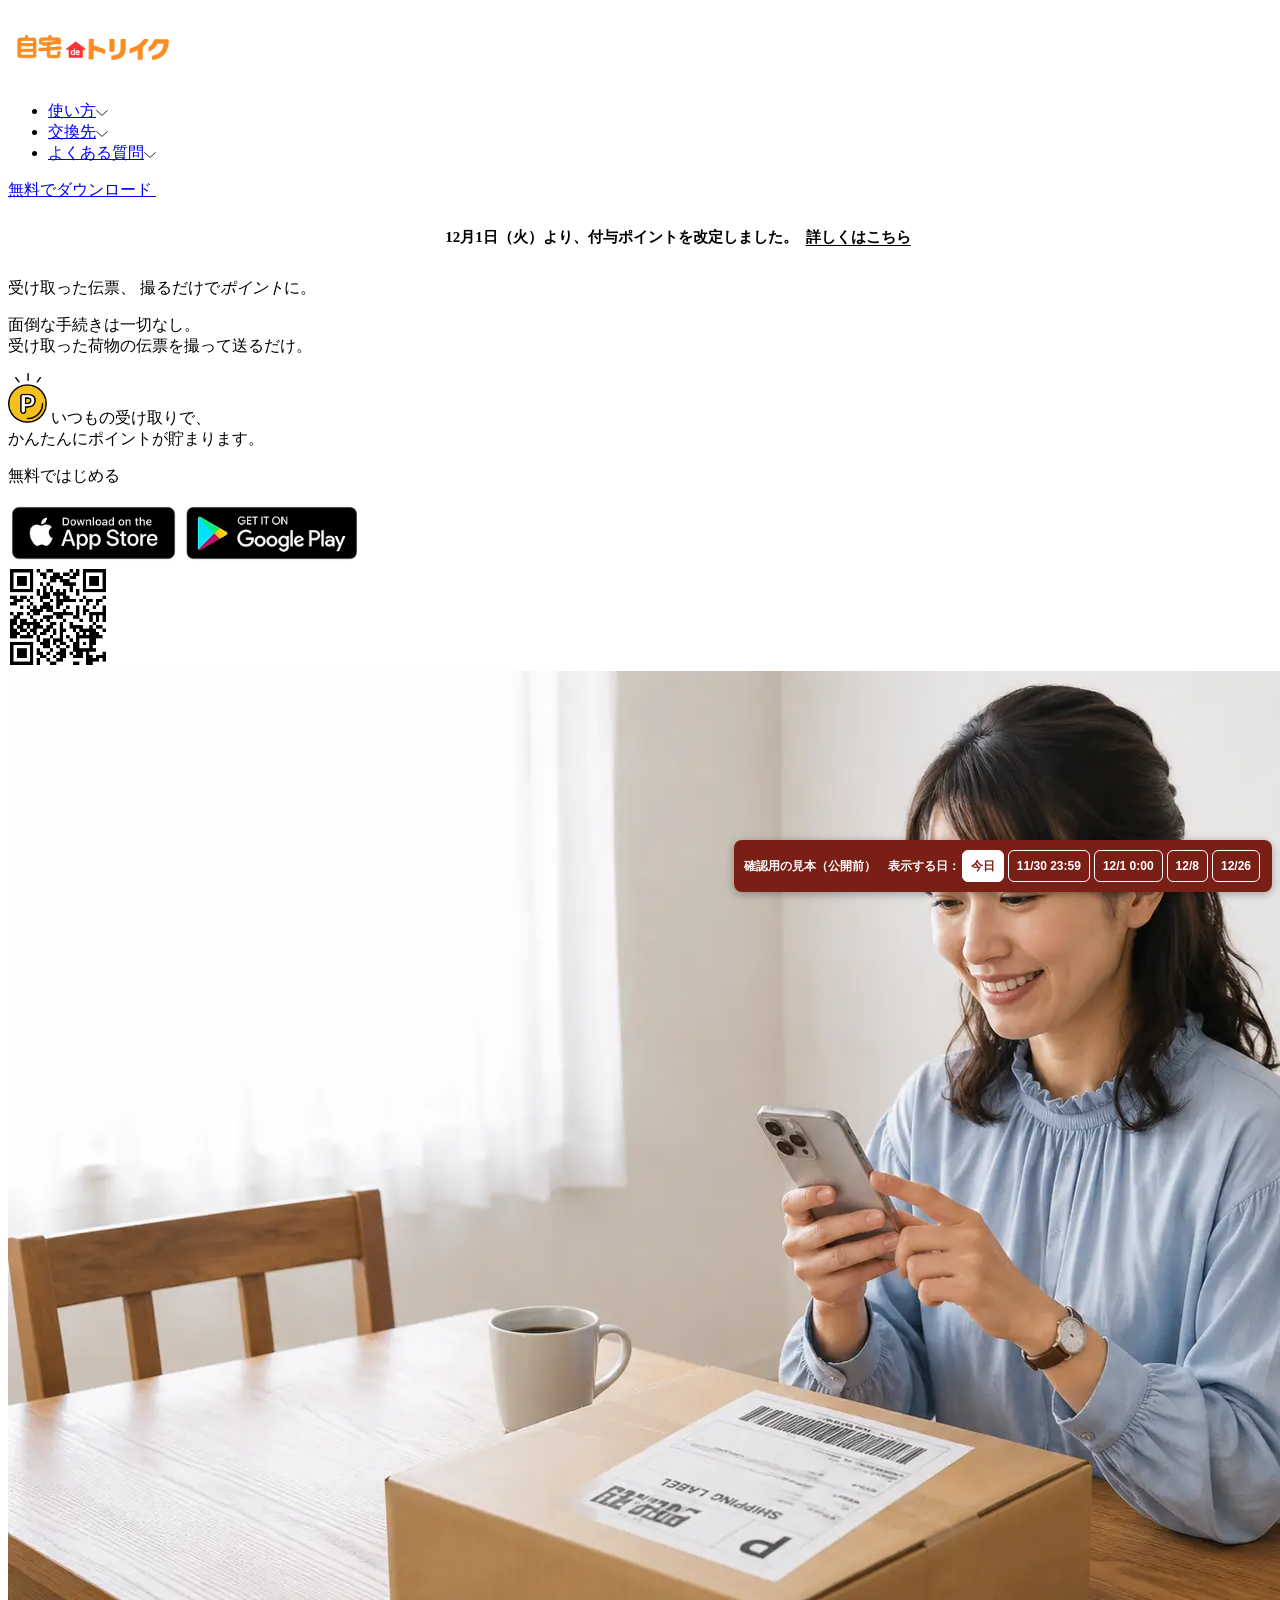
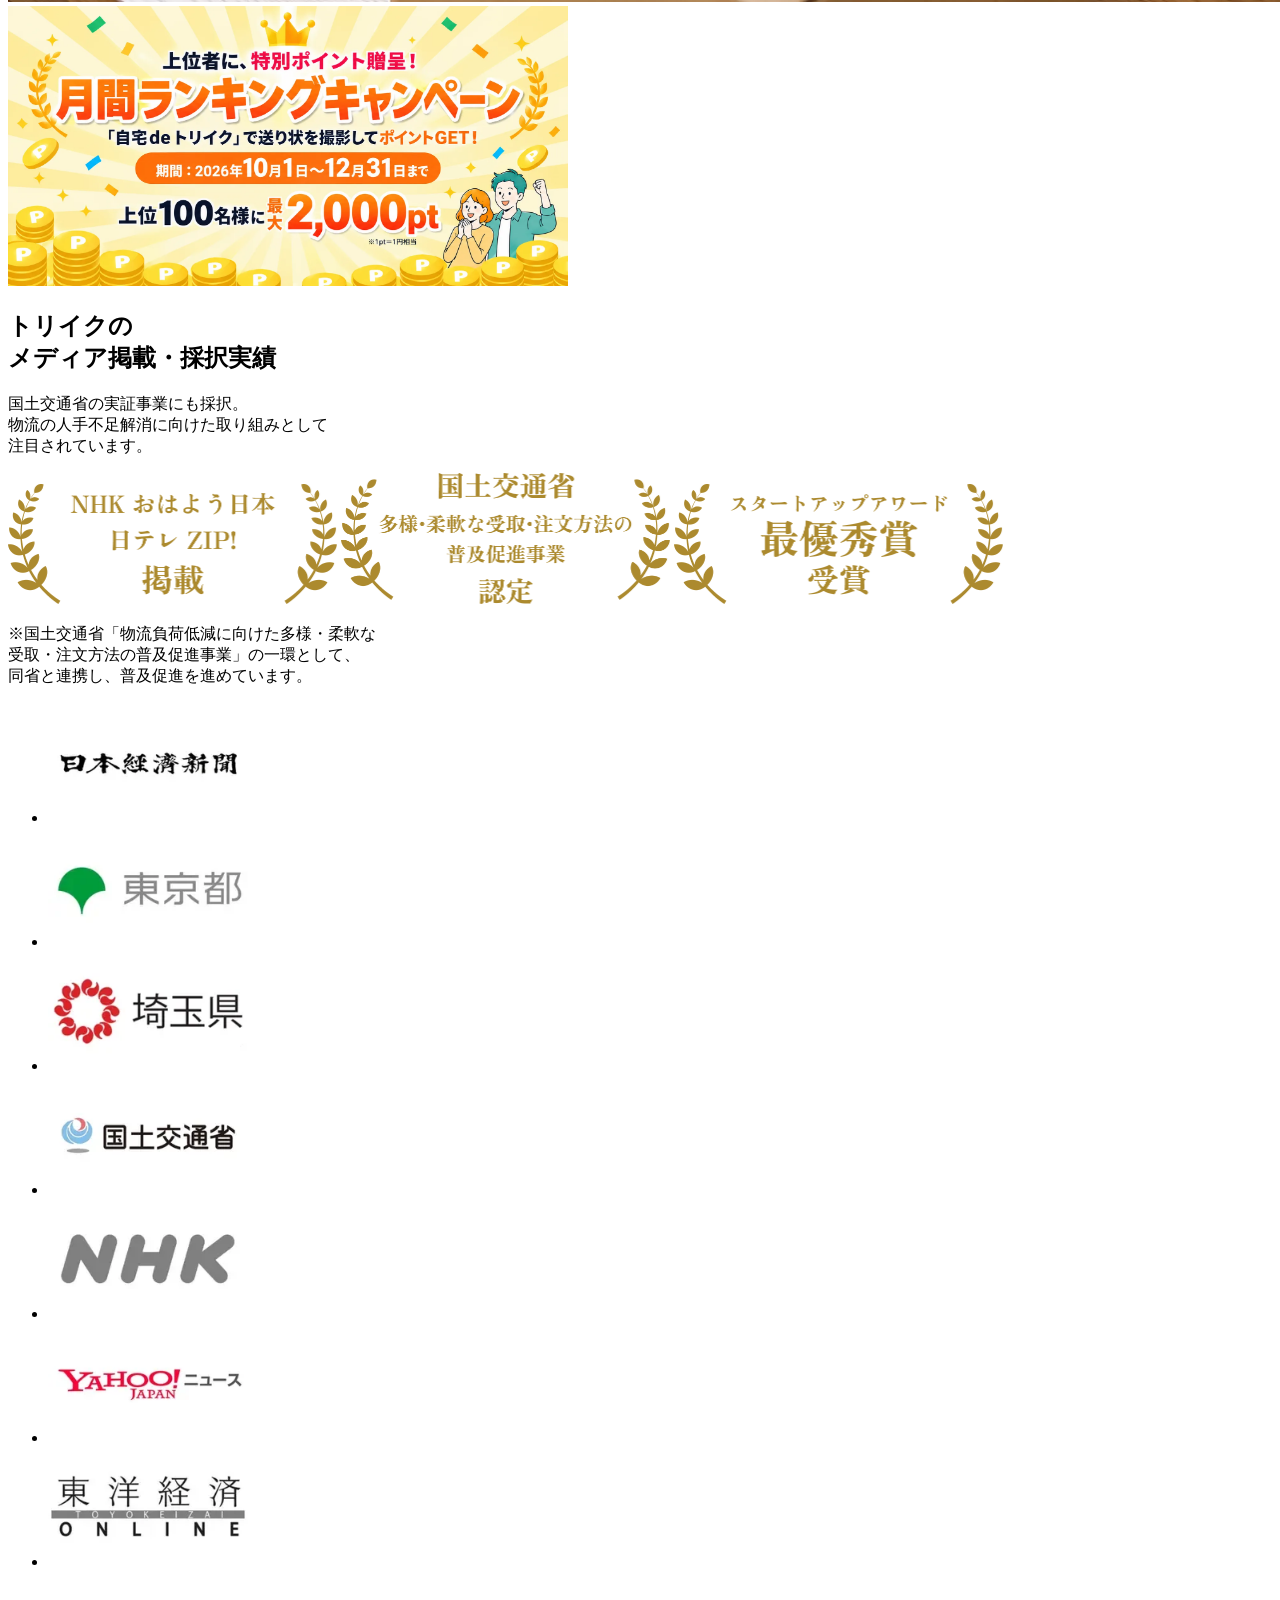
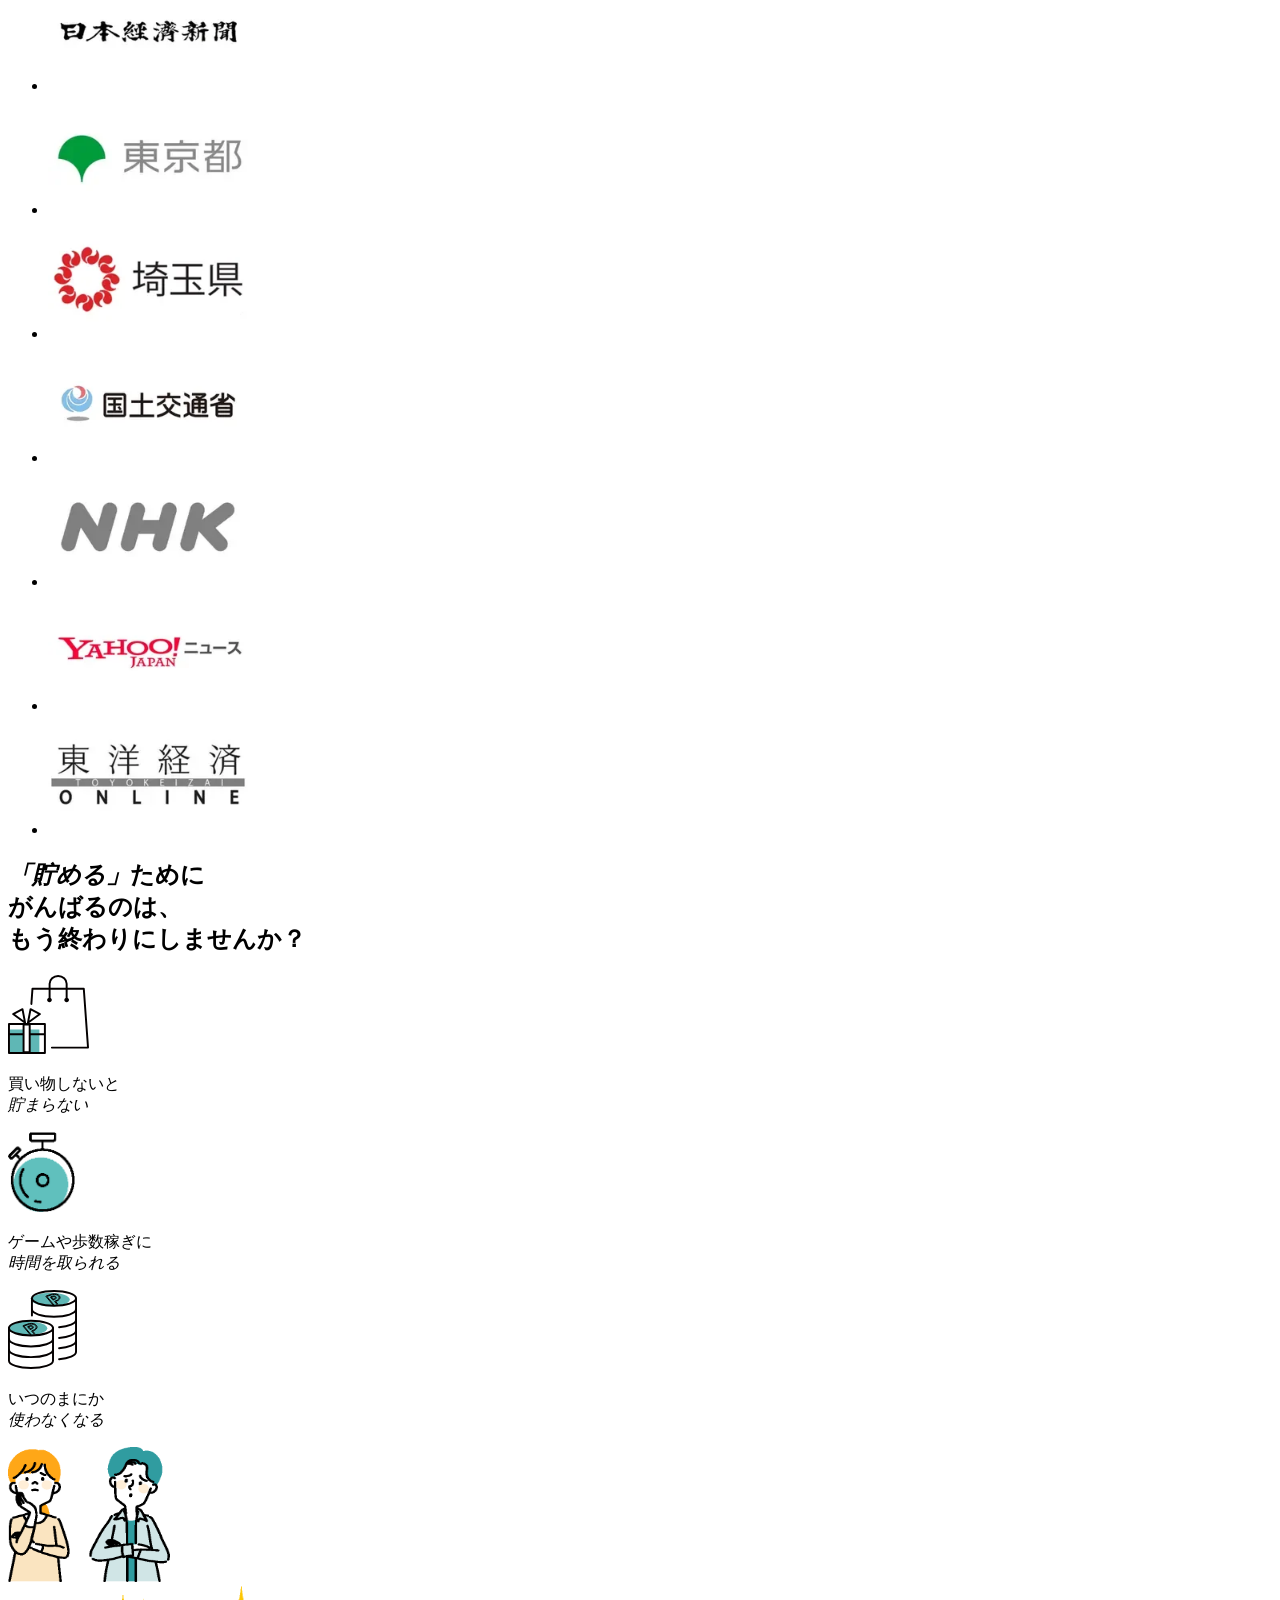
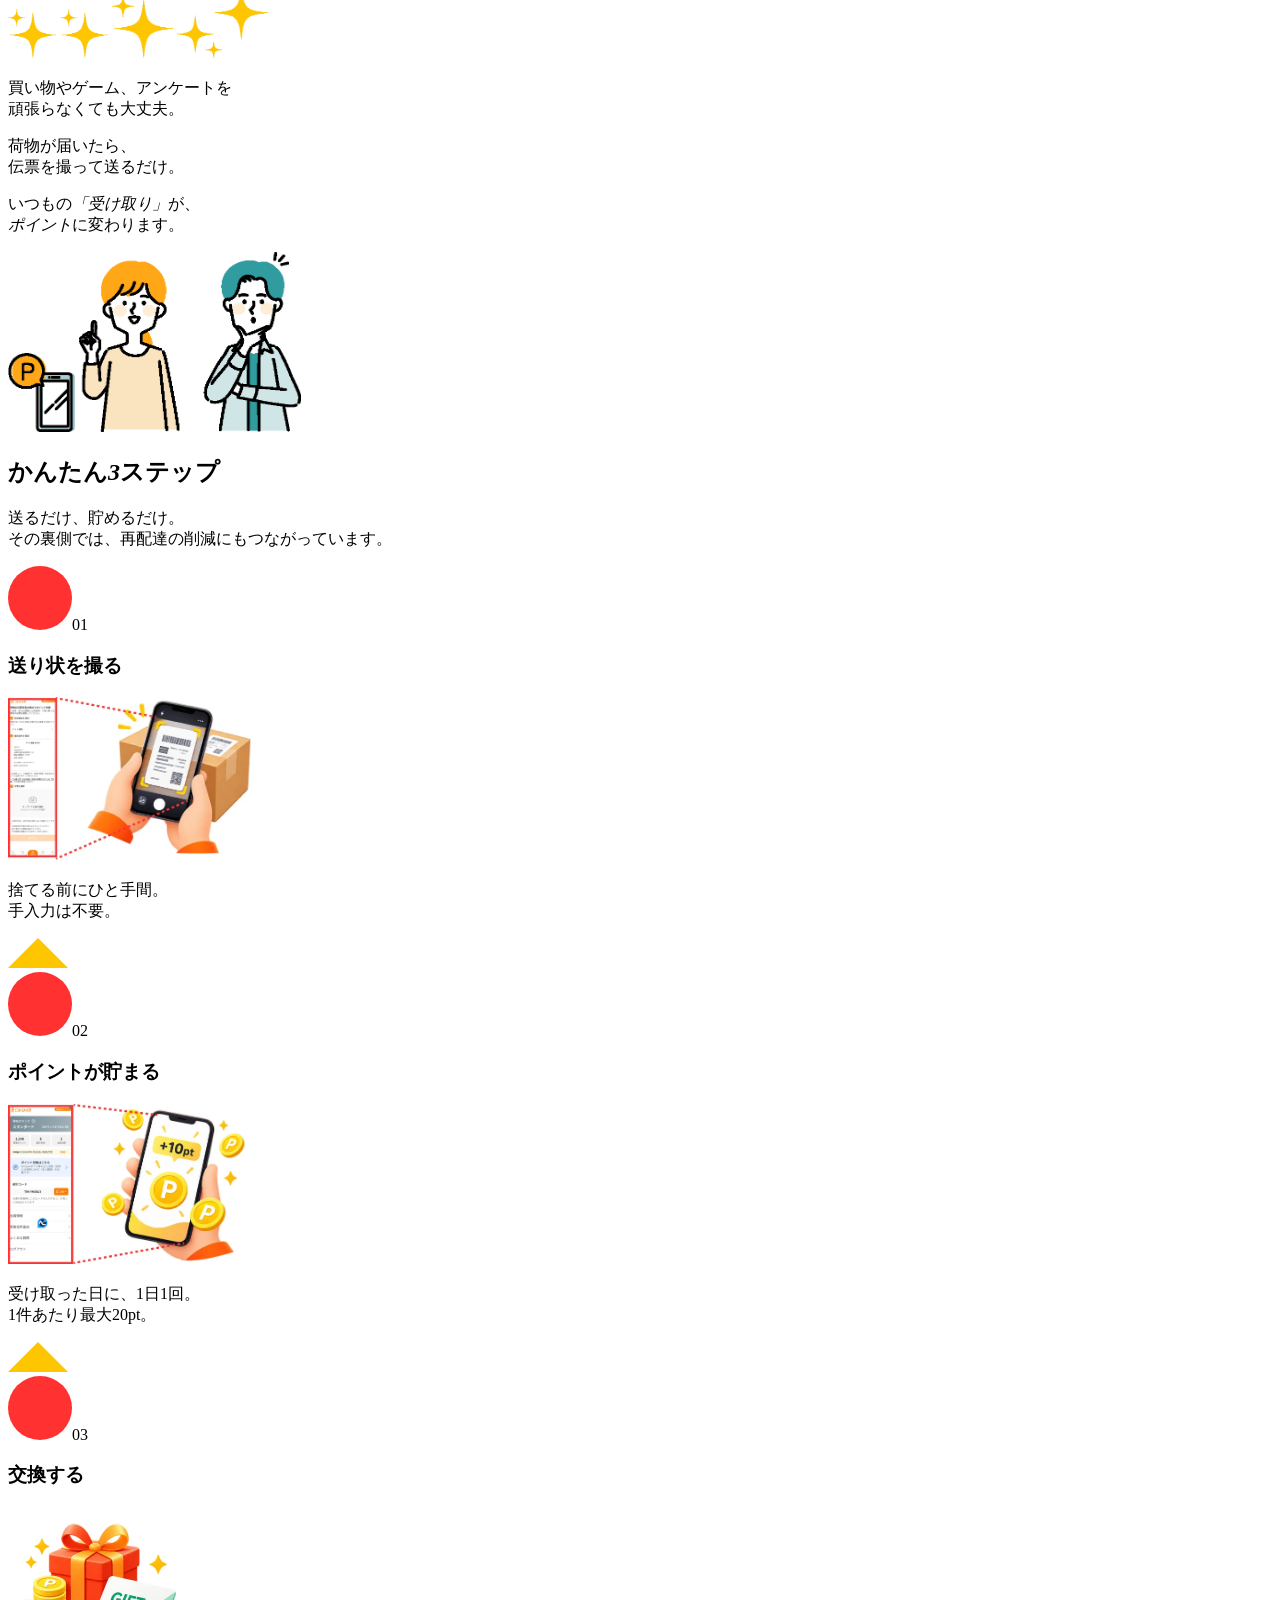
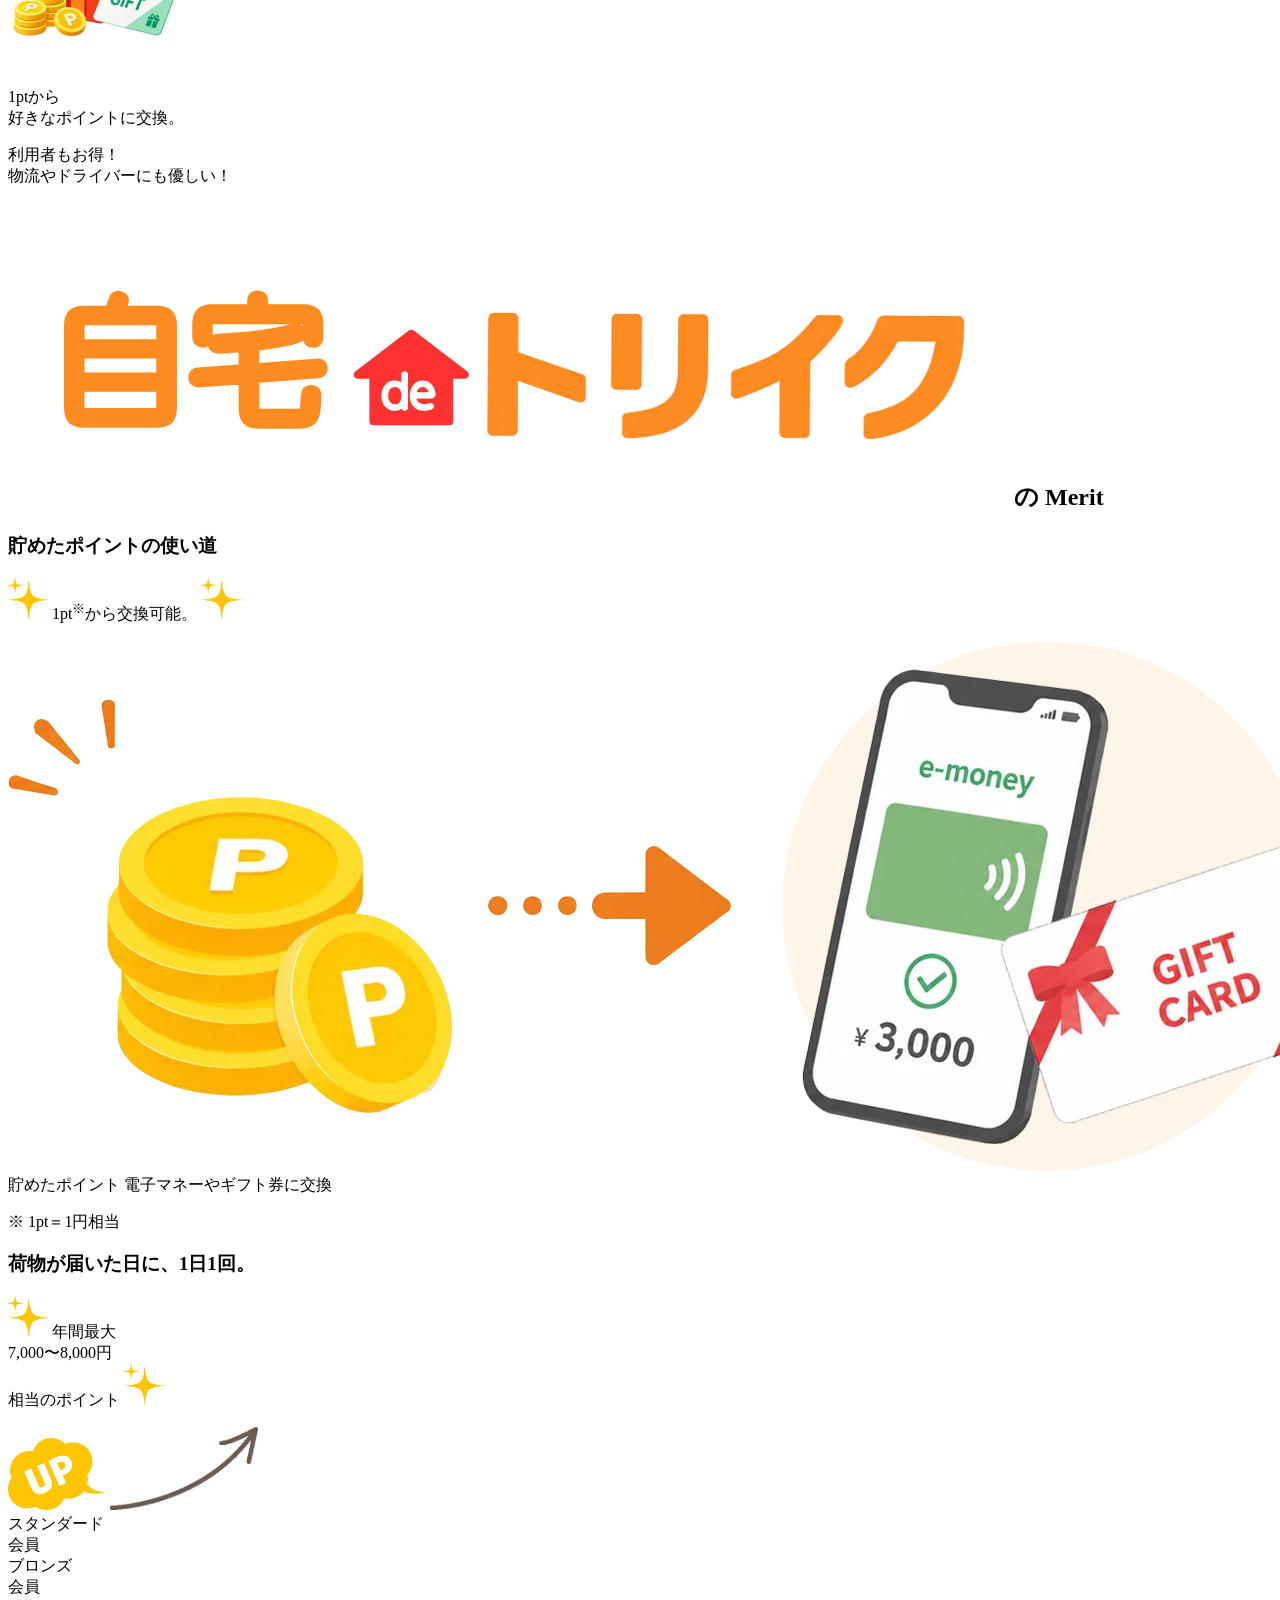
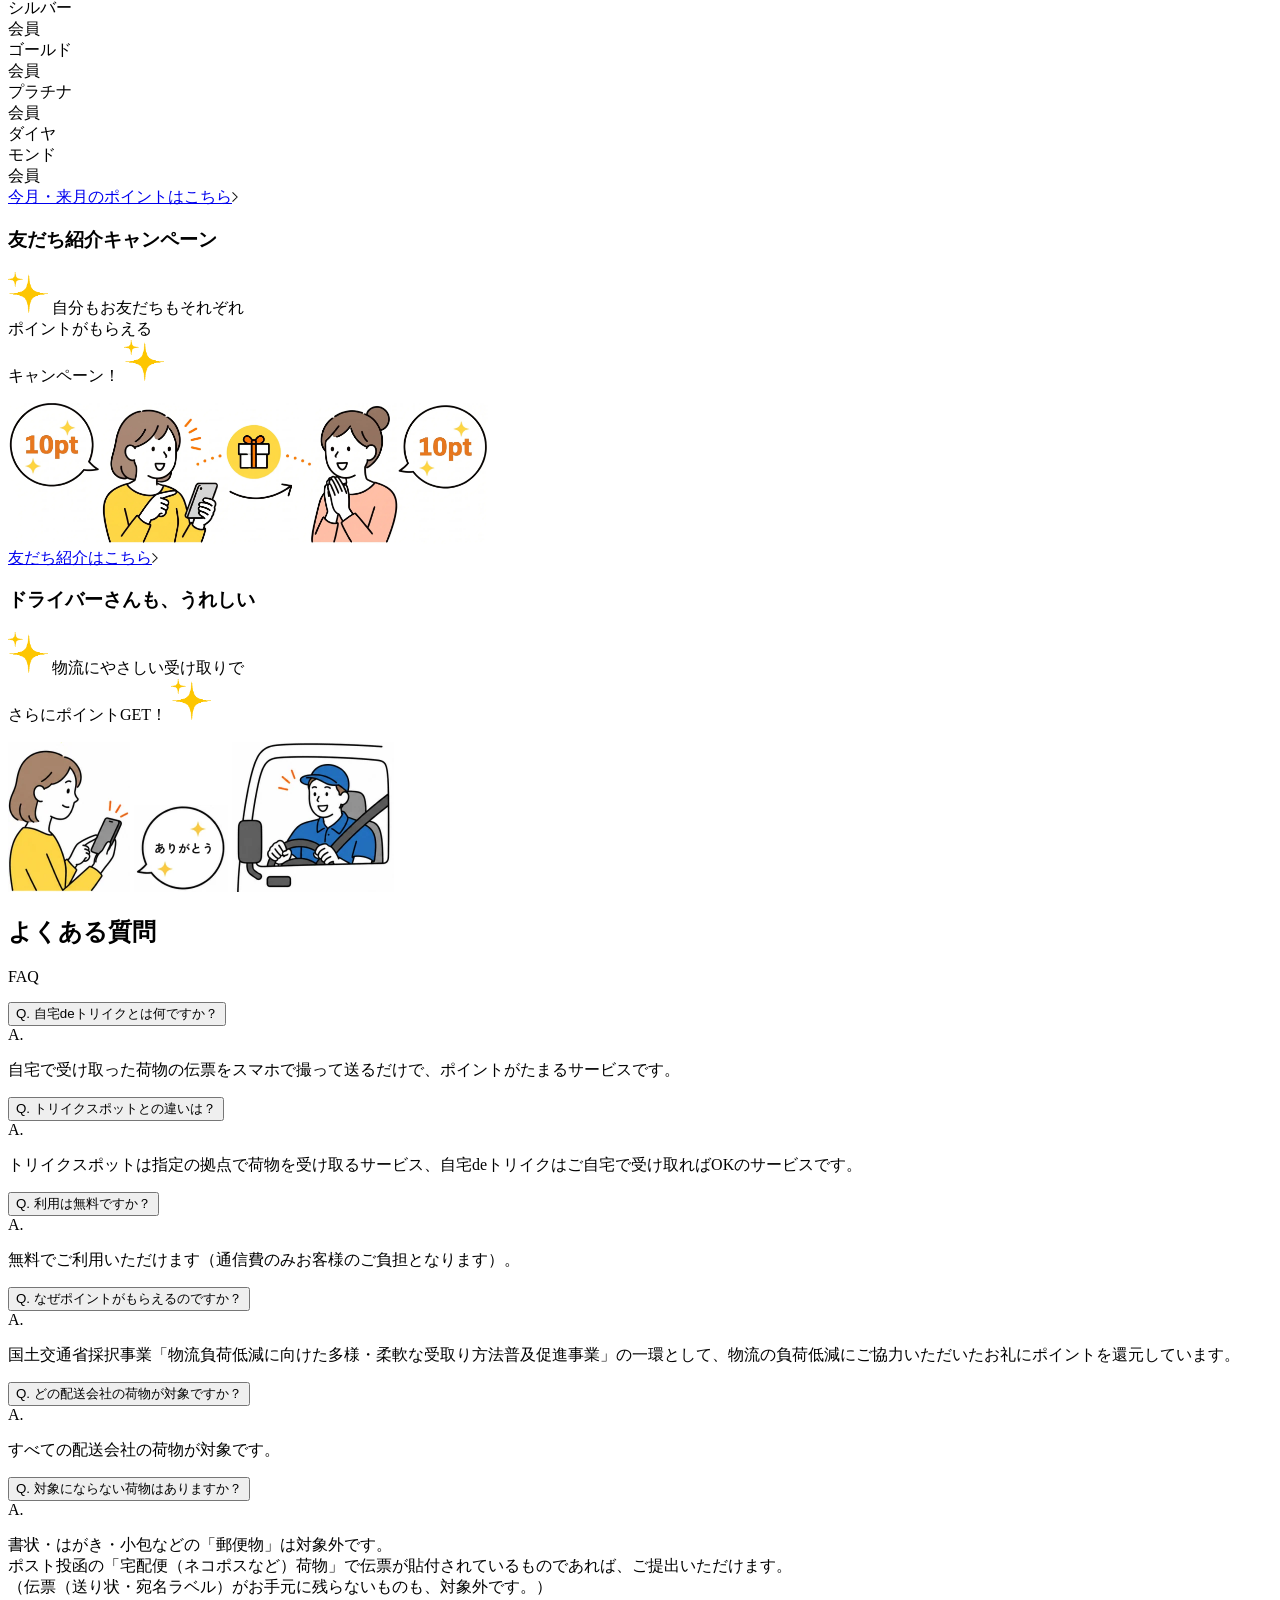
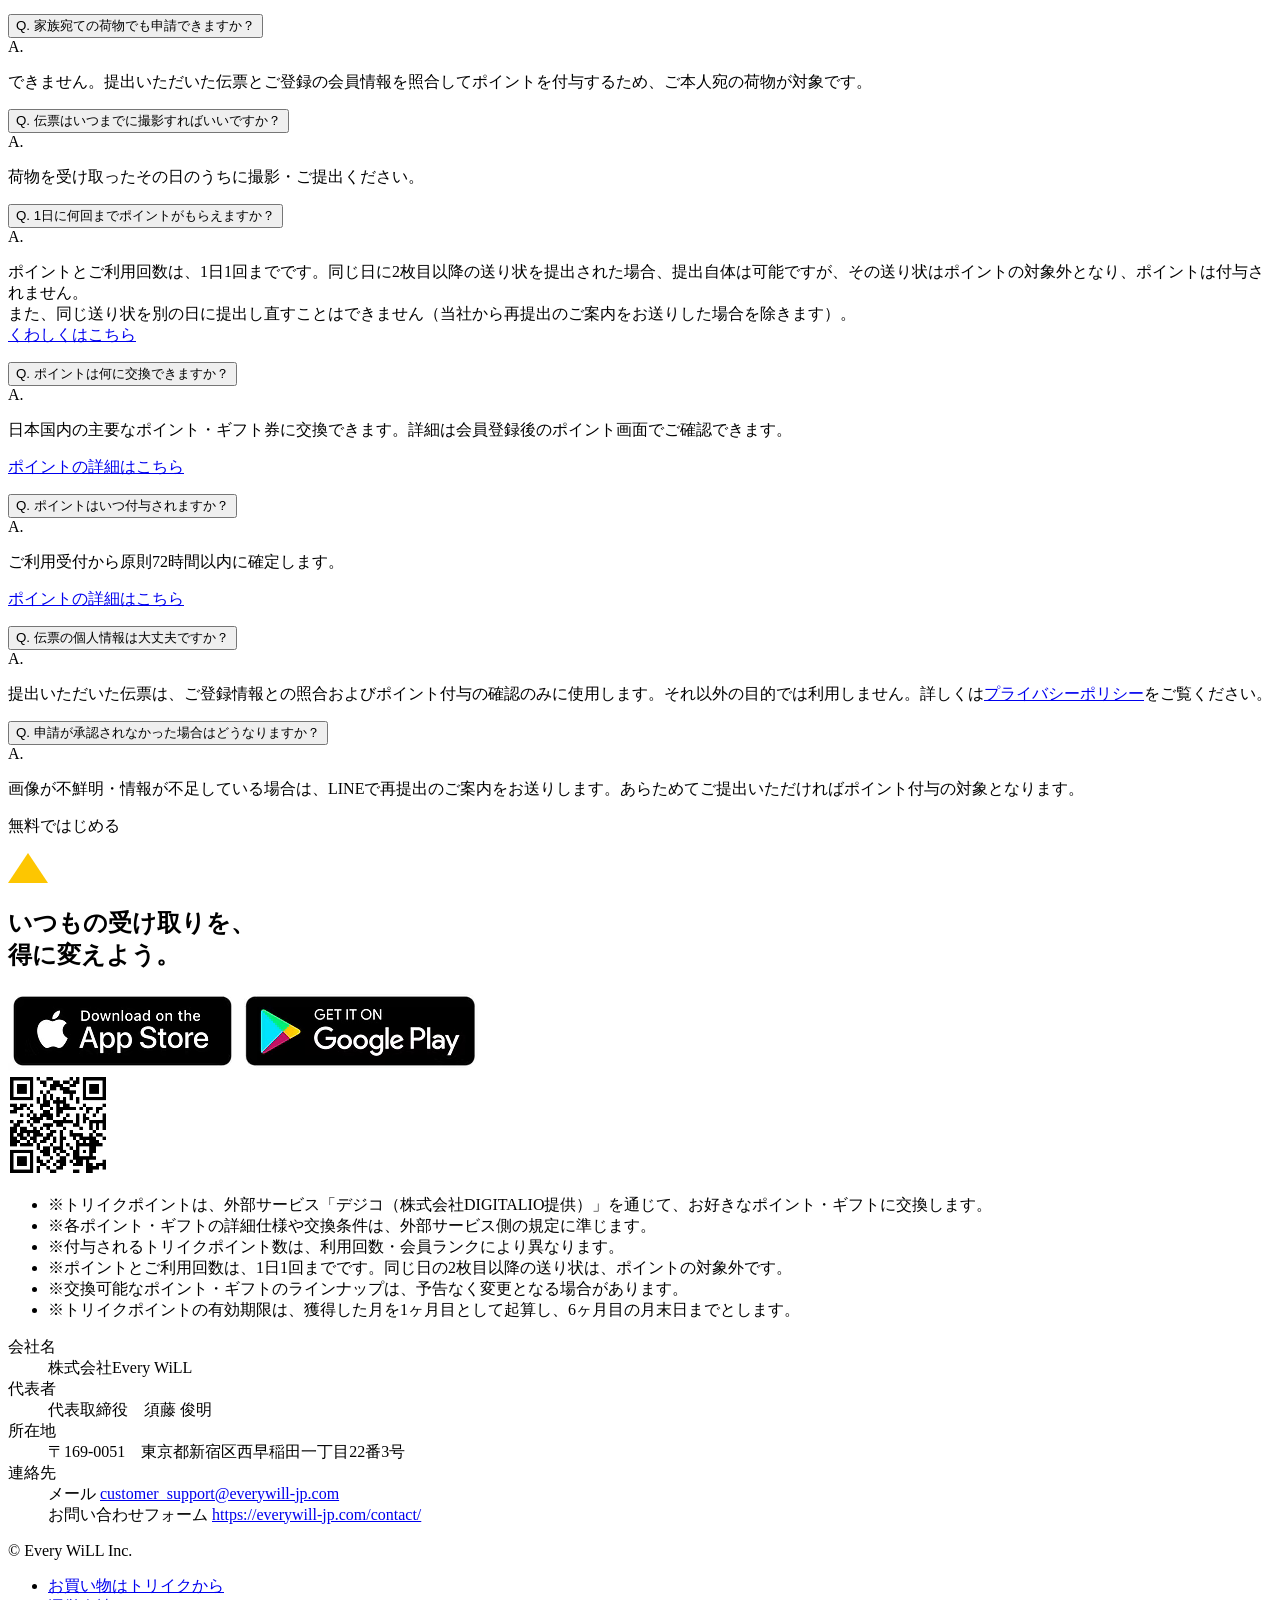
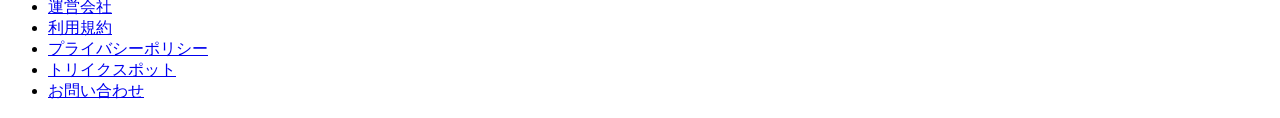
==== index.html @ c79e782b "確認用（公開しない）：htmlpreview でも本番と同じ順で CSS を読む" ====
<!DOCTYPE html>
<html lang="ja">
<head>
<meta name="robots" content="noindex,nofollow">
  <meta charset="UTF-8">
  <meta name="viewport" content="width=device-width, initial-scale=1.0">
  <title>トリイク｜受け取った伝票、撮るだけでポイントに。</title>
  <meta name="description" content="面倒な手続きは一切なし。受け取った荷物の伝票を撮って送るだけで、かんたんにポイントが貯まります。国土交通省の実証事業にも採択された、いつもの受け取りをポイントに変えるサービスです。">
  <link rel="canonical" href="index.html">
  <link rel="icon" type="image/webp" href="img/favicon.webp">
  <link rel="apple-touch-icon" href="img/favicon.webp">
  <meta name="theme-color" content="#ea761f">
  <meta property="og:type" content="website">
  <meta property="og:site_name" content="トリイク">
  <meta property="og:locale" content="ja_JP">
  <meta property="og:url" content="https://toriiku-jp.com/home/">
  <meta property="og:title" content="トリイク｜受け取った伝票、撮るだけでポイントに。">
  <meta property="og:description" content="面倒な手続きは一切なし。受け取った荷物の伝票を撮って送るだけで、かんたんにポイントが貯まります。">
  <meta property="og:image" content="https://toriiku-jp.com/home/img/favicon.webp">
  <meta property="og:image:alt" content="トリイク｜受け取った伝票、撮るだけでポイントに。">
  <meta name="twitter:card" content="summary_large_image">
  <meta name="twitter:title" content="トリイク｜受け取った伝票、撮るだけでポイントに。">
  <meta name="twitter:description" content="面倒な手続きは一切なし。受け取った荷物の伝票を撮って送るだけで、かんたんにポイントが貯まります。">
  <meta name="twitter:image" content="https://toriiku-jp.com/home/img/favicon.webp">
  <link rel="preconnect" href="https://fonts.googleapis.com">
  <link rel="preconnect" href="https://fonts.gstatic.com" crossorigin>
  <link href="https://fonts.googleapis.com/css2?family=Zen+Kaku+Gothic+New:wght@400;500;700;900&family=Zen+Antique&family=Roboto:wght@400;700;900&display=swap" rel="stylesheet">
  <!-- 確認用だけ：htmlpreview は link の CSS を後ろに回すので、本番の CSS を同じ順で読む（本番では元の link に戻す） -->
  <style>@import url("https://toriiku-jp.com/home/css/style.css?v=20261005");</style>

  <!-- Google tag (gtag.js) -->
  <script async src="https://www.googletagmanager.com/gtag/js?id=G-HXXWY95RTQ"></script>
  <script>
    window.dataLayer = window.dataLayer || [];
    function gtag(){dataLayer.push(arguments);}
    gtag('js', new Date());
    gtag('config', 'G-HXXWY95RTQ');
  </script>

  <!-- Microsoft Clarity -->
  <script type="text/javascript">
    (function(c,l,a,r,i,t,y){
        c[a]=c[a]||function(){(c[a].q=c[a].q||[]).push(arguments)};
        t=l.createElement(r);t.async=1;t.src="https://www.clarity.ms/tag/"+i;
        y=l.getElementsByTagName(r)[0];y.parentNode.insertBefore(t,y);
    })(window, document, "clarity", "script", "ylfbpdaoep");
</script>
</head>
<body>
<div class="device">

  <!-- ヘッダー -->
  <header class="header">
    <div class="header__inner">
      <h1 class="header__logo">
        <a href="#"><img src="img/logo.webp" alt="自宅deトリイク" width="168" height="50"></a>
      </h1>
      <nav class="header__nav">
        <ul class="header__menu">
          <li><a href="#steps">使い方<img src="img/chevron-down.svg" alt="" width="12" height="6"></a></li>
          <li><a href="#point">交換先<img src="img/chevron-down.svg" alt="" width="12" height="6"></a></li>
          <li><a href="#faq">よくある質問<img src="img/chevron-down.svg" alt="" width="12" height="6"></a></li>
        </ul>
      </nav>
      <a href="#cta" class="header__dl">
        <span>無料でダウンロード</span>
        <img src="img/arrow-down.svg" alt="" width="12" height="6">
      </a>
    </div>
  </header>

  <main>
    <div data-pt-banner="top"></div>
    <!-- メインビジュアル -->
    <section class="hero">
      <div class="hero__content">
        <p class="hero__title">
          <span class="hero__title-line">受け取った伝票、</span>
          <span class="hero__title-line">撮るだけで</span><span class="hero__title-line"><em>ポイント</em>に。</span>
        </p>
        <p class="hero__desc">面倒な手続きは一切なし。<br>受け取った荷物の伝票を撮って送るだけ。</p>
        <p class="hero__note">
          <img src="img/deco-denpyo.webp" alt="" class="hero__note-icon" width="39" height="50">
          いつもの受け取りで、<br class="sp-only">かんたんにポイントが貯まります。
        </p>
        <p class="hero__cta-sp">無料ではじめる</p>
        <div class="hero__badges">
          <a href="https://apps.apple.com/jp/app/apple-store/id6785268481?pt=129075299&amp;ct=202609_21&amp;mt=8" target="_blank" rel="noopener"><img src="img/badge-appstore.webp" alt="Download on the App Store" width="171" height="60"></a>
          <a href="https://play.google.com/store/apps/details?id=com.toriiku.app&amp;utm_source=ctd&amp;utm_medium=flyer&amp;utm_campaign=202609_21" target="_blank" rel="noopener"><img src="img/badge-googleplay.webp" alt="GET IT ON Google Play" width="177" height="60"></a>
          <div class="hero__qr">
            <img src="img/qr.webp" alt="アプリダウンロード用QRコード" width="100" height="100">
          </div>
        </div>
      </div>
      <div class="hero__image">
        <img src="img/hero.webp" alt="荷物を受け取りスマホで伝票を撮影する女性">
      </div>
    </section>

    <!-- メディア掲載・採択実績 -->
    <section class="media">
      <div class="media__banners">
        <a href="https://toriiku-cp.com/" target="_blank" rel="noopener" class="media__banner">
          <img src="img/banner-cp2.webp?v=20261002" alt="月間ランキングキャンペーン 「自宅deトリイク」で送り状を撮影してポイントGET！ 上位100名様に最大2,000pt 期間：2026年10月1日〜12月31日まで" width="560" height="280">
        </a>
      </div>

      <h2 class="media__title">トリイクの<br class="sp-only">メディア掲載・採択実績</h2>
      <p class="media__lead">国土交通省の実証事業にも採択。<br class="sp-only">物流の人手不足解消に向けた取り組みとして<br class="sp-only">注目されています。</p>
      <div class="media__awards">
        <picture class="award-img award-img--nhk">
          <source media="(max-width: 1099px)" srcset="img/award-sp-nhk.webp">
          <img loading="lazy" decoding="async" src="img/award-pc-nhk.webp" alt="NHK おはよう日本・日テレ ZIP! 掲載" width="329" height="120">
        </picture>
        <picture class="award-img award-img--mlit">
          <source media="(max-width: 1099px)" srcset="img/award-sp-mlit.webp">
          <img loading="lazy" decoding="async" src="img/award-pc-mlit.webp" alt="国土交通省 多様・柔軟な受取・注文方法の普及促進事業 認定" width="329" height="131">
        </picture>
        <picture class="award-img award-img--startup">
          <source media="(max-width: 1099px)" srcset="img/award-sp-startup.webp">
          <img loading="lazy" decoding="async" src="img/award-pc-startup.webp" alt="スタートアップアワード 最優秀賞 受賞" width="329" height="120">
        </picture>
      </div>
      <p class="media__caption">※国土交通省「物流負荷低減に向けた多様・柔軟な<br class="sp-only">受取・注文方法の普及促進事業」の一環として、<br class="sp-only">同省と連携し、普及促進を進めています。</p>
      <div class="media__marquee">
        <ul class="media__logos">
          <li><img loading="lazy" decoding="async" src="img/media-lp.webp" alt="メディアロゴ" width="200" height="120"></li>
          <li><img loading="lazy" decoding="async" src="img/media-1.webp" alt="メディアロゴ" width="200" height="120"></li>
          <li><img loading="lazy" decoding="async" src="img/media-2.webp" alt="メディアロゴ" width="200" height="120"></li>
          <li><img loading="lazy" decoding="async" src="img/media-4.webp" alt="メディアロゴ" width="200" height="120"></li>
          <li><img loading="lazy" decoding="async" src="img/media-8.webp" alt="メディアロゴ" width="200" height="120"></li>
          <li><img loading="lazy" decoding="async" src="img/media-9.webp" alt="メディアロゴ" width="200" height="120"></li>
          <li><img loading="lazy" decoding="async" src="img/media-10.webp" alt="メディアロゴ" width="200" height="120"></li>
          <li aria-hidden="true"><img loading="lazy" decoding="async" src="img/media-lp.webp" alt="" width="200" height="120"></li>
          <li aria-hidden="true"><img loading="lazy" decoding="async" src="img/media-1.webp" alt="" width="200" height="120"></li>
          <li aria-hidden="true"><img loading="lazy" decoding="async" src="img/media-2.webp" alt="" width="200" height="120"></li>
          <li aria-hidden="true"><img loading="lazy" decoding="async" src="img/media-4.webp" alt="" width="200" height="120"></li>
          <li aria-hidden="true"><img loading="lazy" decoding="async" src="img/media-8.webp" alt="" width="200" height="120"></li>
          <li aria-hidden="true"><img loading="lazy" decoding="async" src="img/media-9.webp" alt="" width="200" height="120"></li>
          <li aria-hidden="true"><img loading="lazy" decoding="async" src="img/media-10.webp" alt="" width="200" height="120"></li>
        </ul>
      </div>
    </section>

    <!-- 課題提起 -->
    <section class="problem">
      <h2 class="problem__title"><em>「貯める」</em>ために<br class="sp-only">がんばるのは、<br>もう終わりにしませんか？</h2>
      <div class="problem__cards">
        <div class="problem-card">
          <div class="problem-card__icon"><img loading="lazy" decoding="async" src="img/icon-shopping.svg" alt="" width="81" height="79"></div>
          <p class="problem-card__text">買い物しないと<br><em>貯まらない</em></p>
        </div>
        <div class="problem-card">
          <div class="problem-card__icon"><img loading="lazy" decoding="async" src="img/icon-timer.webp" alt="" width="67" height="80"></div>
          <p class="problem-card__text">ゲームや歩数稼ぎに<br><em>時間を取られる</em></p>
        </div>
        <div class="problem-card">
          <div class="problem-card__icon"><img loading="lazy" decoding="async" src="img/icon-coins.svg" alt="" width="69" height="79"></div>
          <p class="problem-card__text">いつのまにか<br class="pc-only"><em>使わなくなる</em></p>
        </div>
      </div>
      <div class="problem__deco"><img loading="lazy" decoding="async" src="img/deco-phone.webp" alt="" width="162" height="135"></div>
      <div class="problem__answer">
        <img loading="lazy" decoding="async" src="img/sparkle-1.webp" alt="" class="problem__sparkle problem__sparkle--tl" width="48" height="49">
        <img loading="lazy" decoding="async" src="img/sparkle-1.webp" alt="" class="problem__sparkle problem__sparkle--tr" width="48" height="49">
        <img loading="lazy" decoding="async" src="img/sparkle-1.webp" alt="" class="problem__sparkle problem__sparkle--bl" width="61" height="63">
        <img loading="lazy" decoding="async" src="img/sparkle-2.webp" alt="" class="problem__sparkle problem__sparkle--br" width="91" height="72">
        <p class="problem__answer-lead">買い物やゲーム、アンケートを<br class="sp-only">頑張らなくても大丈夫。</p>
        <p class="problem__answer-sub">荷物が届いたら、<br class="sp-only">伝票を撮って送るだけ。</p>
        <p class="problem__answer-main">いつも<span class="tight">の</span><em>「受け取り<span class="tight">」</span></em>が<span class="tight">、</span><br class="sp-only"><em>ポイント</em>に変わります。</p>
        <div class="problem__answer-chars">
          <img loading="lazy" decoding="async" src="img/char-small.webp" alt="" width="67" height="79">
          <img loading="lazy" decoding="async" src="img/char-couple.webp" alt="スマホでポイントを確認する二人" width="222" height="180">
        </div>
      </div>
    </section>

    <!-- かんたん3ステップ -->
    <section class="steps" id="steps">
      <h2 class="steps__title">かんたん<em>3</em>ステップ</h2>
      <p class="steps__lead">送るだけ、貯めるだけ。<br class="sp-only">その裏側では、再配達の削減にもつながっています。</p>
      <div class="steps__list">
        <div class="step">
          <div class="step__num"><img loading="lazy" decoding="async" src="img/step-circle.svg" alt="" width="64" height="64"><span>01</span></div>
          <h3 class="step__title">送り状を撮る</h3>
          <div class="step__visual">
            <img loading="lazy" decoding="async" src="img/step-visual-1.webp" alt="送り状をスマホで撮影し、伝票提出画面へ送信" width="245" height="163">
          </div>
          <p class="step__caption">捨てる前にひと手間。<br class="pc-only">手入力は不要。</p>
        </div>
        <div class="steps__arrow"><img loading="lazy" decoding="async" src="img/arrow-tri-1.svg" alt="" width="60" height="30"></div>
        <div class="step">
          <div class="step__num"><img loading="lazy" decoding="async" src="img/step-circle.svg" alt="" width="64" height="64"><span>02</span></div>
          <h3 class="step__title">ポイントが貯まる</h3>
          <div class="step__visual">
            <img loading="lazy" decoding="async" src="img/step-visual-2.webp" alt="マイページでポイントが貯まるアプリ画面" width="245" height="160">
          </div>
          <p class="step__caption">受け取った日に、1日1回。<br class="pc-only">1件あたり最大<span data-pt="maxPerSlip">22</span>pt。</p>
        </div>
        <div class="steps__arrow"><img loading="lazy" decoding="async" src="img/arrow-tri-2.svg" alt="" width="60" height="30"></div>
        <div class="step">
          <div class="step__num"><img loading="lazy" decoding="async" src="img/step-circle.svg" alt="" width="64" height="64"><span>03</span></div>
          <h3 class="step__title">交換する</h3>
          <div class="step__visual">
            <img loading="lazy" decoding="async" src="img/step-visual-3.webp" alt="ギフトやポイントに交換" width="169" height="160">
          </div>
          <p class="step__caption">1ptから<br class="pc-only">好きなポイントに交換。</p>
        </div>
      </div>
      <p class="steps__message"><span class="marker">利用者もお得！<br class="sp-only">物流やドライバーにも優しい！</span></p>
    </section>

    <!-- Merit -->
    <section class="merit" id="point">
      <h2 class="merit__title">
        <img loading="lazy" decoding="async" src="img/logo.webp" alt="自宅deトリイク" class="merit__logo">
        <span class="merit__no">の</span>
        <span class="merit__en">Merit</span>
      </h2>
      <div class="merit__cards">
        <div class="merit-card merit-card--use">
          <h3 class="merit-card__title"><span class="merit-card__em">貯めたポイント</span>の使い道</h3>
          <p class="merit-card__sub">
            <img loading="lazy" decoding="async" src="img/sparkle-1.webp" alt="" class="merit-card__sparkle" width="40" height="41">
            <span class="merit-card__sub-text"><span class="merit-card__key"><span class="num">1</span>pt</span><sup>※</sup>から交換可能。</span>
            <img loading="lazy" decoding="async" src="img/sparkle-1.webp" alt="" class="merit-card__sparkle merit-card__sparkle--flip" width="40" height="41">
          </p>
          <div class="merit-card__exchange"><img loading="lazy" decoding="async" src="img/point-exchange.webp" alt="貯めたポイントを各種ポイント・ギフトに交換"></div>
          <div class="merit-card__flow-wrap">
            <div class="merit-card__flow">
              <span class="merit-card__pill">貯めたポイント</span>
              <span class="merit-card__tri" aria-hidden="true"></span>
              <span class="merit-card__pill">電子マネーやギフト券に交換</span>
            </div>
            <p class="merit-card__note">※ 1pt＝1円相当</p>
          </div>
        </div>
        <div class="merit-card merit-card--rank">
          <h3 class="merit-card__title"><span class="merit-card__em">荷物が届いた日に、</span>1日1回。</h3>
          <p class="merit-card__sub">
            <img loading="lazy" decoding="async" src="img/sparkle-1.webp" alt="" class="merit-card__sparkle" width="40" height="41">
            <span class="merit-card__sub-text">年間<span class="merit-card__max">最大</span><br class="sp-only"><span class="merit-card__key"><span class="num" data-pt="yearMax">7,000〜8,000</span>円</span><br>相当のポイント</span>
            <img loading="lazy" decoding="async" src="img/sparkle-1.webp" alt="" class="merit-card__sparkle merit-card__sparkle--flip" width="40" height="41">
          </p>
          <div class="merit-card__chart">
            <img loading="lazy" decoding="async" src="img/merit-up.webp" alt="ポイントアップ" class="merit-card__up" width="98" height="72">
            <img loading="lazy" decoding="async" src="img/merit-arrow.webp" alt="" class="merit-card__uparrow" width="148" height="83">
            <div class="chart">
              <div class="chart__col">
                <span class="chart__label chart__label--out">スタンダード<br>会員</span>
                <div class="chart__bar" style="--h:1.875rem; --c:#858074;"></div>
              </div>
              <div class="chart__col">
                <div class="chart__bar" style="--h:3rem; --c:#9f6b3a;"><span class="chart__label">ブロンズ<br>会員</span></div>
              </div>
              <div class="chart__col">
                <div class="chart__bar" style="--h:6.125rem; --c:#959595;"><span class="chart__label">シルバー<br>会員</span></div>
              </div>
              <div class="chart__col">
                <div class="chart__bar" style="--h:9.25rem; --c:#ac8a2e;"><span class="chart__label">ゴールド<br>会員</span></div>
              </div>
              <div class="chart__col">
                <div class="chart__bar" style="--h:12.375rem; --c:#6d7c8a;"><span class="chart__label">プラチナ<br>会員</span></div>
              </div>
              <div class="chart__col">
                <div class="chart__bar" style="--h:15.5rem; --c:#6693c8;"><span class="chart__label">ダイヤ<br class="sp-only">モンド<br>会員</span></div>
              </div>
            </div>
          </div>
          <a href="home_point.html" class="merit-card__link">今月・来月のポイントはこちら<img src="img/chevron-right.svg" alt="" class="merit-card__link-icon" width="6" height="10"></a>
        </div>
        <div class="merit-card merit-card--friend" id="friend">
          <h3 class="merit-card__title"><span class="merit-card__em">友だち紹介</span>キャンペーン</h3>
          <p class="merit-card__sub merit-card__sub--lines">
            <img loading="lazy" decoding="async" src="img/sparkle-1.webp" alt="" class="merit-card__sparkle" width="40" height="41">
            <span class="merit-card__sub-text">自分もお友だちもそれぞれ<br><span class="merit-card__key num">ポイント</span>がもらえる<br class="sp-only">キャンペーン！</span>
            <img loading="lazy" decoding="async" src="img/sparkle-1.webp" alt="" class="merit-card__sparkle merit-card__sparkle--flip" width="40" height="41">
          </p>
          <div class="merit-card__visual merit-card__visual--friend">
            <img loading="lazy" decoding="async" src="img/merit-friend-1.webp" alt="紹介した人も紹介された友だちも、それぞれポイントがもらえる" width="480" height="141">
          </div>
          <a href="friend.html" class="merit-card__link" target="_blank" rel="noopener">友だち紹介はこちら<img src="img/chevron-right.svg" alt="" class="merit-card__link-icon" width="6" height="10"></a>
        </div>
        <div class="merit-card merit-card--driver">
          <h3 class="merit-card__title"><span class="merit-card__em">ドライバーさん</span>も<span class="merit-card__tight">、</span>うれしい</h3>
          <p class="merit-card__sub merit-card__sub--lines">
            <img loading="lazy" decoding="async" src="img/sparkle-1.webp" alt="" class="merit-card__sparkle" width="40" height="41">
            <span class="merit-card__sub-text">物流にやさしい受け取りで<br>さらに<span class="merit-card__strong">ポイントGET！</span></span>
            <img loading="lazy" decoding="async" src="img/sparkle-1.webp" alt="" class="merit-card__sparkle merit-card__sparkle--flip" width="40" height="41">
          </p>
          <div class="merit-card__visual merit-card__visual--driver">
            <img loading="lazy" decoding="async" src="img/merit-driver-user.webp" alt="スマホで受け取り方法を選ぶ利用者" class="merit-card__driver-user" width="122" height="150">
            <img loading="lazy" decoding="async" src="img/merit-driver-thanks.webp" alt="ありがとう" class="merit-card__driver-thanks" width="94" height="87">
            <img loading="lazy" decoding="async" src="img/merit-driver.webp" alt="トラックを運転する笑顔のドライバー" class="merit-card__driver-truck" width="162" height="150">
          </div>
        </div>
      </div>
    </section>

    <!-- よくある質問 -->
    <section class="faq" id="faq">
      <div class="faq__inner">
        <div class="faq__heading">
          <h2 class="faq__title">よくある質問</h2>
          <p class="faq__en">FAQ</p>
        </div>
        <div class="faq__list">
          <div class="faq-item is-open">
            <button type="button" class="faq-item__q" aria-expanded="true">
              <span class="faq-item__mark">Q.</span>
              <span class="faq-item__text">自宅deトリイクとは何ですか？</span>
              <span class="faq-item__toggle" aria-hidden="true"></span>
            </button>
            <div class="faq-item__a">
              <div class="faq-item__a-inner">
                <span class="faq-item__mark faq-item__mark--a">A.</span>
                <p>自宅で受け取った荷物の伝票をスマホで撮って送るだけで、ポイントがたまるサービスです。</p>
              </div>
            </div>
          </div>
          <div class="faq-item">
            <button type="button" class="faq-item__q" aria-expanded="false">
              <span class="faq-item__mark">Q.</span>
              <span class="faq-item__text">トリイクスポットとの違いは？</span>
              <span class="faq-item__toggle" aria-hidden="true"></span>
            </button>
            <div class="faq-item__a">
              <div class="faq-item__a-inner">
                <span class="faq-item__mark faq-item__mark--a">A.</span>
                <p>トリイクスポットは指定の拠点で荷物を受け取るサービス、自宅deトリイクはご自宅で受け取ればOKのサービスです。</p>
              </div>
            </div>
          </div>
          <div class="faq-item">
            <button type="button" class="faq-item__q" aria-expanded="false">
              <span class="faq-item__mark">Q.</span>
              <span class="faq-item__text">利用は無料ですか？</span>
              <span class="faq-item__toggle" aria-hidden="true"></span>
            </button>
            <div class="faq-item__a">
              <div class="faq-item__a-inner">
                <span class="faq-item__mark faq-item__mark--a">A.</span>
                <p>無料でご利用いただけます（通信費のみお客様のご負担となります）。</p>
              </div>
            </div>
          </div>
          <div class="faq-item">
            <button type="button" class="faq-item__q" aria-expanded="false">
              <span class="faq-item__mark">Q.</span>
              <span class="faq-item__text">なぜポイントがもらえるのですか？</span>
              <span class="faq-item__toggle" aria-hidden="true"></span>
            </button>
            <div class="faq-item__a">
              <div class="faq-item__a-inner">
                <span class="faq-item__mark faq-item__mark--a">A.</span>
                <p>国土交通省採択事業「物流負荷低減に向けた多様・柔軟な受取り方法普及促進事業」の一環として、物流の負荷低減にご協力いただいたお礼にポイントを還元しています。</p>
              </div>
            </div>
          </div>
          <div class="faq-item">
            <button type="button" class="faq-item__q" aria-expanded="false">
              <span class="faq-item__mark">Q.</span>
              <span class="faq-item__text">どの配送会社の荷物が対象ですか？</span>
              <span class="faq-item__toggle" aria-hidden="true"></span>
            </button>
            <div class="faq-item__a">
              <div class="faq-item__a-inner">
                <span class="faq-item__mark faq-item__mark--a">A.</span>
                <p>すべての配送会社の荷物が対象です。</p>
              </div>
            </div>
          </div>
          <div class="faq-item">
            <button type="button" class="faq-item__q" aria-expanded="false">
              <span class="faq-item__mark">Q.</span>
              <span class="faq-item__text">対象にならない荷物はありますか？</span>
              <span class="faq-item__toggle" aria-hidden="true"></span>
            </button>
            <div class="faq-item__a">
              <div class="faq-item__a-inner">
                <span class="faq-item__mark faq-item__mark--a">A.</span>
                <p>書状・はがき・小包などの「郵便物」は対象外です。<br>ポスト投函の「宅配便（ネコポスなど）荷物」で伝票が貼付されているものであれば、ご提出いただけます。<br>（伝票（送り状・宛名ラベル）がお手元に残らないものも、対象外です。）</p>
              </div>
            </div>
          </div>
          <div class="faq-item">
            <button type="button" class="faq-item__q" aria-expanded="false">
              <span class="faq-item__mark">Q.</span>
              <span class="faq-item__text">家族宛ての荷物でも申請できますか？</span>
              <span class="faq-item__toggle" aria-hidden="true"></span>
            </button>
            <div class="faq-item__a">
              <div class="faq-item__a-inner">
                <span class="faq-item__mark faq-item__mark--a">A.</span>
                <p>できません。提出いただいた伝票とご登録の会員情報を照合してポイントを付与するため、ご本人宛の荷物が対象です。</p>
              </div>
            </div>
          </div>
          <div class="faq-item">
            <button type="button" class="faq-item__q" aria-expanded="false">
              <span class="faq-item__mark">Q.</span>
              <span class="faq-item__text">伝票はいつまでに撮影すればいいですか？</span>
              <span class="faq-item__toggle" aria-hidden="true"></span>
            </button>
            <div class="faq-item__a">
              <div class="faq-item__a-inner">
                <span class="faq-item__mark faq-item__mark--a">A.</span>
                <p>荷物を受け取ったその日のうちに撮影・ご提出ください。</p>
              </div>
            </div>
          </div>
          <div class="faq-item">
            <button type="button" class="faq-item__q" aria-expanded="false">
              <span class="faq-item__mark">Q.</span>
              <span class="faq-item__text">1日に何回までポイントがもらえますか？</span>
              <span class="faq-item__toggle" aria-hidden="true"></span>
            </button>
            <div class="faq-item__a">
              <div class="faq-item__a-inner">
                <span class="faq-item__mark faq-item__mark--a">A.</span>
                <p>ポイントとご利用回数は、1日1回までです。同じ日に2枚目以降の送り状を提出された場合、提出自体は可能ですが、その送り状はポイントの対象外となり、ポイントは付与されません。<br>また、同じ送り状を別の日に提出し直すことはできません（当社から再提出のご案内をお送りした場合を除きます）。<br><a href="home_point.html#once-a-day">くわしくはこちら</a></p>
              </div>
            </div>
          </div>
          <div class="faq-item">
            <button type="button" class="faq-item__q" aria-expanded="false">
              <span class="faq-item__mark">Q.</span>
              <span class="faq-item__text">ポイントは何に交換できますか？</span>
              <span class="faq-item__toggle" aria-hidden="true"></span>
            </button>
            <div class="faq-item__a">
              <div class="faq-item__a-inner">
                <span class="faq-item__mark faq-item__mark--a">A.</span>
                <p>日本国内の主要なポイント・ギフト券に交換できます。詳細は会員登録後のポイント画面でご確認できます。</p>
                <p class="faq-item__link"><a href="home_point.html">ポイントの詳細はこちら</a></p>
              </div>
            </div>
          </div>
          <div class="faq-item">
            <button type="button" class="faq-item__q" aria-expanded="false">
              <span class="faq-item__mark">Q.</span>
              <span class="faq-item__text">ポイントはいつ付与されますか？</span>
              <span class="faq-item__toggle" aria-hidden="true"></span>
            </button>
            <div class="faq-item__a">
              <div class="faq-item__a-inner">
                <span class="faq-item__mark faq-item__mark--a">A.</span>
                <p>ご利用受付から原則72時間以内に確定します。</p>
                <p class="faq-item__link"><a href="home_point.html">ポイントの詳細はこちら</a></p>
              </div>
            </div>
          </div>
          <div class="faq-item">
            <button type="button" class="faq-item__q" aria-expanded="false">
              <span class="faq-item__mark">Q.</span>
              <span class="faq-item__text">伝票の個人情報は大丈夫ですか？</span>
              <span class="faq-item__toggle" aria-hidden="true"></span>
            </button>
            <div class="faq-item__a">
              <div class="faq-item__a-inner">
                <span class="faq-item__mark faq-item__mark--a">A.</span>
                <p>提出いただいた伝票は、ご登録情報との照合およびポイント付与の確認のみに使用します。それ以外の目的では利用しません。詳しくは<a href="https://everywill-jp.com/privacy/" target="_blank" rel="noopener">プライバシーポリシー</a>をご覧ください。</p>
              </div>
            </div>
          </div>
          <div class="faq-item">
            <button type="button" class="faq-item__q" aria-expanded="false">
              <span class="faq-item__mark">Q.</span>
              <span class="faq-item__text">申請が承認されなかった場合はどうなりますか？</span>
              <span class="faq-item__toggle" aria-hidden="true"></span>
            </button>
            <div class="faq-item__a">
              <div class="faq-item__a-inner">
                <span class="faq-item__mark faq-item__mark--a">A.</span>
                <p>画像が不鮮明・情報が不足している場合は、LINEで再提出のご案内をお送りします。あらためてご提出いただければポイント付与の対象となります。</p>
              </div>
            </div>
          </div>
        </div>
      </div>
    </section>

    <!-- CTA -->
    <section class="cta" id="cta">
      <p class="cta__btn">無料ではじめる</p>
      <img loading="lazy" decoding="async" src="img/triangle-down.svg" alt="" class="cta__tri" width="40" height="30">
      <h2 class="cta__title">いつもの受け取りを、<br>得に変えよう。</h2>
      <div class="cta__badges">
        <a href="https://apps.apple.com/jp/app/apple-store/id6785268481?pt=129075299&amp;ct=202609_21&amp;mt=8" target="_blank" rel="noopener"><img loading="lazy" decoding="async" src="img/badge-appstore.webp" alt="Download on the App Store" width="229" height="80"></a>
        <a href="https://play.google.com/store/apps/details?id=com.toriiku.app&amp;utm_source=ctd&amp;utm_medium=flyer&amp;utm_campaign=202609_21" target="_blank" rel="noopener"><img loading="lazy" decoding="async" src="img/badge-googleplay.webp" alt="GET IT ON Google Play" width="238" height="80"></a>
        <div class="cta__qr">
          <img loading="lazy" decoding="async" src="img/qr.webp" alt="アプリダウンロード用QRコード" width="100" height="100">
        </div>
      </div>
      <ul class="cta__notes">
        <li>※トリイクポイントは、外部サービス「デジコ（株式会社DIGITALIO提供）」を通じて、お好きなポイント・ギフトに交換します。</li>
        <li>※各ポイント・ギフトの詳細仕様や交換条件は、外部サービス側の規定に準じます。</li>
        <li>※付与されるトリイクポイント数は、利用回数・会員ランクにより異なります。</li>
        <li>※ポイントとご利用回数は、1日1回までです。同じ日の2枚目以降の送り状は、ポイントの対象外です。</li>
        <li>※交換可能なポイント・ギフトのラインナップは、予告なく変更となる場合があります。</li>
        <li>※トリイクポイントの有効期限は、獲得した月を1ヶ月目として起算し、6ヶ月目の月末日までとします。</li>
      </ul>
    </section>
  </main>

  <!-- フッター -->
  <footer class="footer">
    <div class="footer__company">
      <dl class="footer__company-list">
        <div class="footer__company-row">
          <dt>会社名</dt>
          <dd>株式会社Every WiLL</dd>
        </div>
        <div class="footer__company-row">
          <dt>代表者</dt>
          <dd>代表取締役　須藤 俊明</dd>
        </div>
        <div class="footer__company-row">
          <dt>所在地</dt>
          <dd>〒169-0051　東京都新宿区西早稲田一丁目22番3号</dd>
        </div>
        <div class="footer__company-row">
          <dt>連絡先</dt>
          <dd>
            メール <a href="mailto:customer_support@everywill-jp.com">customer_support@everywill-jp.com</a><br>
            お問い合わせフォーム <a href="https://everywill-jp.com/contact/" target="_blank" rel="noopener">https://everywill-jp.com/contact/</a>
          </dd>
        </div>
      </dl>
    </div>
    <div class="footer__inner">
      <p class="footer__copy">&copy; Every WiLL Inc.</p>
      <ul class="footer__links">
        <li><a href="shop.html">お買い物はトリイクから</a></li>
        <li><a href="https://everywill-jp.com/" target="_blank" rel="noopener">運営会社</a></li>
        <li><a href="https://toriiku-jp.com/terms.html#home" target="_blank" rel="noopener">利用規約</a></li>
        <li><a href="https://everywill-jp.com/privacy/" target="_blank" rel="noopener">プライバシーポリシー</a></li>
        <li><a href="https://toriiku-jp.com/index.html" target="_blank" rel="noopener">トリイクスポット</a></li>
        <li><a href="https://everywill-jp.com/contact/" target="_blank" rel="noopener">お問い合わせ</a></li>
      </ul>
    </div>
  </footer>

</div><!-- /.device -->
  <script src="js/script.js"></script>
  <script src="js/jitaku-toriiku-chatbot.js" defer></script>
<script src="js/preview-asof.js"></script>
<script src="js/points-month.js"></script>
<script src="js/month-switch.js"></script>
</body>
</html>
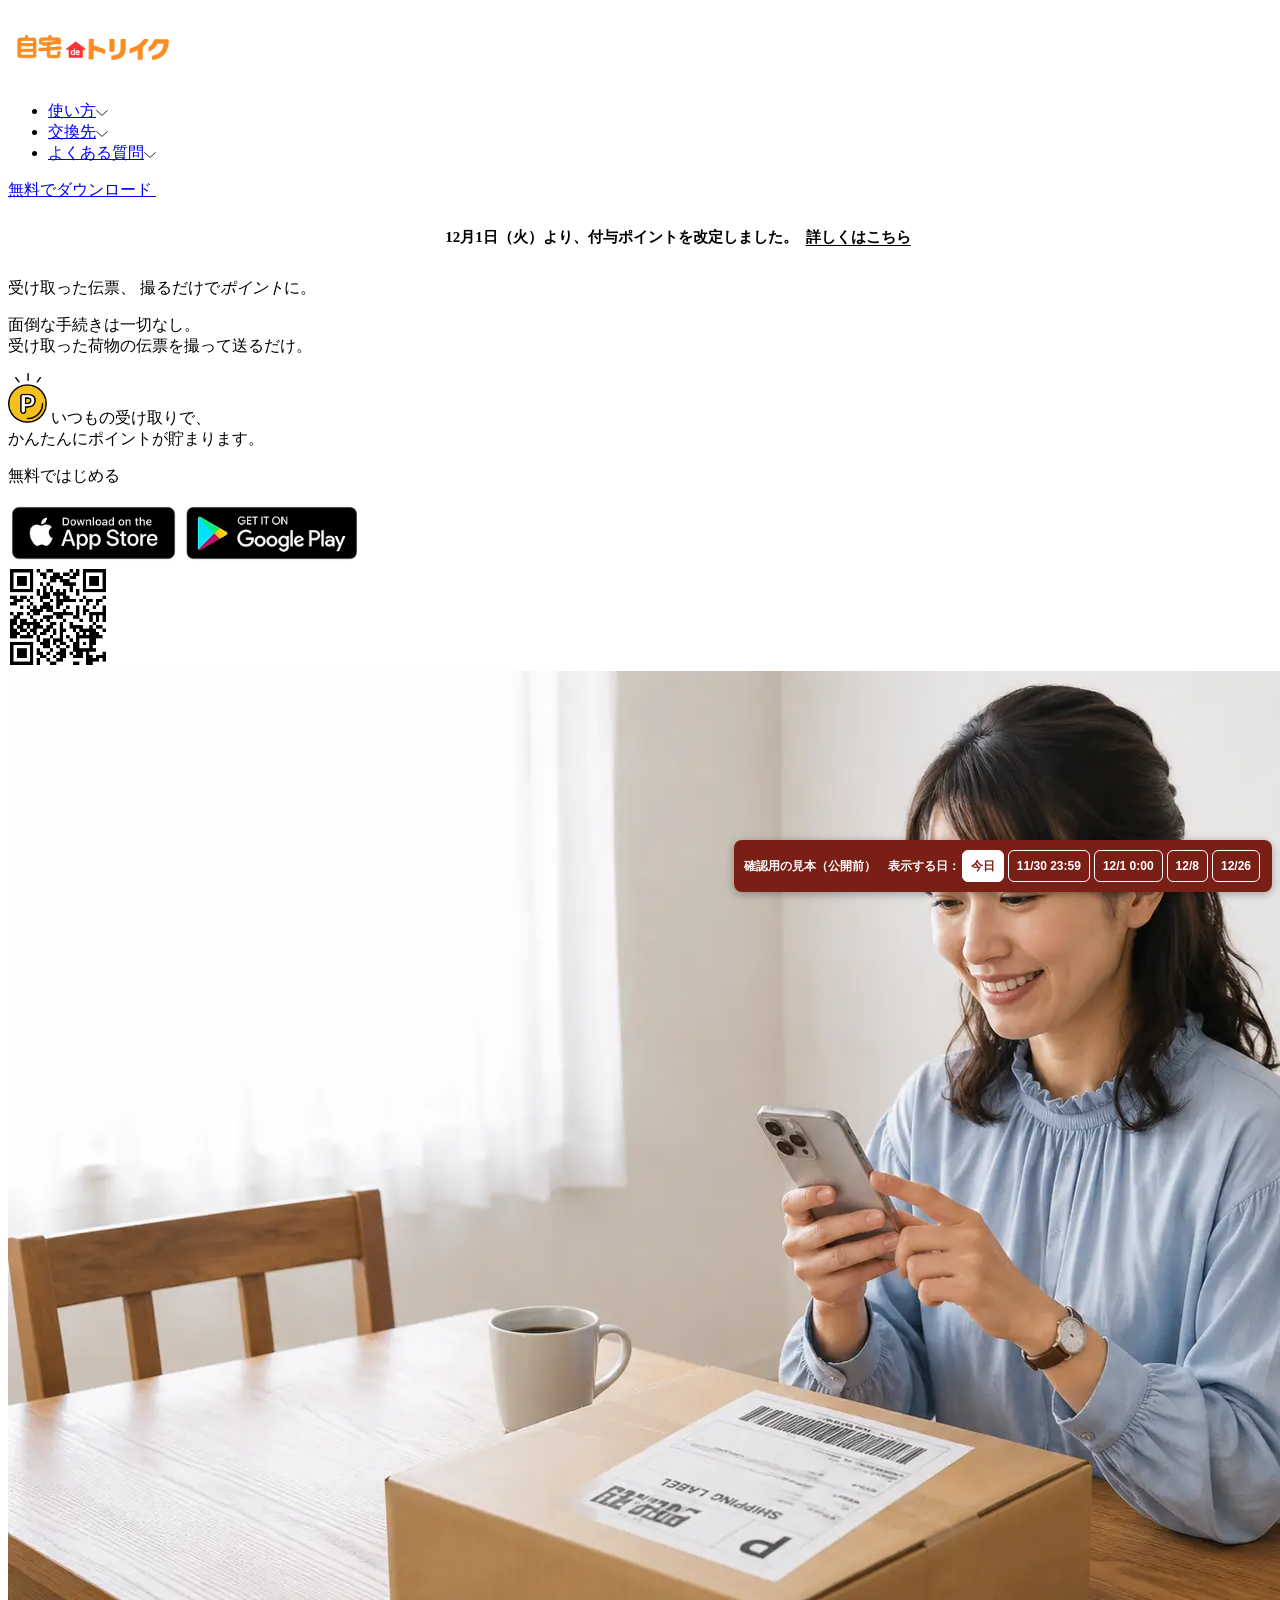
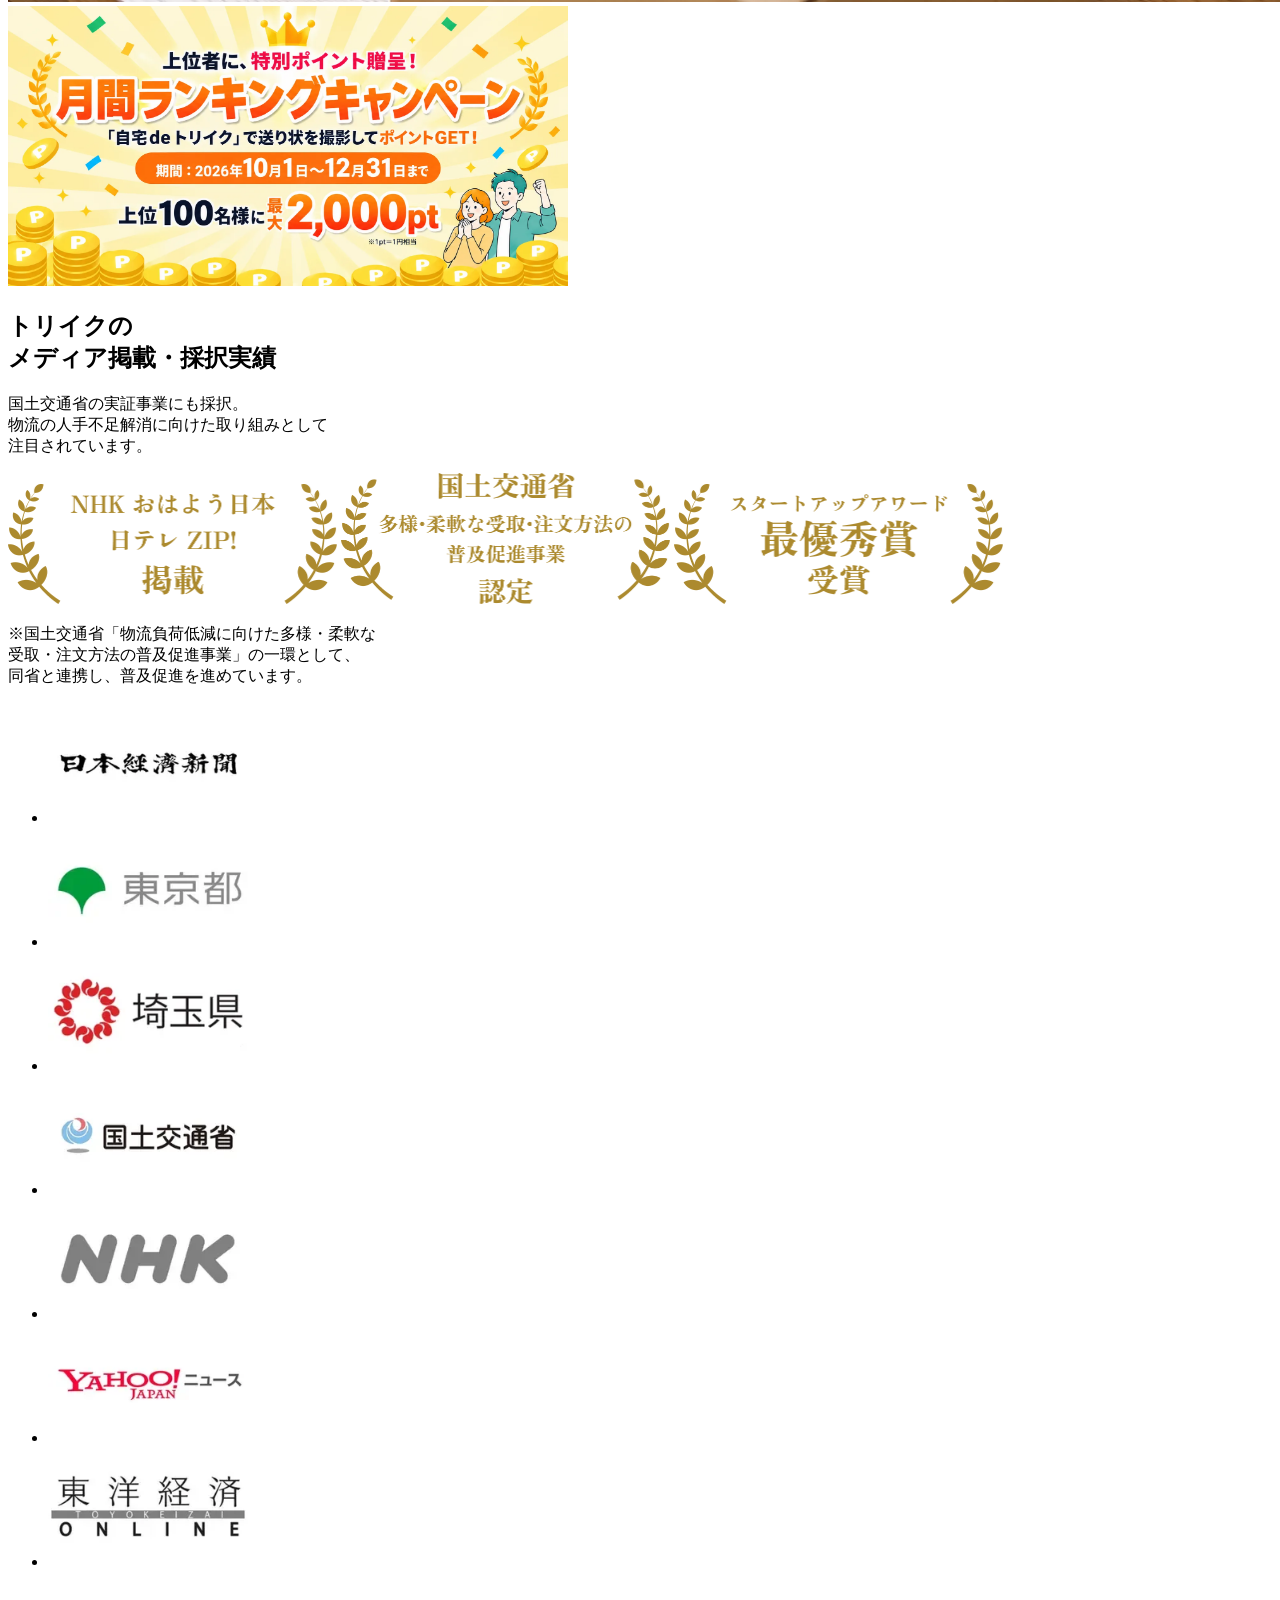
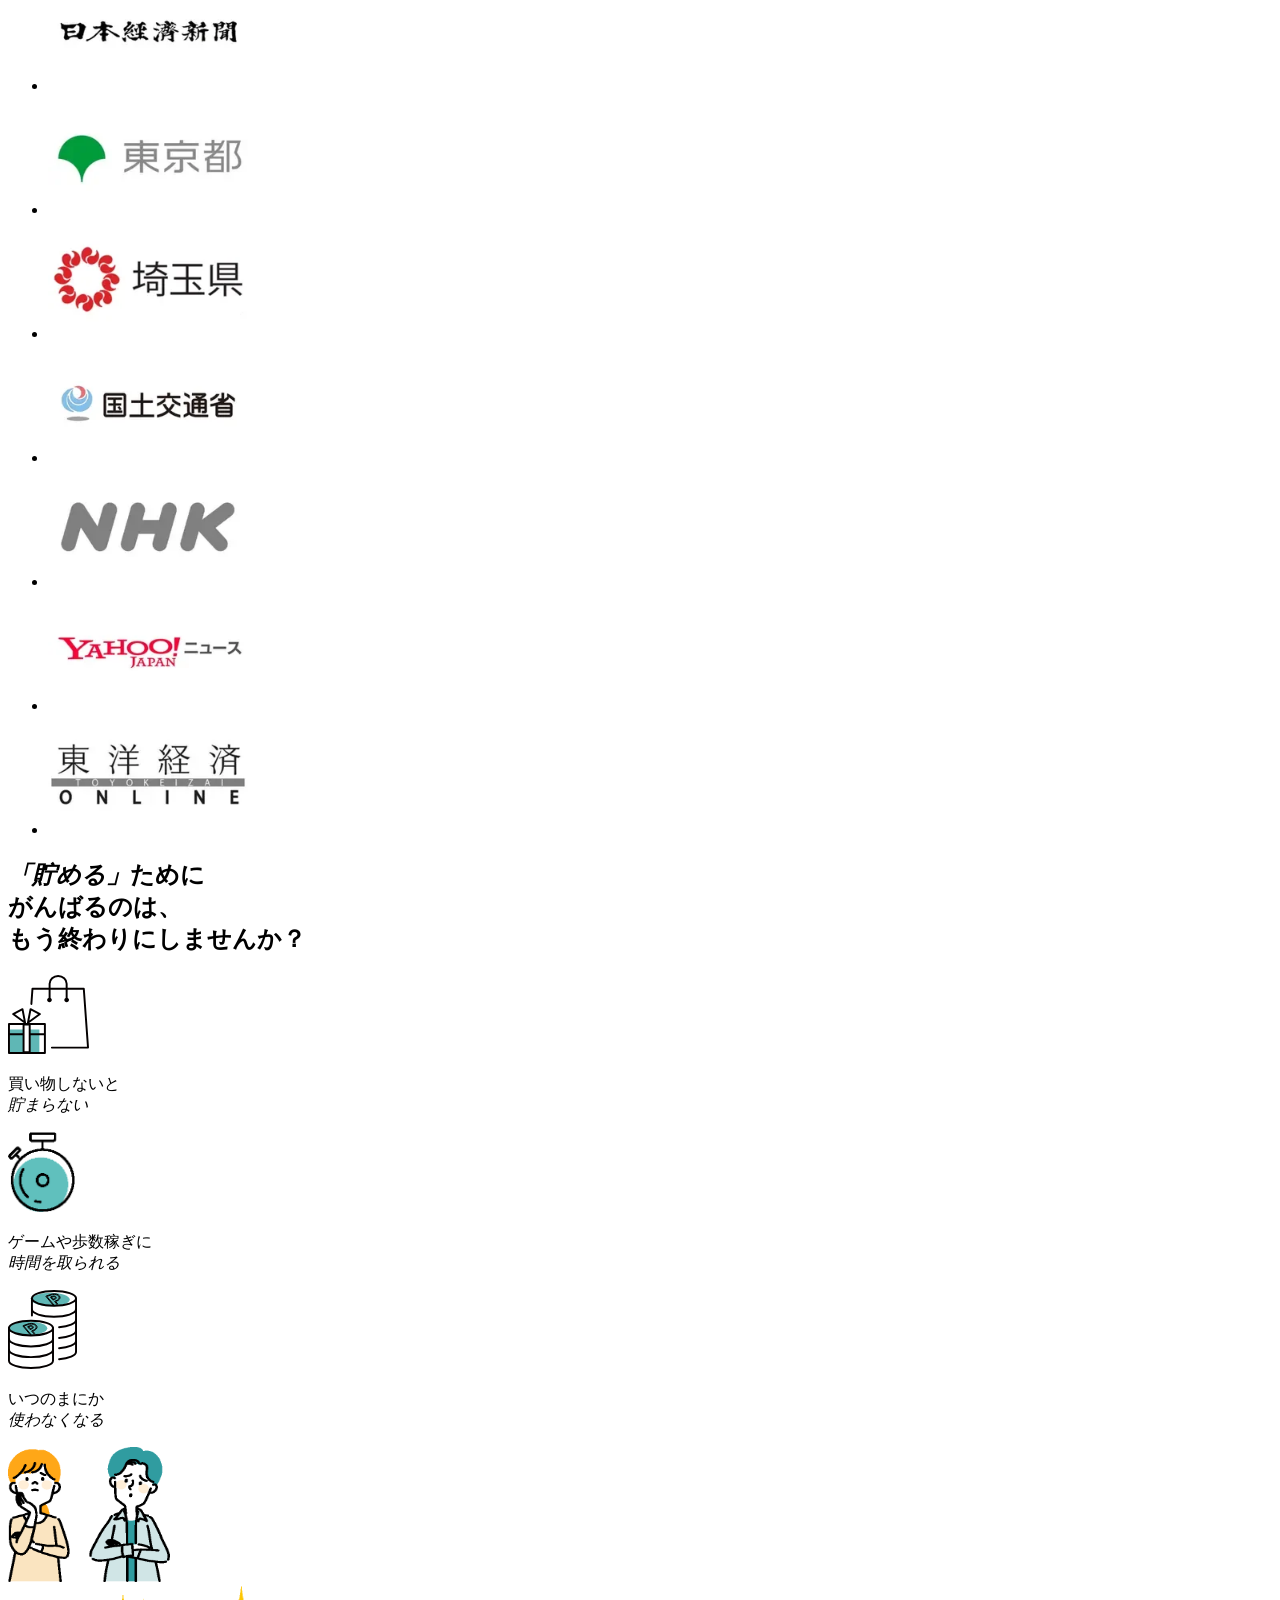
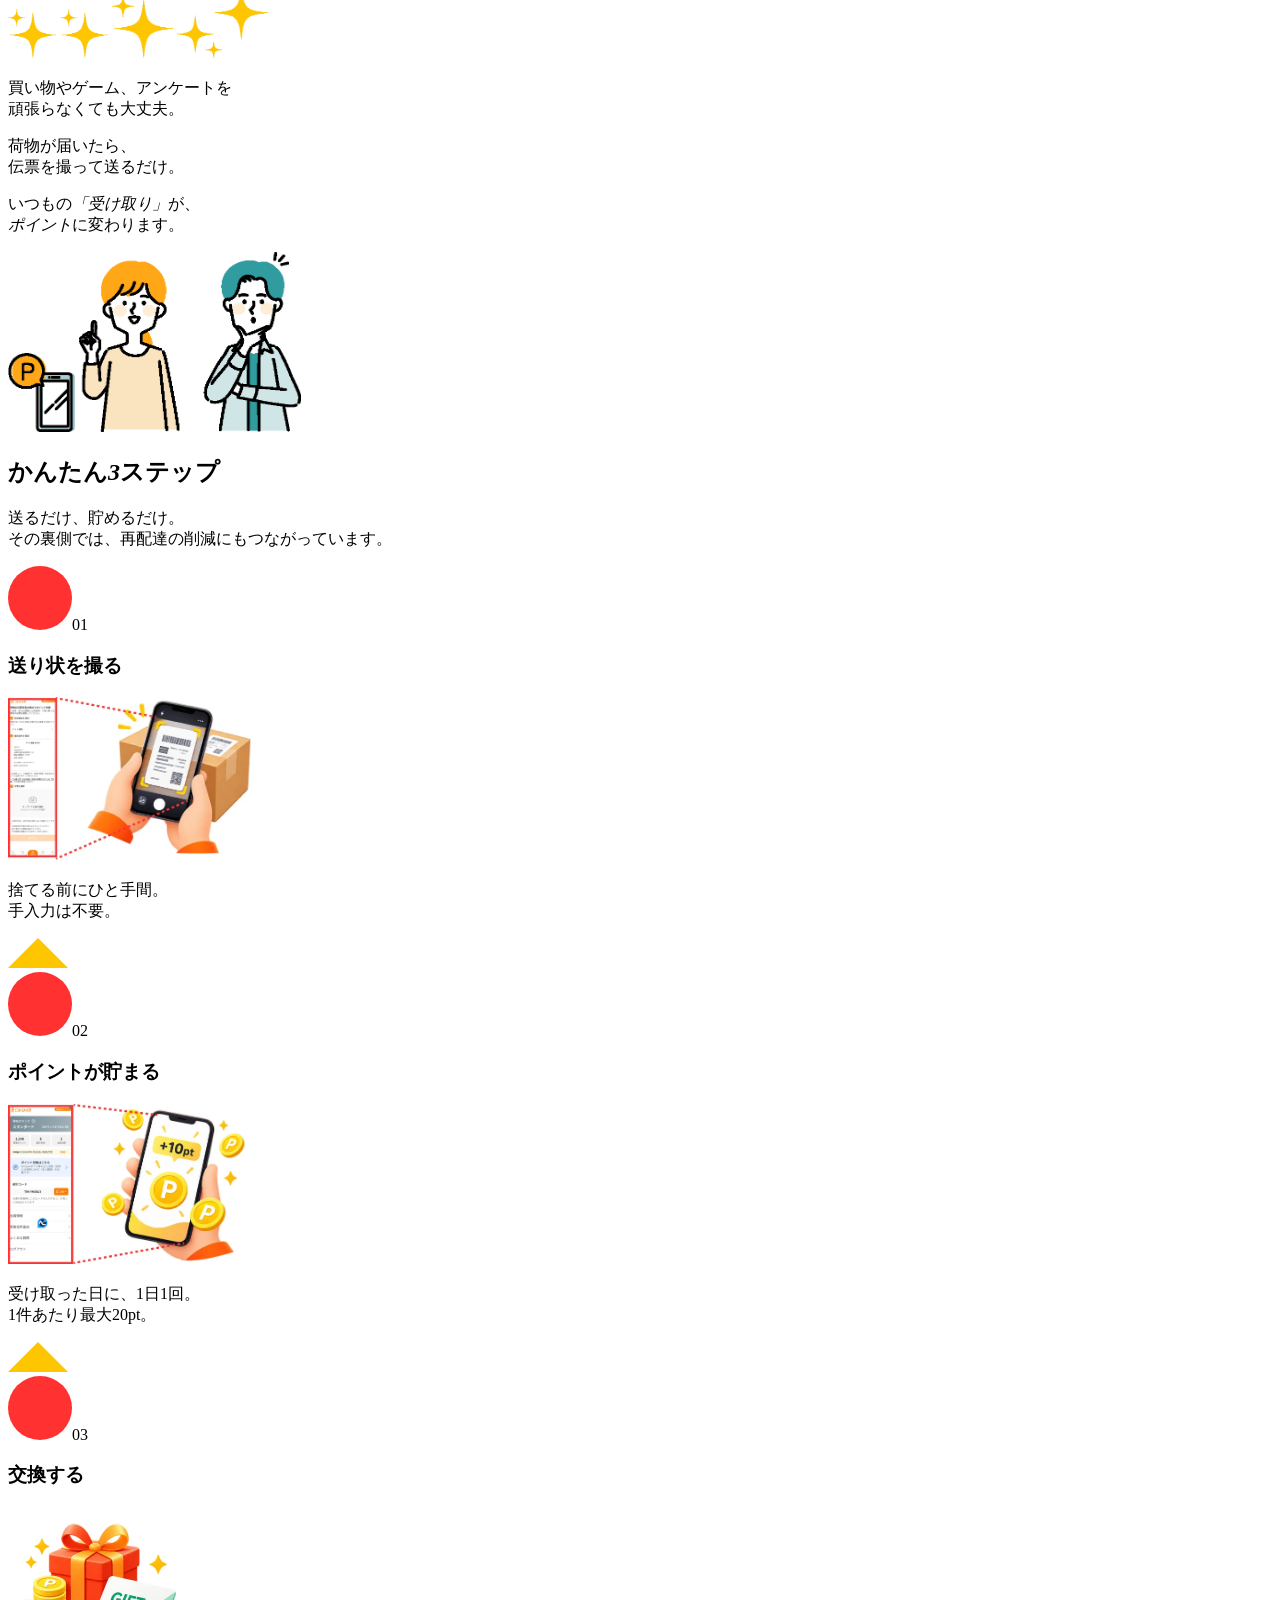
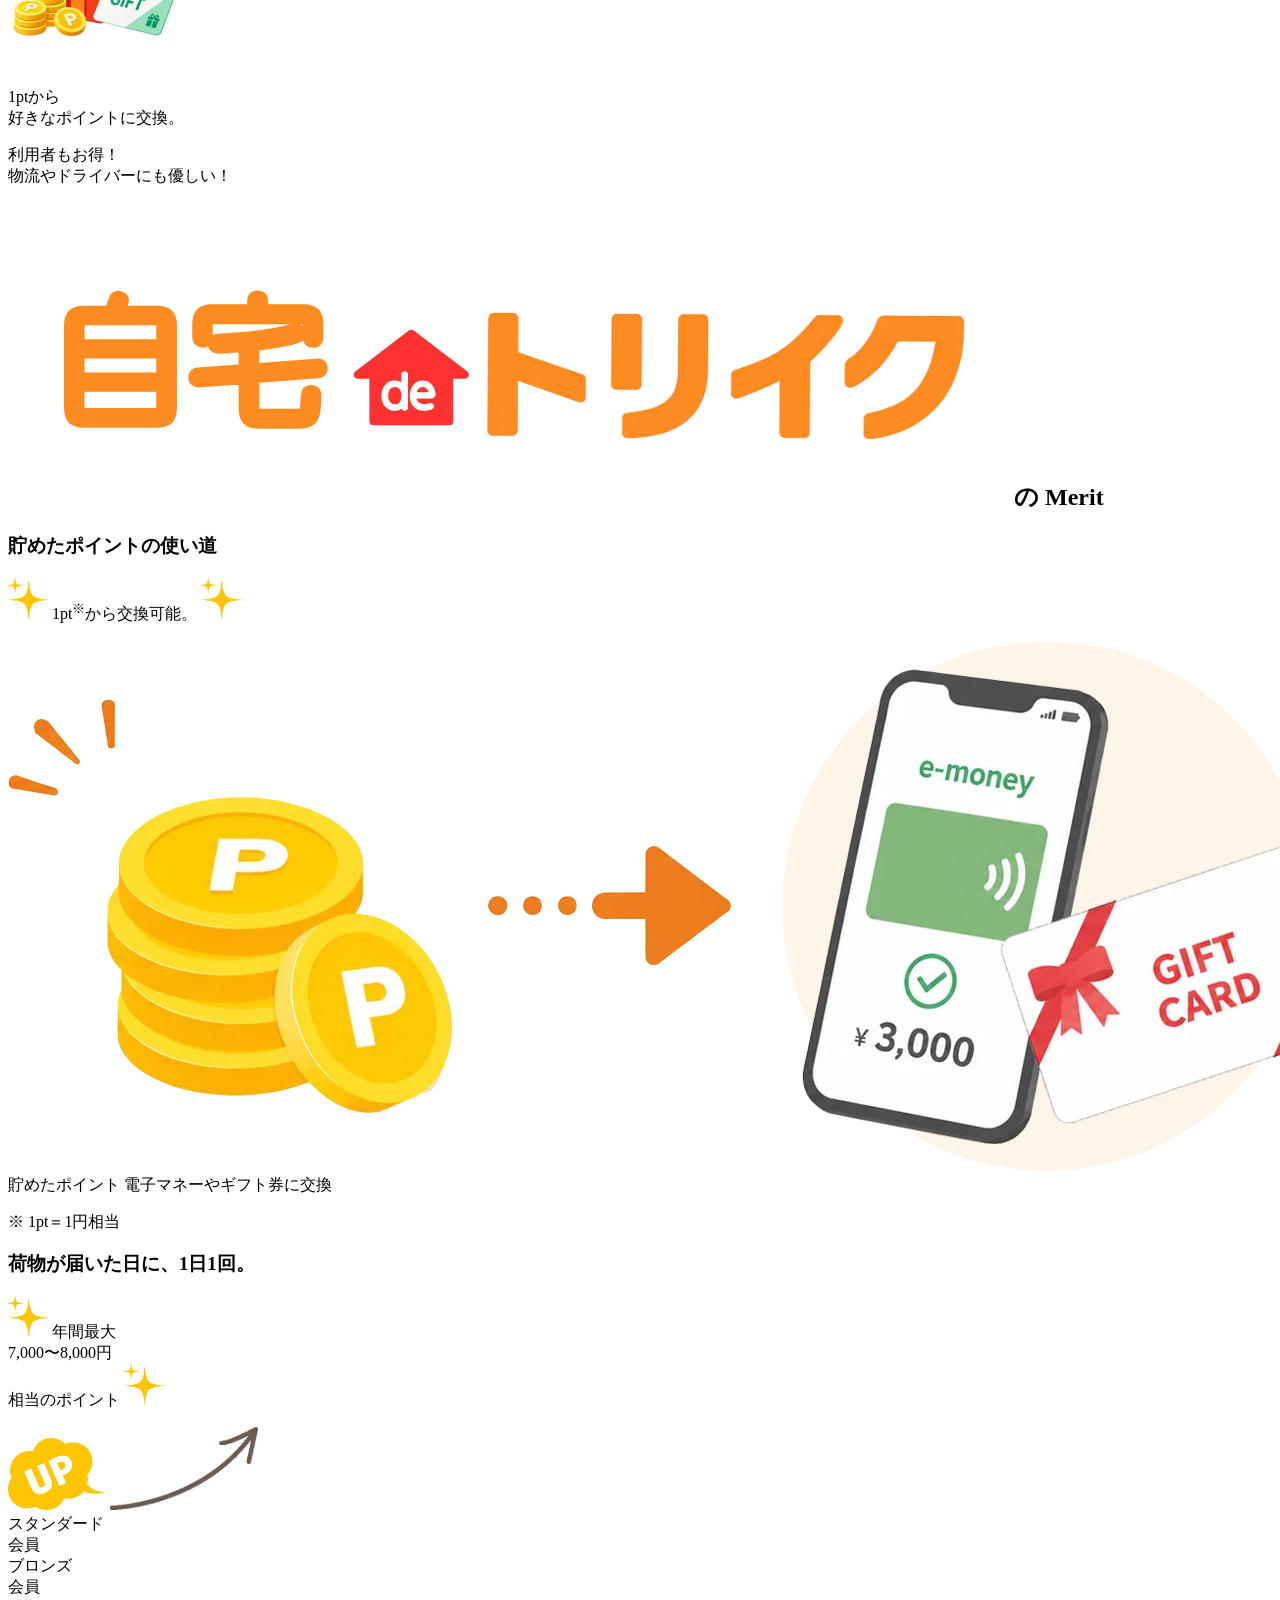
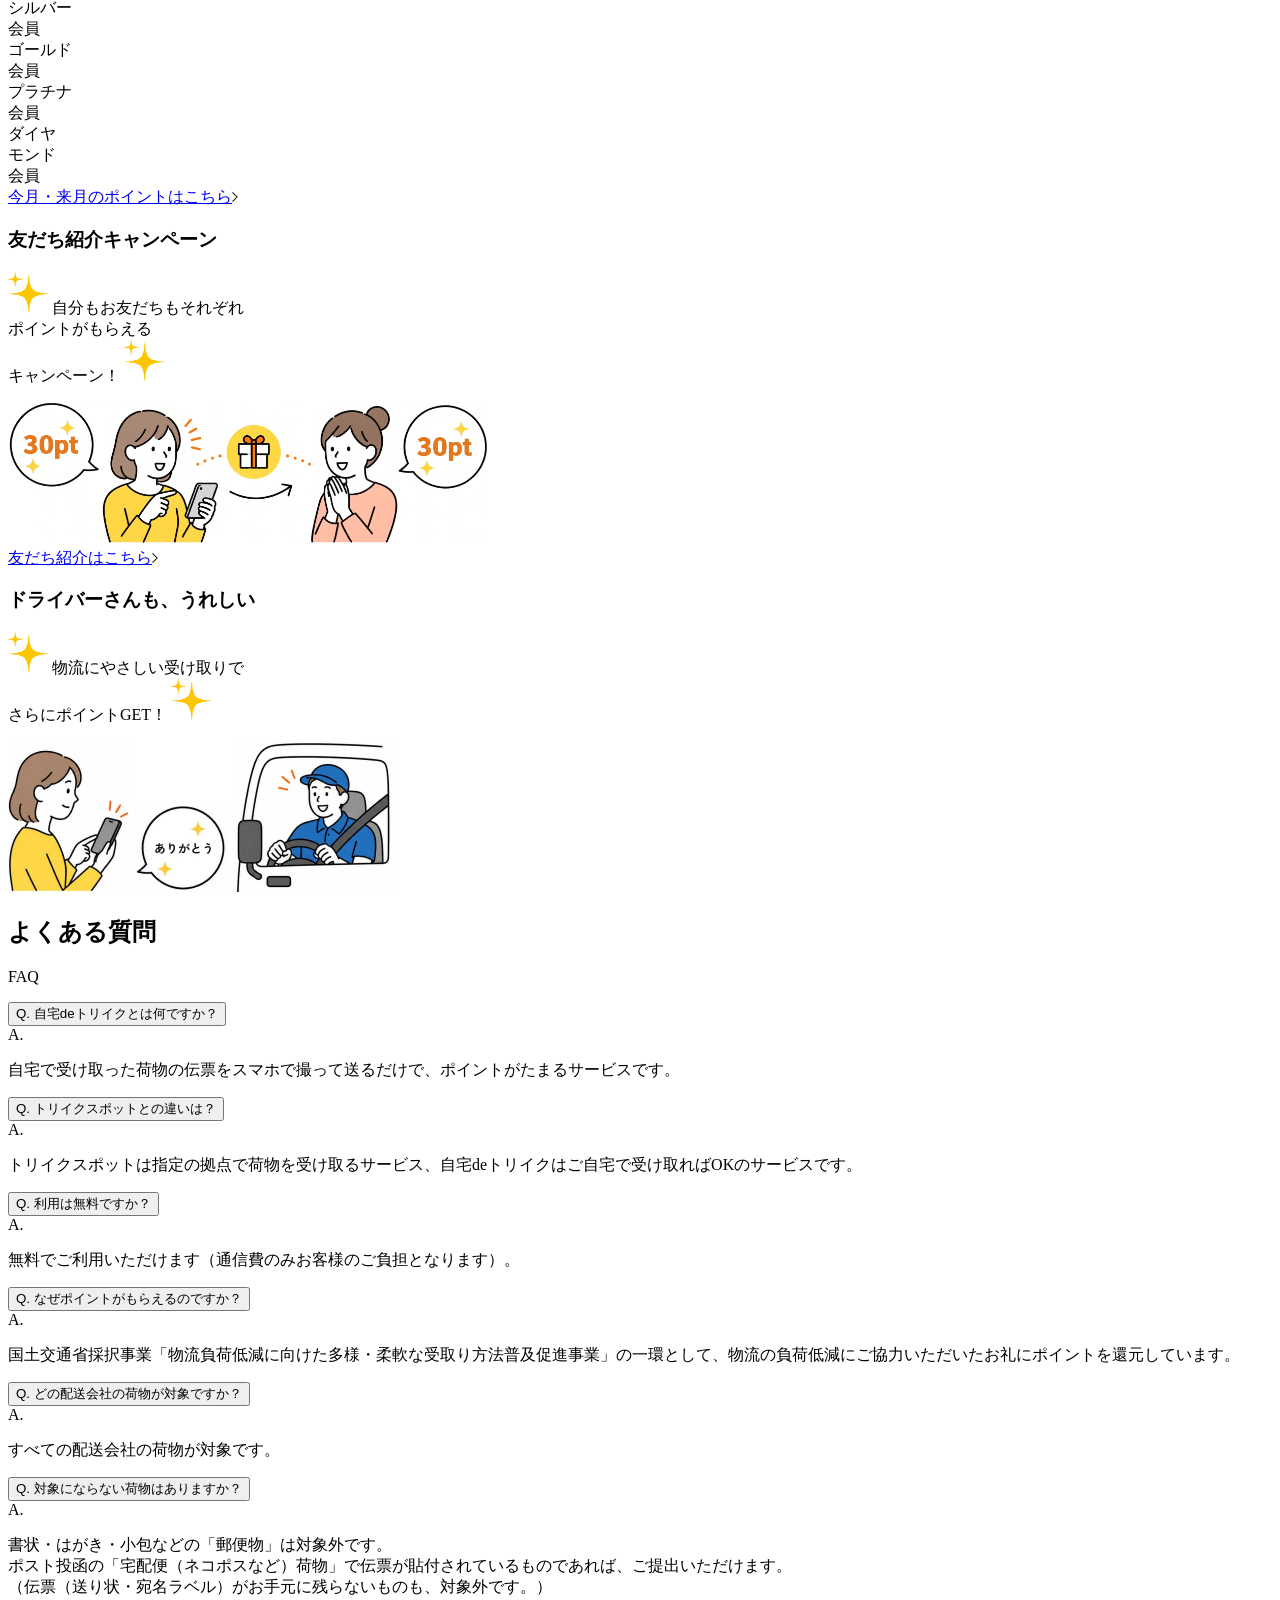
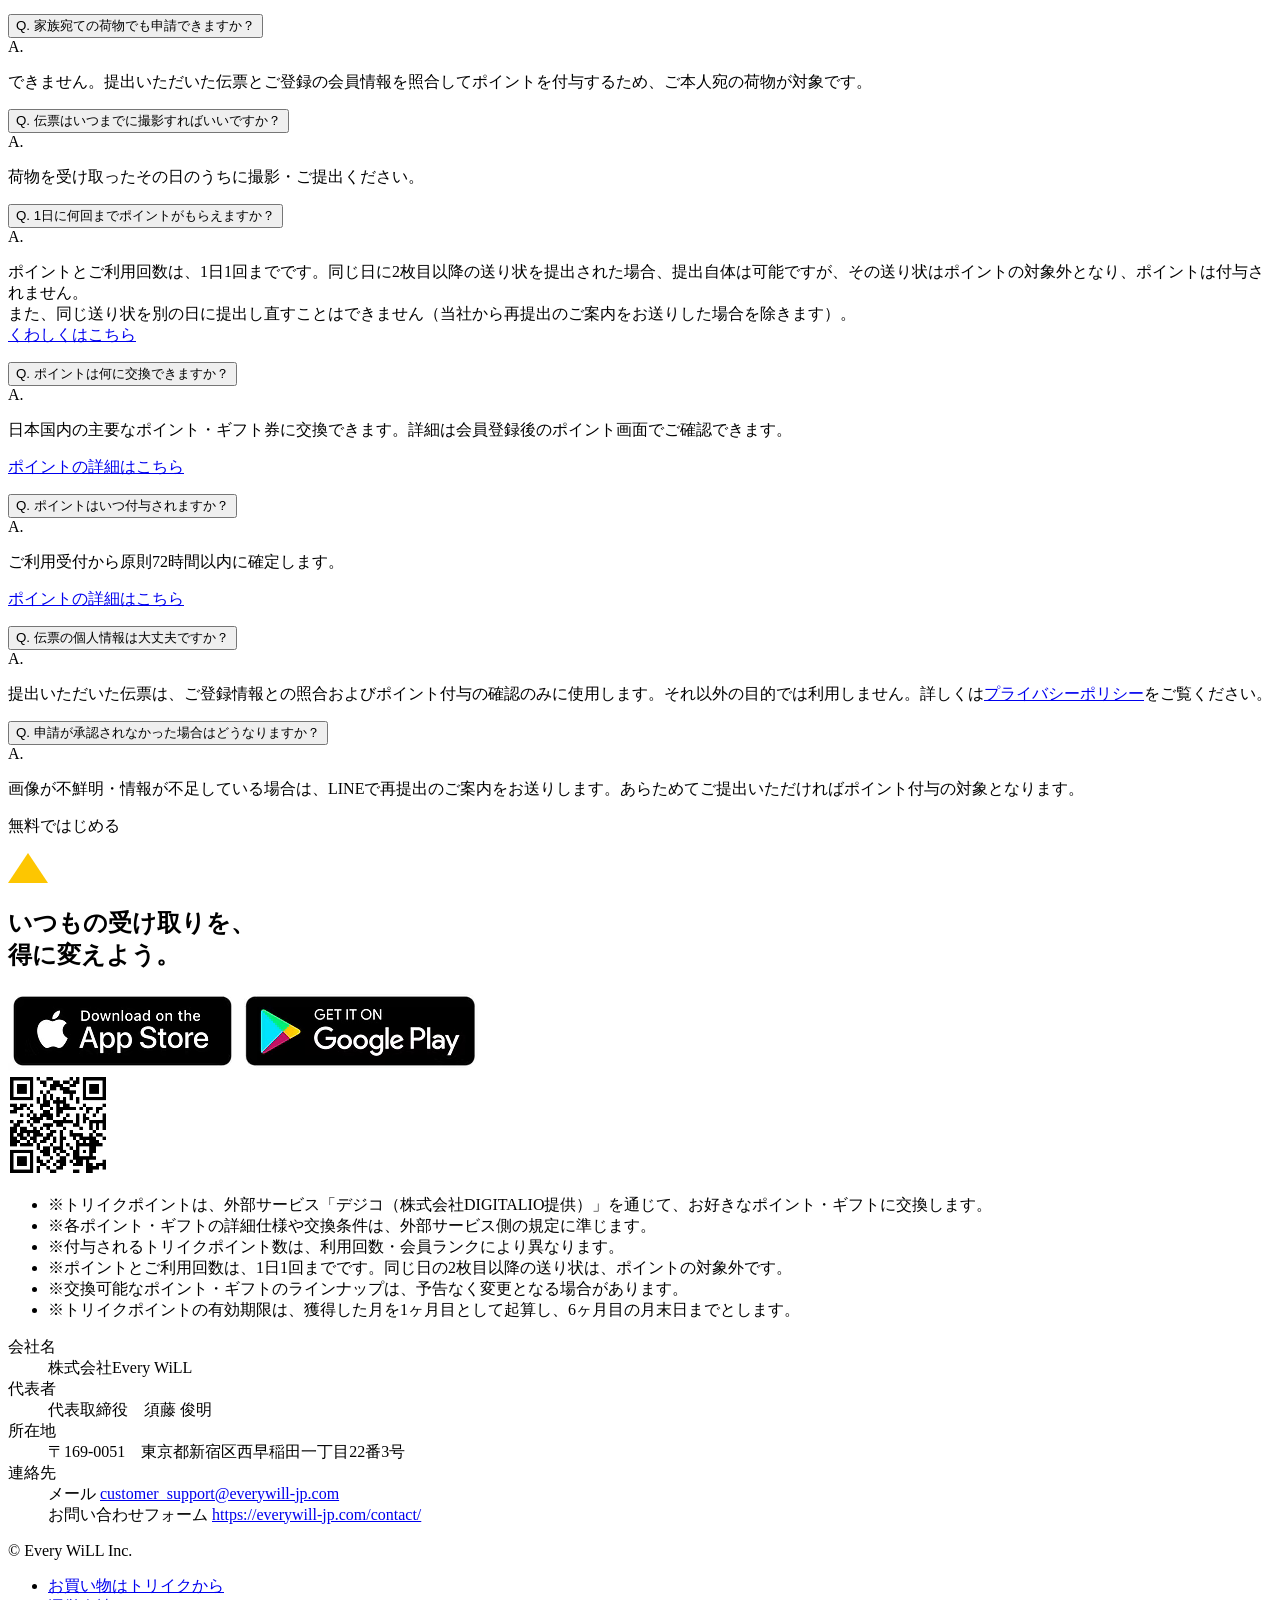
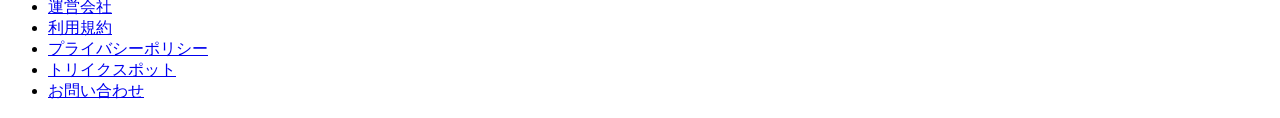
==== commit 376793c3: "確認用（公開しない）：トップのお友だち紹介の絵に data-pt-img="friendImg" を付ける（3/3）" ====
--- a/index.html
+++ b/index.html
@@ -277,7 +277,7 @@
             <img loading="lazy" decoding="async" src="img/sparkle-1.webp" alt="" class="merit-card__sparkle merit-card__sparkle--flip" width="40" height="41">
           </p>
           <div class="merit-card__visual merit-card__visual--friend">
-            <img loading="lazy" decoding="async" src="img/merit-friend-1.webp" alt="紹介した人も紹介された友だちも、それぞれポイントがもらえる" width="480" height="141">
+            <img loading="lazy" decoding="async" src="img/merit-friend-1.webp" data-pt-img="friendImg" alt="紹介した人も紹介された友だちも、それぞれポイントがもらえる" width="480" height="141">
           </div>
           <a href="friend.html" class="merit-card__link" target="_blank" rel="noopener">友だち紹介はこちら<img src="img/chevron-right.svg" alt="" class="merit-card__link-icon" width="6" height="10"></a>
         </div>
@@ -543,7 +543,7 @@
 
 </div><!-- /.device -->
   <script src="js/script.js"></script>
-  <script src="js/jitaku-toriiku-chatbot.js" defer></script>
+  <!-- 確認用だけ：js/jitaku-toriiku-chatbot.js（本番にも無いファイル）があると htmlpreview がすべての js を止めるので外す（本番では元の行に戻す） -->
 <script src="js/preview-asof.js"></script>
 <script src="js/points-month.js"></script>
 <script src="js/month-switch.js"></script>
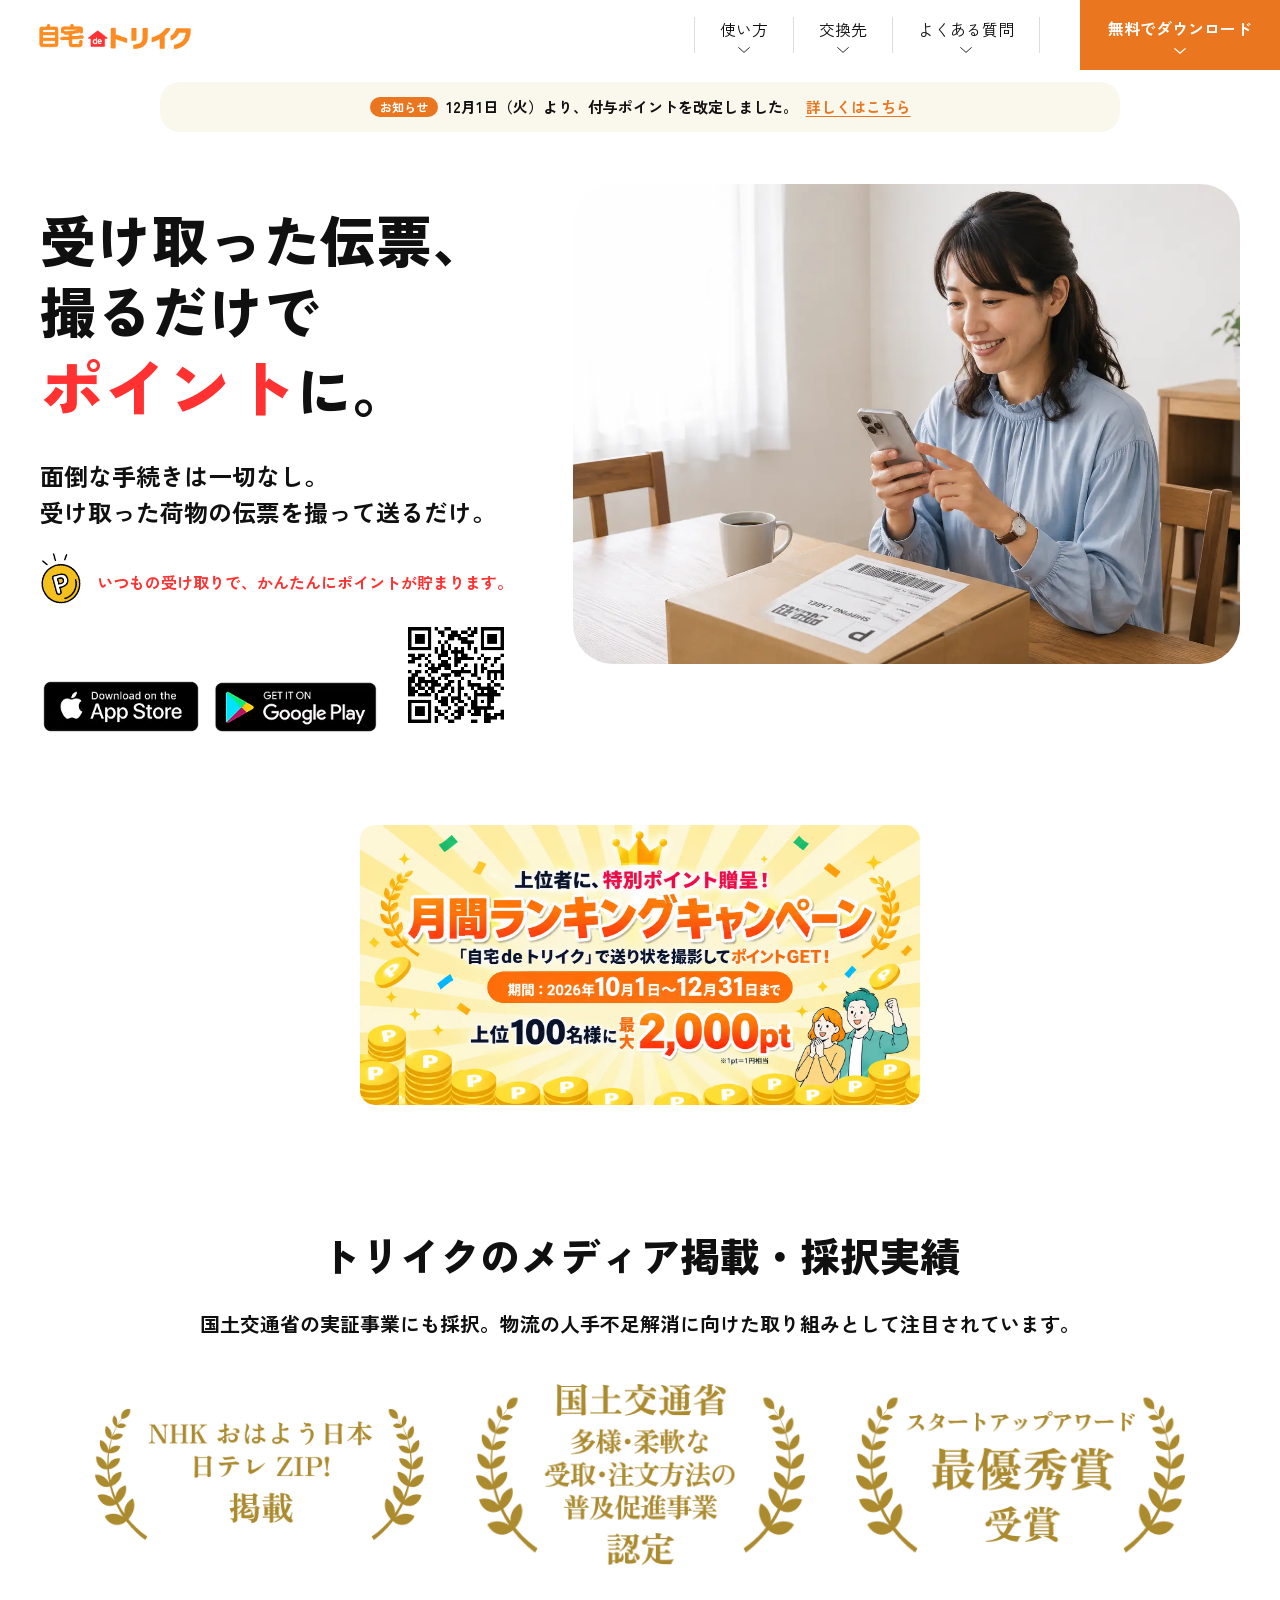
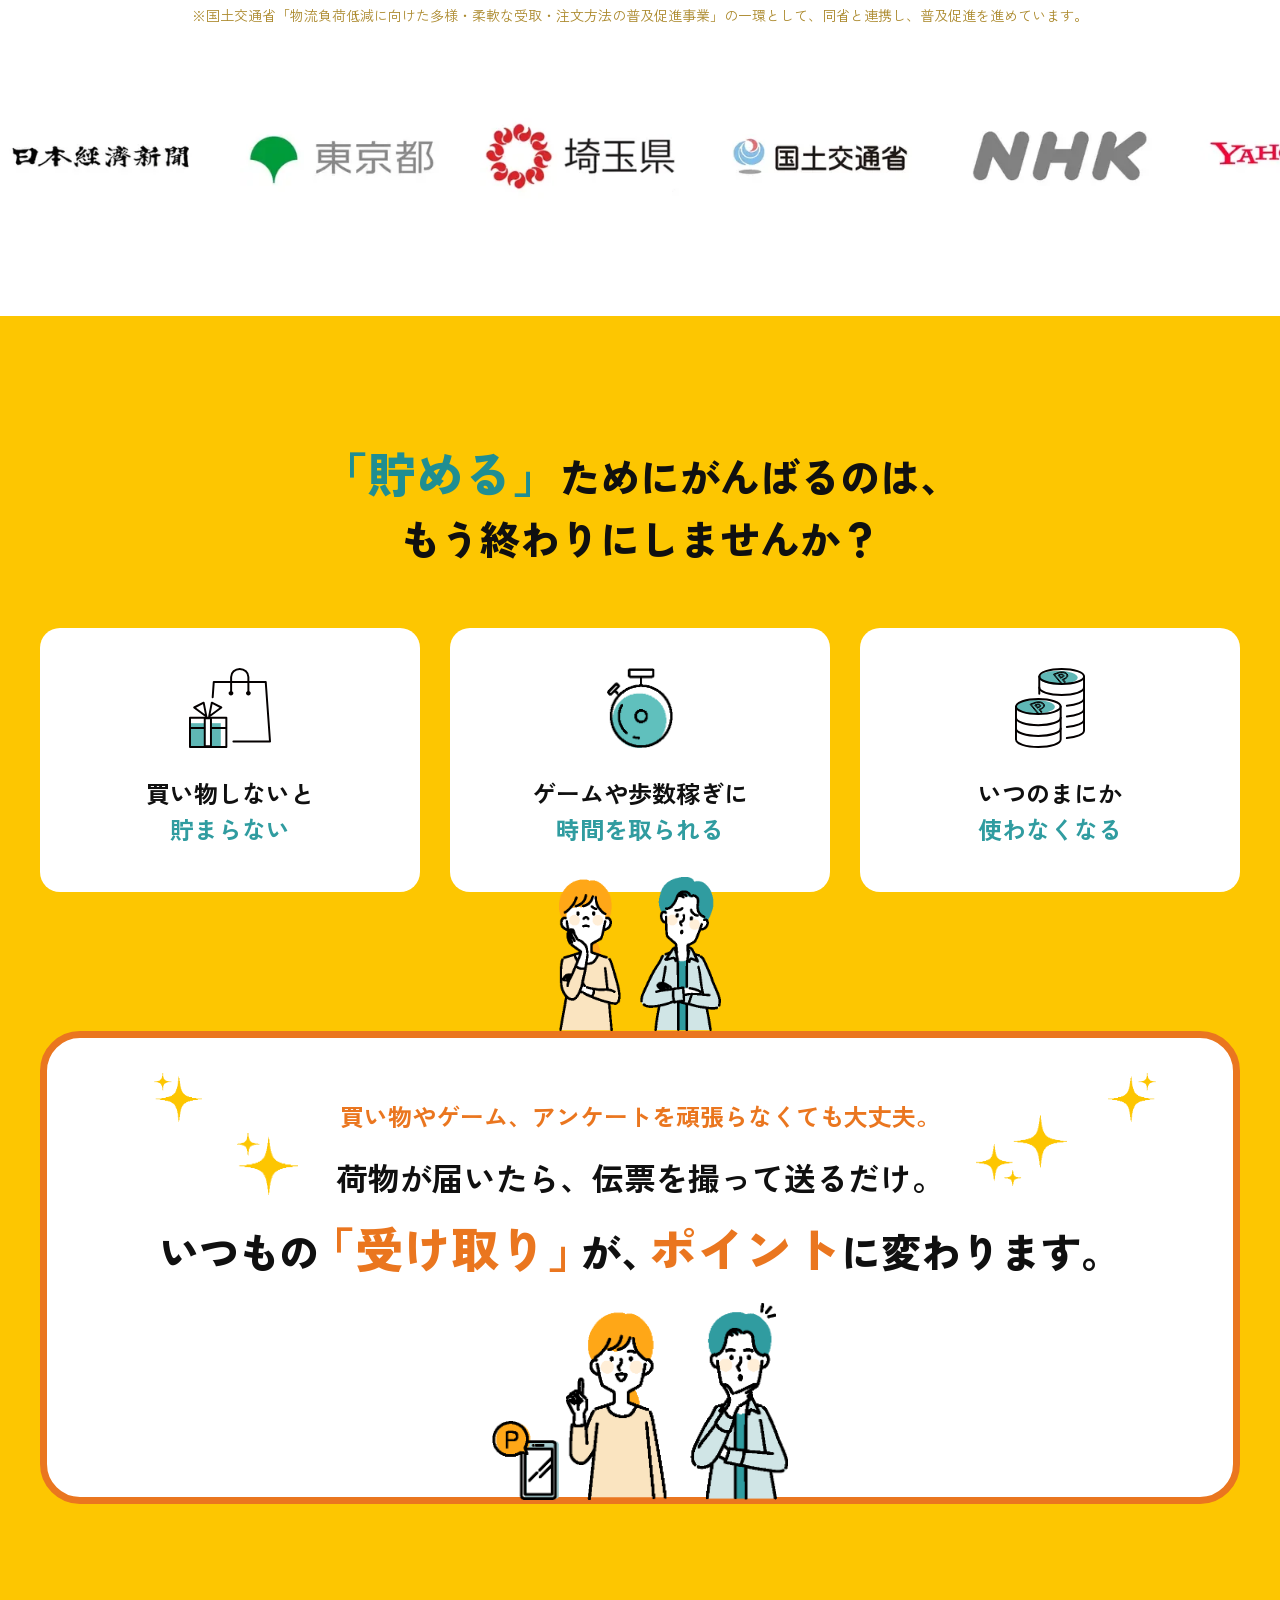
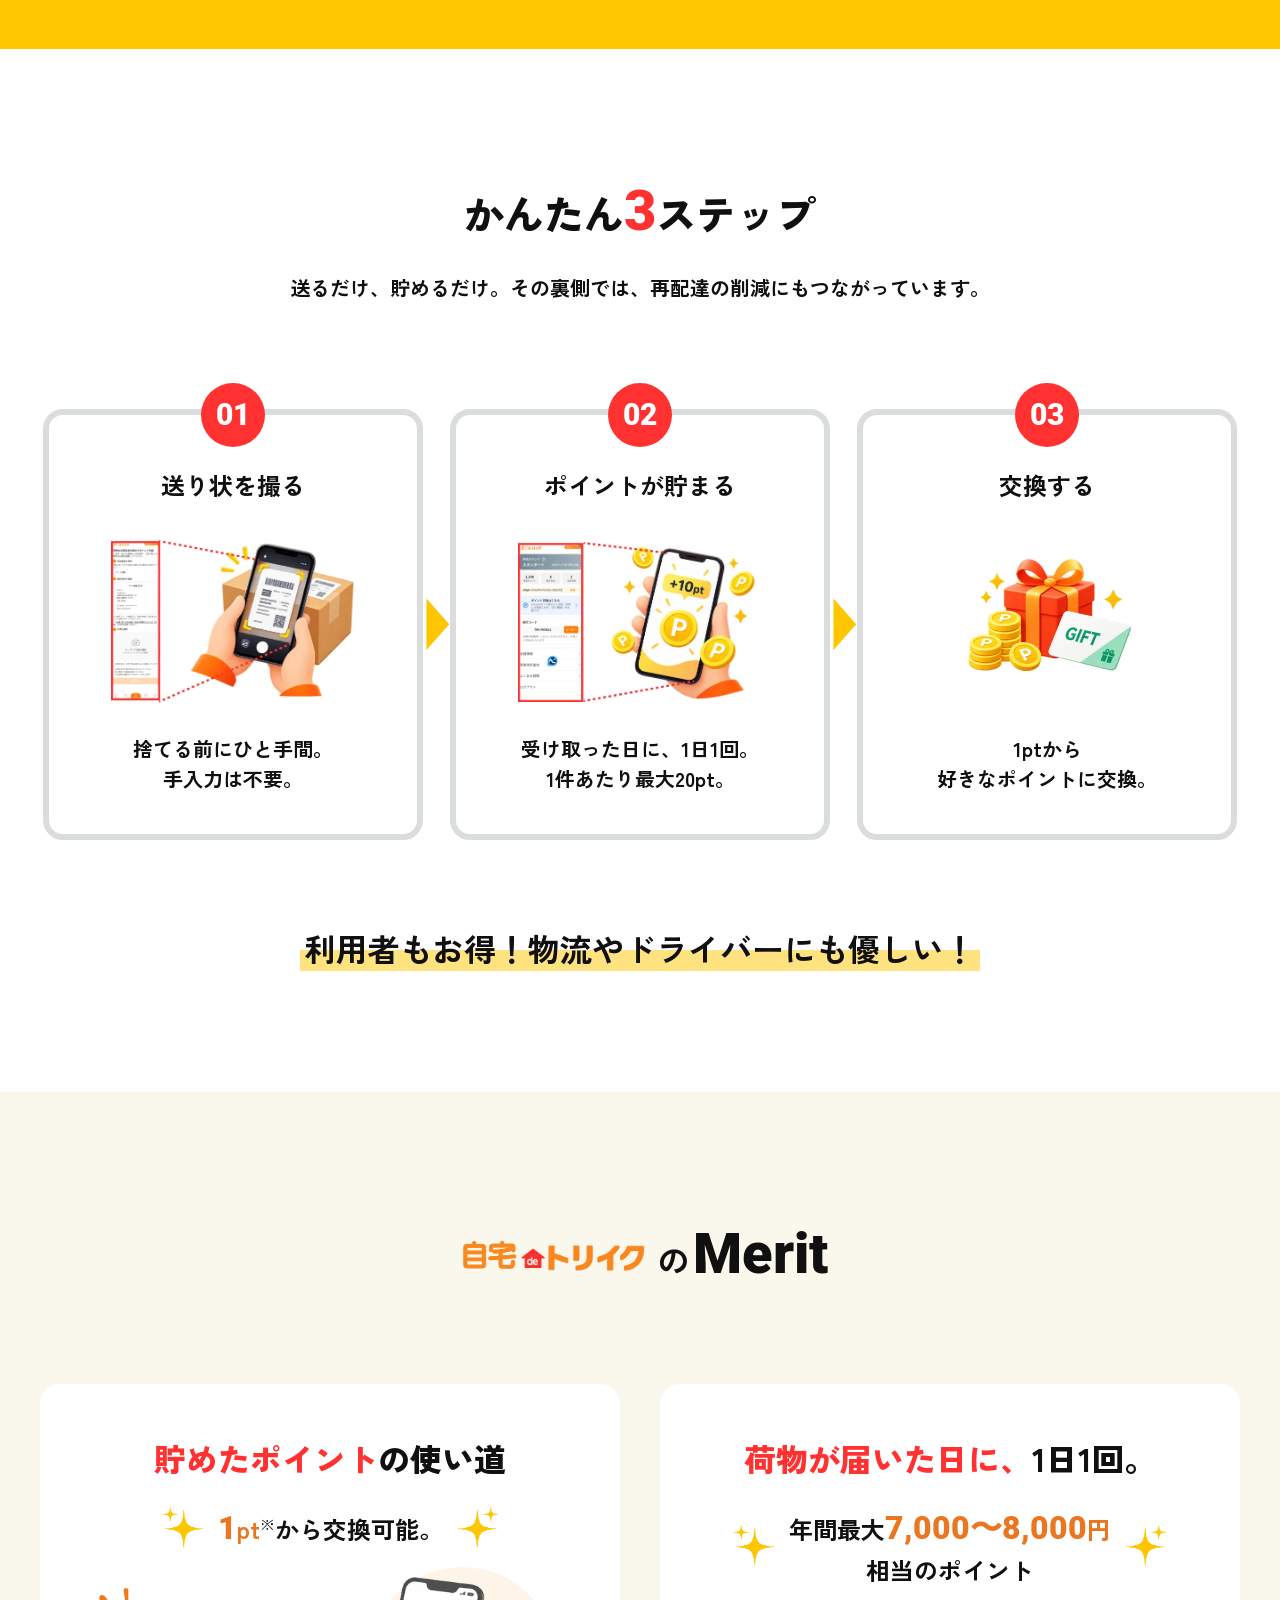
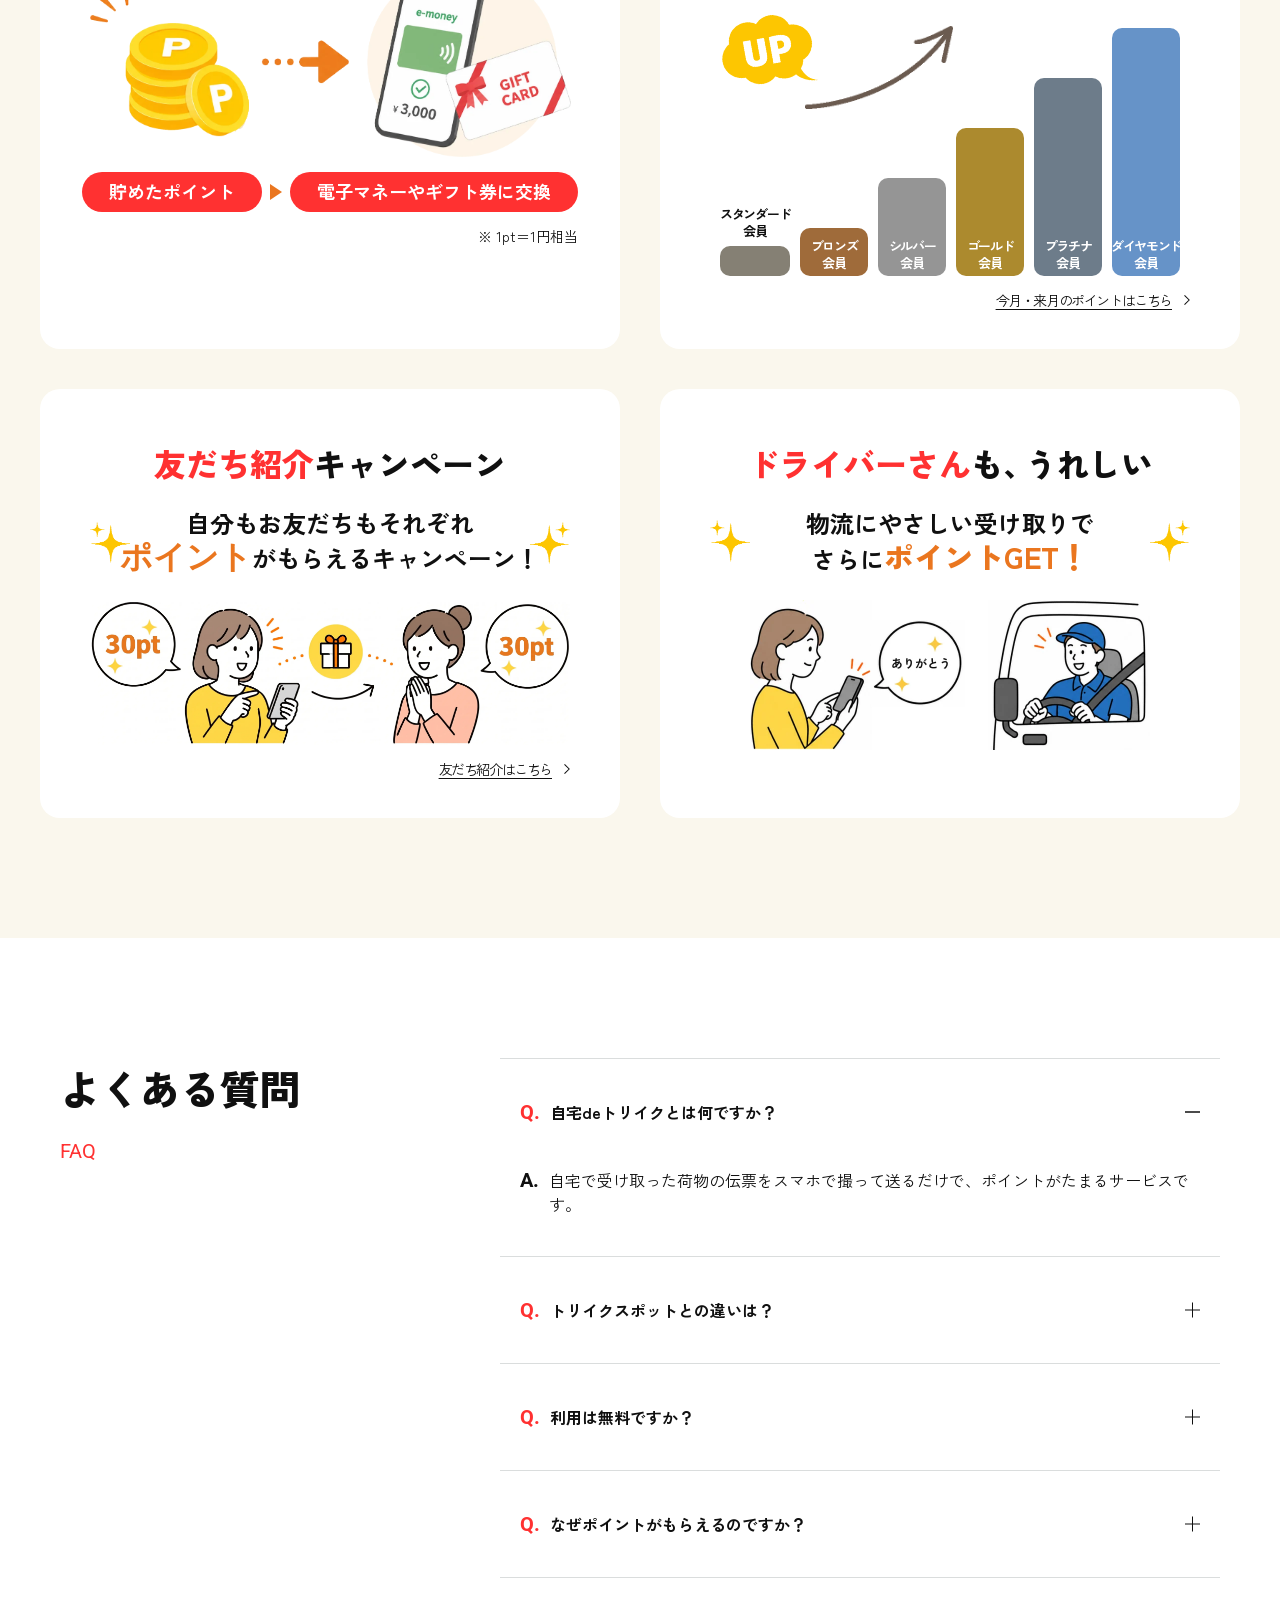
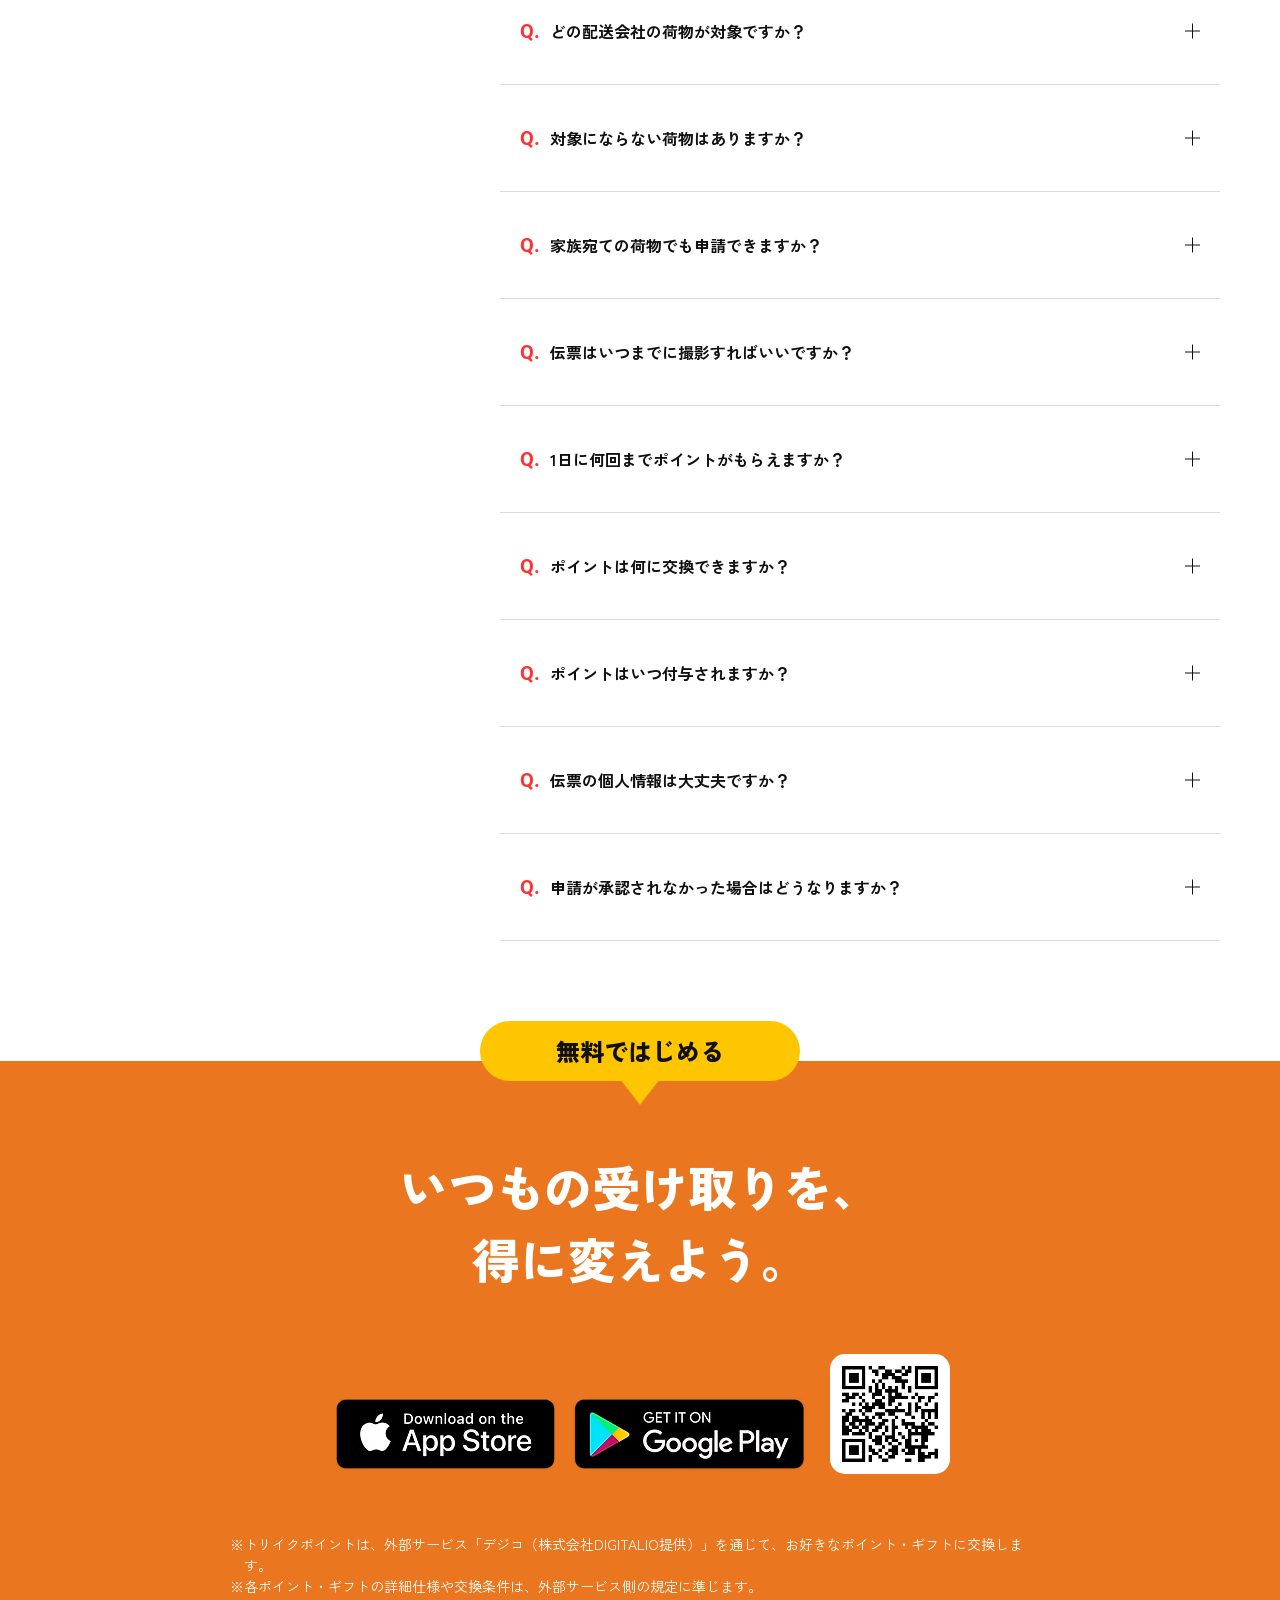
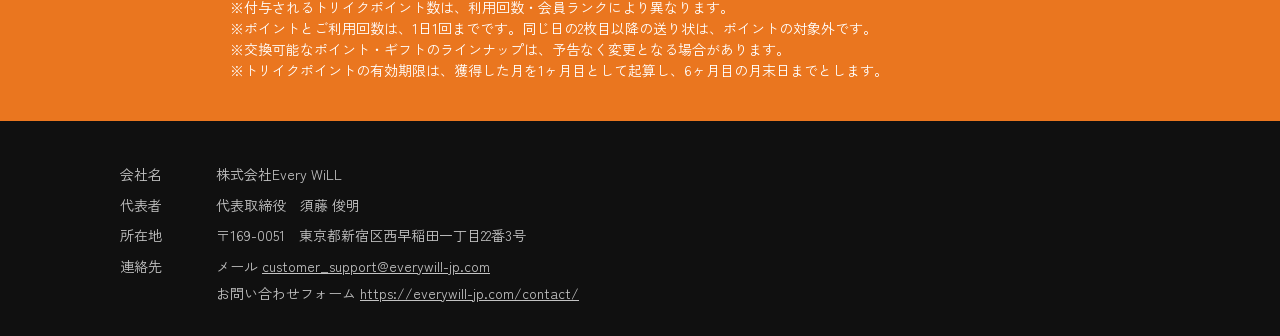
==== commit d9818007: "12/1 のポイント改定の掲示 3/3：ポイント・トップ・お友だち紹介の3ページ（係PT12 の差分を main 5055cb7 に当てた形・12月のエントリー 6→4pt）" ====
--- a/index.html
+++ b/index.html
@@ -1,12 +1,11 @@
 <!DOCTYPE html>
 <html lang="ja">
 <head>
-<meta name="robots" content="noindex,nofollow">
   <meta charset="UTF-8">
   <meta name="viewport" content="width=device-width, initial-scale=1.0">
   <title>トリイク｜受け取った伝票、撮るだけでポイントに。</title>
   <meta name="description" content="面倒な手続きは一切なし。受け取った荷物の伝票を撮って送るだけで、かんたんにポイントが貯まります。国土交通省の実証事業にも採択された、いつもの受け取りをポイントに変えるサービスです。">
-  <link rel="canonical" href="index.html">
+  <link rel="canonical" href="https://toriiku-jp.com/home/">
   <link rel="icon" type="image/webp" href="img/favicon.webp">
   <link rel="apple-touch-icon" href="img/favicon.webp">
   <meta name="theme-color" content="#ea761f">
@@ -25,8 +24,7 @@
   <link rel="preconnect" href="https://fonts.googleapis.com">
   <link rel="preconnect" href="https://fonts.gstatic.com" crossorigin>
   <link href="https://fonts.googleapis.com/css2?family=Zen+Kaku+Gothic+New:wght@400;500;700;900&family=Zen+Antique&family=Roboto:wght@400;700;900&display=swap" rel="stylesheet">
-  <!-- 確認用だけ：htmlpreview は link の CSS を後ろに回すので、本番の CSS を同じ順で読む（本番では元の link に戻す） -->
-  <style>@import url("https://toriiku-jp.com/home/css/style.css?v=20261005");</style>
+  <link rel="stylesheet" href="css/style.css?v=20261005">
 
   <!-- Google tag (gtag.js) -->
   <script async src="https://www.googletagmanager.com/gtag/js?id=G-HXXWY95RTQ"></script>
@@ -279,7 +277,7 @@
           <div class="merit-card__visual merit-card__visual--friend">
             <img loading="lazy" decoding="async" src="img/merit-friend-1.webp" data-pt-img="friendImg" alt="紹介した人も紹介された友だちも、それぞれポイントがもらえる" width="480" height="141">
           </div>
-          <a href="friend.html" class="merit-card__link" target="_blank" rel="noopener">友だち紹介はこちら<img src="img/chevron-right.svg" alt="" class="merit-card__link-icon" width="6" height="10"></a>
+          <a href="https://toriiku-jp.com/home/friend.html" class="merit-card__link" target="_blank" rel="noopener">友だち紹介はこちら<img src="img/chevron-right.svg" alt="" class="merit-card__link-icon" width="6" height="10"></a>
         </div>
         <div class="merit-card merit-card--driver">
           <h3 class="merit-card__title"><span class="merit-card__em">ドライバーさん</span>も<span class="merit-card__tight">、</span>うれしい</h3>
@@ -432,7 +430,7 @@
               <div class="faq-item__a-inner">
                 <span class="faq-item__mark faq-item__mark--a">A.</span>
                 <p>日本国内の主要なポイント・ギフト券に交換できます。詳細は会員登録後のポイント画面でご確認できます。</p>
-                <p class="faq-item__link"><a href="home_point.html">ポイントの詳細はこちら</a></p>
+                <p class="faq-item__link"><a href="https://toriiku-jp.com/home/home_point.html">ポイントの詳細はこちら</a></p>
               </div>
             </div>
           </div>
@@ -446,7 +444,7 @@
               <div class="faq-item__a-inner">
                 <span class="faq-item__mark faq-item__mark--a">A.</span>
                 <p>ご利用受付から原則72時間以内に確定します。</p>
-                <p class="faq-item__link"><a href="home_point.html">ポイントの詳細はこちら</a></p>
+                <p class="faq-item__link"><a href="https://toriiku-jp.com/home/home_point.html">ポイントの詳細はこちら</a></p>
               </div>
             </div>
           </div>
@@ -543,8 +541,7 @@
 
 </div><!-- /.device -->
   <script src="js/script.js"></script>
-  <!-- 確認用だけ：js/jitaku-toriiku-chatbot.js（本番にも無いファイル）があると htmlpreview がすべての js を止めるので外す（本番では元の行に戻す） -->
-<script src="js/preview-asof.js"></script>
+  <script src="js/jitaku-toriiku-chatbot.js" defer></script>
 <script src="js/points-month.js"></script>
 <script src="js/month-switch.js"></script>
 </body>
--- a/css/style.css
+++ b/css/style.css
@@ -0,0 +1,2088 @@
+@charset "UTF-8";
+
+/* ==========================================================================
+   トリイク LP
+   ========================================================================== */
+
+:root {
+  --color-key: #ea761f;      /* Key color */
+  --color-accent: #ff3131;   /* Accent color */
+  --color-yellow: #fdc601;   /* Accent color */
+  --color-teal: #309ca0;     /* Accent color */
+  --color-teal-dark: #208e92;
+  --color-gold: #ac8a2e;
+  --color-text: #101010;     /* text */
+  --color-bg: #faf7ed;       /* Base color */
+  --color-border: #dadddd;   /* Border */
+  --font-base: "Zen Kaku Gothic New", "Hiragino Kaku Gothic ProN", sans-serif;
+  --font-en: "Roboto", sans-serif;
+  --font-serif: "Zen Antique", serif;
+  --header-h: 4.375rem;
+}
+
+/* Reset ------------------------------------------------------------------ */
+*,
+*::before,
+*::after {
+  box-sizing: border-box;
+  margin: 0;
+  padding: 0;
+}
+
+html {
+  scroll-behavior: smooth;
+}
+
+body {
+  font-family: var(--font-base);
+  color: var(--color-text);
+  background: #fff;
+  line-height: 1.5;
+  -webkit-font-smoothing: antialiased;
+}
+
+img {
+  max-width: 100%;
+  height: auto;
+  vertical-align: bottom;
+}
+
+ul,
+ol {
+  list-style: none;
+}
+
+a {
+  color: inherit;
+  text-decoration: none;
+}
+
+button {
+  font: inherit;
+  color: inherit;
+  background: none;
+  border: none;
+  cursor: pointer;
+}
+
+em {
+  font-style: normal;
+}
+
+sup {
+  font-size: 0.58em;
+  vertical-align: super;
+  line-height: 1;
+}
+
+.sp-only {
+  display: none;
+}
+
+[id] {
+  scroll-margin-top: var(--header-h);
+}
+
+/* ==========================================================================
+   デバイスラッパー（toriiku-jp.com方式）
+   - 〜599px: SPレイアウト全幅
+   - 600〜1099px: SPレイアウトを500px固定で中央寄せ、周囲に背景
+   - 1100px〜: PCレイアウト
+   ========================================================================== */
+.device {
+  width: 100%;
+  margin: 0 auto;
+  min-height: 100dvh;
+  background: #fff;
+}
+
+@media (max-width: 1099px) {
+  body {
+    padding: 1.5rem 0;
+    background: #f4f4f4;
+  }
+
+  .device {
+    max-width: 500px;
+    box-shadow: 0 0 60px rgba(0, 0, 0, 0.05);
+  }
+}
+
+@media (max-width: 599px) {
+  body {
+    padding: 0;
+  }
+
+  .device {
+    max-width: none;
+    box-shadow: none;
+  }
+}
+
+/* ==========================================================================
+   ヘッダー
+   ========================================================================== */
+.header {
+  position: sticky;
+  top: 0;
+  z-index: 100;
+  background: #fff;
+}
+
+.header__inner {
+  display: flex;
+  align-items: center;
+  height: var(--header-h);
+  padding-left: 1.875rem;
+}
+
+.header__logo {
+  line-height: 0;
+}
+
+.header__logo img {
+  width: 10.5rem;
+  height: 3.125rem;
+  object-fit: contain;
+}
+
+.header__nav {
+  margin-left: auto;
+}
+
+.header__menu {
+  display: flex;
+  align-items: center;
+}
+
+.header__menu li {
+  border-left: 1px solid var(--color-border);
+}
+
+.header__menu li:last-child {
+  border-right: 1px solid var(--color-border);
+}
+
+.header__menu a {
+  display: flex;
+  flex-direction: column;
+  align-items: center;
+  gap: 0.375rem;
+  padding: 0 1.5625rem;
+  font-size: 1rem;
+  transition: opacity 0.3s;
+}
+
+.header__menu a:hover {
+  opacity: 0.7;
+}
+
+.header__dl {
+  display: flex;
+  flex-direction: column;
+  align-items: center;
+  justify-content: center;
+  gap: 0.5rem;
+  width: 12.5rem;
+  height: var(--header-h);
+  margin-left: 2.5rem;
+  background: var(--color-key);
+  color: #fff;
+  font-size: 1rem;
+  font-weight: 700;
+  transition: opacity 0.3s;
+}
+
+.header__dl:hover {
+  opacity: 0.85;
+}
+
+/* ==========================================================================
+   メインビジュアル
+   ========================================================================== */
+.hero {
+  display: flex;
+  justify-content: center;
+  align-items: flex-start;
+  gap: 3.75rem;
+  overflow: hidden;
+  padding: 0 2.5rem;
+  background: #fff;
+}
+
+.hero__content {
+  padding: 3.6875rem 0 2.5rem;
+  white-space: nowrap;
+}
+
+.hero__title {
+  font-weight: 900;
+  font-size: 3.5rem;
+  line-height: 1.27;
+}
+
+.hero__title-line {
+  display: block;
+}
+
+.hero__title em {
+  color: var(--color-accent);
+  font-size: 4rem;
+}
+
+.hero__desc {
+  margin-top: 2rem;
+  font-size: 1.5rem;
+  font-weight: 700;
+}
+
+.hero__note {
+  position: relative;
+  margin-top: 2.5rem;
+  padding-left: 3.5625rem;
+  font-size: 1rem;
+  font-weight: 700;
+  color: var(--color-accent);
+}
+
+.hero__note-icon {
+  position: absolute;
+  left: 0;
+  top: 50%;
+  width: 2.4375rem;
+  transform: translateY(-58%) rotate(-15deg);
+}
+
+.hero__cta-sp {
+  display: none;
+}
+
+.hero__badges {
+  display: flex;
+  align-items: flex-end;
+  gap: 0.625rem;
+  margin-top: 1.3125rem;
+}
+
+.hero__badges > a:first-child img {
+  width: 10.6875rem;
+}
+
+.hero__badges > a:nth-child(2) {
+  margin-left: 0;
+}
+
+.hero__badges > a:nth-child(2) img {
+  width: 11.0625rem;
+}
+
+.hero__qr {
+  display: grid;
+  place-items: center;
+  width: 7.5rem;
+  height: 7.5rem;
+  margin-left: 0.625rem;
+  background: #fff;
+  border-radius: 0.9375rem;
+}
+
+.hero__qr img {
+  width: 6.25rem;
+  height: 6.25rem;
+}
+
+.hero__image {
+  flex: 0 1 50rem;
+  min-width: 0;
+  margin-top: 2.5rem;
+  height: 30rem;
+  border-radius: 2.5rem;
+  overflow: hidden;
+}
+
+.hero__image img {
+  width: 100%;
+  height: 100%;
+  object-fit: cover;
+}
+
+/* ==========================================================================
+   メディア掲載・採択実績
+   ========================================================================== */
+.media {
+  padding: 3.125rem 0 6.25rem;
+  overflow: hidden;
+}
+
+/* キャンペーンバナー */
+.media__banners {
+  display: flex;
+  justify-content: center;
+  gap: 1.25rem;
+  max-width: 75rem;
+  margin: 0 auto;
+  padding: 0 1.25rem;
+}
+
+.media__banner {
+  flex: 0 1 35rem;
+  min-width: 0;
+  transition: opacity 0.3s;
+}
+
+.media__banner:hover {
+  opacity: 0.85;
+}
+
+.media__banner img {
+  display: block;
+  width: 100%;
+  height: auto;
+  border-radius: 0.9375rem;
+}
+
+.media__title {
+  margin-top: 7.5rem;
+  font-size: 2.5rem;
+  font-weight: 900;
+  text-align: center;
+}
+
+.media__lead {
+  margin-top: 1.5rem;
+  font-size: 1.25rem;
+  font-weight: 700;
+  text-align: center;
+}
+
+/* 受賞・認定実績はFigmaから個別に書き出した画像で表示（PC/SPはpictureで出し分け） */
+.media__awards {
+  display: flex;
+  justify-content: center;
+  align-items: center;
+  gap: clamp(1.5rem, 4vw, 3.75rem);
+  margin-top: 2.8125rem;
+  padding: 0 1.25rem;
+}
+
+.award-img {
+  flex: 0 1 20.5625rem;
+  min-width: 0;
+}
+
+.award-img img {
+  display: block;
+  width: 100%;
+  max-width: 20.5625rem;
+  height: auto;
+}
+
+.media__caption {
+  margin-top: 2.5rem;
+  padding: 0 1.25rem;
+  font-size: 0.875rem;
+  color: var(--color-gold);
+  text-align: center;
+}
+
+/* ロゴマーキー */
+.media__marquee {
+  margin-top: 4.375rem;
+  overflow: hidden;
+}
+
+.media__logos {
+  display: flex;
+  width: max-content;
+  animation: marquee 40s linear infinite;
+}
+
+.media__logos li {
+  margin-right: 2.5rem;
+}
+
+.media__logos img {
+  width: 12.5rem;
+  height: 7.5rem;
+  object-fit: contain;
+}
+
+@keyframes marquee {
+  from { transform: translateX(0); }
+  to   { transform: translateX(-50%); }
+}
+
+/* 動きを抑える設定のユーザーへの配慮 */
+@media (prefers-reduced-motion: reduce) {
+  html {
+    scroll-behavior: auto;
+  }
+
+  .media__logos {
+    animation: none;
+  }
+}
+
+/* ==========================================================================
+   課題提起
+   ========================================================================== */
+.problem {
+  padding: 7.5rem 1.25rem 9.0625rem;
+  background: var(--color-yellow);
+}
+
+.problem__title {
+  font-size: 2.5rem;
+  font-weight: 900;
+  text-align: center;
+  line-height: 1.5;
+}
+
+.problem__title em {
+  color: var(--color-teal-dark);
+  font-size: 3rem;
+}
+
+.problem__cards {
+  display: flex;
+  justify-content: center;
+  gap: 1.875rem;
+  margin-top: 3.75rem;
+}
+
+.problem-card {
+  display: flex;
+  flex-direction: column;
+  align-items: center;
+  justify-content: flex-start;
+  flex: 0 1 23.75rem;
+  min-width: 0;
+  padding: 2.5rem 1.25rem 2.8125rem;
+  background: #fff;
+  border-radius: 1.25rem;
+}
+
+.problem-card__icon {
+  display: grid;
+  place-items: center;
+  height: 5rem;
+}
+
+.problem-card__icon img {
+  max-height: 5rem;
+  width: auto;
+}
+
+.problem-card__text {
+  margin-top: 1.6875rem;
+  font-size: 1.5rem;
+  font-weight: 700;
+  text-align: center;
+}
+
+.problem-card__text em {
+  color: var(--color-teal);
+}
+
+.problem__deco {
+  margin: -0.9375rem 0 0;
+  text-align: center;
+  position: relative;
+  z-index: 1;
+}
+
+.problem__deco img {
+  width: 10.125rem;
+}
+
+.problem__answer {
+  position: relative;
+  max-width: 75rem;
+  margin: 0 auto;
+  padding: 3.75rem 1.25rem 0;
+  min-height: 27.5rem;
+  background: #fff;
+  border: 0.4375rem solid var(--color-key);
+  border-radius: 2.5rem;
+  text-align: center;
+}
+
+.problem__sparkle {
+  position: absolute;
+}
+
+.problem__sparkle--tl {
+  left: 9%;
+  top: 2.1875rem;
+  width: 3rem;
+}
+
+.problem__sparkle--tr {
+  right: 6.5%;
+  top: 2.1875rem;
+  width: 3rem;
+  transform: scaleX(-1);
+}
+
+.problem__sparkle--bl {
+  left: 16%;
+  top: 5.9375rem;
+  width: 3.8125rem;
+}
+
+.problem__sparkle--br {
+  right: 14%;
+  top: 4.8125rem;
+  width: 5.6875rem;
+}
+
+.problem__answer-lead {
+  font-size: 1.5rem;
+  font-weight: 700;
+  color: var(--color-key);
+}
+
+.problem__answer-sub {
+  margin-top: 1.1875rem;
+  font-size: 2rem;
+  font-weight: 700;
+}
+
+.problem__answer-main {
+  margin-top: 0.625rem;
+  font-size: 2.5rem;
+  font-weight: 900;
+  line-height: 1.5;
+}
+
+.problem__answer-main em {
+  color: var(--color-key);
+  font-size: 3rem;
+}
+
+.problem__answer-main .tight {
+  letter-spacing: -0.3em;
+}
+
+.problem__answer-chars {
+  display: flex;
+  justify-content: center;
+  align-items: flex-end;
+  gap: 0.4375rem;
+  margin-top: 1.25rem;
+  margin-bottom: -0.1875rem;
+}
+
+.problem__answer-chars img:first-child {
+  width: 4.1875rem;
+}
+
+.problem__answer-chars img:last-child {
+  width: 13.875rem;
+}
+
+/* ==========================================================================
+   かんたん3ステップ
+   ========================================================================== */
+.steps {
+  padding: 7.5rem 1.25rem;
+  background: #fff;
+}
+
+.steps__title {
+  font-size: 2.5rem;
+  font-weight: 900;
+  text-align: center;
+}
+
+.steps__title em {
+  font-family: var(--font-en);
+  font-weight: 900;
+  font-size: 3.5rem;
+  color: var(--color-accent);
+}
+
+.steps__lead {
+  margin-top: 1.25rem;
+  font-size: 1.25rem;
+  font-weight: 700;
+  text-align: center;
+}
+
+.steps__list {
+  display: flex;
+  justify-content: center;
+  align-items: stretch;
+  margin-top: 6.625rem;
+}
+
+.step {
+  position: relative;
+  flex: 0 1 23.75rem;
+  min-width: 0;
+  padding: 3.25rem 1.25rem 0;
+  border: 0.375rem solid var(--color-border);
+  border-radius: 1.25rem;
+  background: #fff;
+  text-align: center;
+}
+
+.step__num {
+  position: absolute;
+  top: -2rem;
+  left: 50%;
+  transform: translateX(-50%);
+  width: 4rem;
+  height: 4rem;
+}
+
+.step__num span {
+  position: absolute;
+  inset: 0;
+  display: grid;
+  place-items: center;
+  font-family: var(--font-en);
+  font-weight: 900;
+  font-size: 1.875rem;
+  color: #fff;
+}
+
+.step__title {
+  font-size: 1.5rem;
+  font-weight: 700;
+}
+
+/* ステップ図版はFigmaから1枚ずつ書き出した画像を中央配置 */
+.step__visual {
+  display: flex;
+  justify-content: center;
+  align-items: center;
+  height: 10.25rem;
+  margin-top: 2.3125rem;
+}
+
+.step__visual img {
+  width: 15.3125rem;
+  height: auto;
+}
+
+.step:last-child .step__visual img {
+  width: 10.5625rem;
+}
+
+.step__caption {
+  margin: 1.875rem 0 2.5rem;
+  font-size: 1.25rem;
+  font-weight: 700;
+}
+
+.steps__arrow {
+  display: flex;
+  align-items: center;
+  justify-content: center;
+  width: 1.875rem;
+  margin: 0 0;
+  flex-shrink: 0;
+  margin-right: -0.1875rem;
+}
+
+.steps__arrow img {
+  width: 3.75rem;
+  max-width: none;
+  transform: rotate(90deg);
+}
+
+.steps__message {
+  margin-top: 5.25rem;
+  font-size: 2rem;
+  font-weight: 700;
+  text-align: center;
+}
+
+.steps__message .marker {
+  background: linear-gradient(transparent 55%, rgba(253, 198, 1, 0.5) 55%);
+  padding: 0 0.25rem;
+}
+
+/* ==========================================================================
+   Merit
+   ========================================================================== */
+.merit {
+  padding: 7.5rem 0;
+  background: var(--color-bg);
+}
+
+.merit__title {
+  display: flex;
+  align-items: baseline;
+  justify-content: center;
+  gap: 0.25rem;
+}
+
+.merit__logo {
+  width: 12.5625rem;
+  align-self: center;
+  mix-blend-mode: multiply;
+}
+
+.merit__no {
+  font-size: 2rem;
+  font-weight: 700;
+}
+
+.merit__en {
+  font-family: var(--font-en);
+  font-weight: 900;
+  font-size: 3.5rem;
+}
+
+.merit__cards {
+  display: grid;
+  grid-template-columns: repeat(2, minmax(0, 36.25rem));
+  justify-content: center;
+  gap: 2.5rem;
+  margin-top: 5.5rem;
+  padding: 0 1.25rem;
+}
+
+.merit-card {
+  position: relative;
+  min-width: 0;
+  min-height: 28.0625rem;
+  padding: 3.125rem 1.25rem 2.5rem;
+  background: #fff;
+  border-radius: 1.25rem;
+  text-align: center;
+}
+
+.merit-card__title {
+  font-size: 2rem;
+  font-weight: 900;
+}
+
+.merit-card__em {
+  color: var(--color-accent);
+}
+
+.merit-card__tight {
+  letter-spacing: -0.3em;
+}
+
+.merit-card__key {
+  color: var(--color-key);
+}
+
+.merit-card__strong {
+  font-size: 1.875rem;
+  font-weight: 900;
+  color: var(--color-key);
+}
+
+.merit-card__sub {
+  display: flex;
+  align-items: center;
+  justify-content: center;
+  gap: 0.9375rem;
+  margin-top: 1.375rem;
+  font-size: 1.5rem;
+  font-weight: 700;
+}
+
+.merit-card__sub .num {
+  font-family: var(--font-en);
+  font-weight: 900;
+  font-size: 2rem;
+}
+
+.merit-card__sub sup {
+  font-size: 0.875rem;
+}
+
+.merit-card__sparkle {
+  width: 2.5rem;
+}
+
+.merit-card__sparkle--flip {
+  transform: scaleX(-1);
+}
+
+/* 2行以上のサブテキスト（友だち紹介・ドライバー）: キラキラをカード両端に固定 */
+.merit-card__sub--lines {
+  position: relative;
+  line-height: 1.2;
+}
+
+.merit-card__sub--lines .merit-card__sparkle {
+  position: absolute;
+  top: 50%;
+  left: 1.875rem;
+  transform: translateY(-50%);
+}
+
+.merit-card__sub--lines .merit-card__sparkle--flip {
+  left: auto;
+  right: 1.875rem;
+  transform: translateY(-50%) scaleX(-1);
+}
+
+/* 友だち紹介・ドライバー（下段）カード */
+.merit-card--friend,
+.merit-card--driver {
+  min-height: 24.3125rem;
+}
+
+.merit-card__visual {
+  margin: 1.625rem auto 0;
+  max-width: 100%;
+}
+
+.merit-card__visual--friend {
+  width: 30rem;
+}
+
+.merit-card__visual--friend img {
+  display: block;
+  width: 100%;
+  height: auto;
+}
+
+/* ドライバーの絵は3パーツを比率固定で重ねる（400×150 基準） */
+.merit-card__visual--driver {
+  position: relative;
+  width: 25rem;
+  aspect-ratio: 400 / 150;
+}
+
+.merit-card__visual--driver img {
+  position: absolute;
+  height: auto;
+}
+
+.merit-card__driver-user {
+  top: 0;
+  left: 0;
+  width: 30.5%;
+}
+
+.merit-card__driver-thanks {
+  top: 13.33%;
+  left: 30.25%;
+  width: 23.5%;
+}
+
+.merit-card__driver-truck {
+  top: 0;
+  left: 59.5%;
+  width: 40.5%;
+}
+
+.merit-card__link {
+  display: flex;
+  align-items: center;
+  justify-content: flex-end;
+  gap: 0.75rem;
+  width: 30rem;
+  max-width: 100%;
+  margin: 0.9375rem auto 0;
+  font-size: 0.875rem;
+  font-weight: 400;
+  letter-spacing: -0.1em;
+  line-height: 1.3;
+  color: var(--color-text);
+  text-decoration: underline;
+  text-underline-offset: 0.2em;
+}
+
+.merit-card__link:hover {
+  text-decoration: none;
+}
+
+.merit-card__link-icon {
+  width: 0.375rem;
+  height: 0.625rem;
+}
+
+.merit-card__exchange {
+  margin-top: 0.9375rem;
+}
+
+.merit-card__exchange img {
+  width: 30.0625rem;
+  max-width: 100%;
+}
+
+/* ラッパーをfit-contentにして、注記をピル右端に揃える */
+.merit-card__flow-wrap {
+  width: fit-content;
+  max-width: 100%;
+  margin: 0.9375rem auto 0;
+}
+
+.merit-card__flow {
+  display: flex;
+  align-items: center;
+  justify-content: center;
+  gap: 0.5rem;
+}
+
+.merit-card__pill {
+  display: inline-flex;
+  align-items: center;
+  justify-content: center;
+  height: 2.5rem;
+  padding: 0 1.6875rem;
+  background: var(--color-accent);
+  border-radius: 2.5rem;
+  color: #fff;
+  font-size: 1.125rem;
+  font-weight: 700;
+  white-space: nowrap;
+}
+
+.merit-card__tri {
+  width: 0;
+  height: 0;
+  border-style: solid;
+  border-width: 0.5rem 0 0.5rem 0.75rem;
+  border-color: transparent transparent transparent var(--color-key);
+}
+
+.merit-card__note {
+  margin-top: 0.875rem;
+  font-size: 0.875rem;
+  text-align: right;
+}
+
+/* 会員ランクグラフ */
+.merit-card__chart {
+  position: relative;
+  margin-top: 2.5rem;
+  padding: 0 2.5rem;
+}
+
+.merit-card__up {
+  position: absolute;
+  left: 2.8125rem;
+  top: -0.75rem;
+  width: 6.125rem;
+  transform: rotate(13.74deg);
+  z-index: 2;
+}
+
+.merit-card__uparrow {
+  position: absolute;
+  left: 7.8125rem;
+  top: -0.125rem;
+  width: 9.25rem;
+  z-index: 1;
+}
+
+.chart {
+  display: flex;
+  justify-content: center;
+  align-items: flex-end;
+  gap: 0.625rem;
+  height: 15.5rem;
+}
+
+.chart__col {
+  position: relative;
+  display: flex;
+  flex-direction: column;
+  justify-content: flex-end;
+  width: 4.6875rem;
+}
+
+.chart__bar {
+  position: relative;
+  width: 100%;
+  height: var(--h);
+  background: var(--c);
+  border-radius: 0.625rem;
+}
+
+.chart__label {
+  position: absolute;
+  bottom: 0.25rem;
+  left: 50%;
+  transform: translateX(-50%);
+  white-space: nowrap;
+  font-size: 0.8125rem;
+  font-weight: 700;
+  line-height: 1.3;
+  letter-spacing: -0.1em;
+  color: #fff;
+}
+
+.chart__label--out {
+  position: static;
+  left: auto;
+  transform: none;
+  margin-bottom: 0.375rem;
+  color: var(--color-text);
+}
+
+/* ==========================================================================
+   よくある質問
+   ========================================================================== */
+.faq {
+  padding: 7.5rem 0;
+  background: #fff;
+}
+
+.faq__inner {
+  display: flex;
+  justify-content: space-between;
+  align-items: flex-start;
+  max-width: 75rem;
+  margin: 0 auto;
+  padding: 0 1.25rem;
+}
+
+.faq__title {
+  font-size: 2.5rem;
+  font-weight: 900;
+}
+
+.faq__en {
+  margin-top: 1.125rem;
+  font-family: var(--font-en);
+  font-size: 1.25rem;
+  color: var(--color-accent);
+}
+
+.faq__list {
+  width: 45rem;
+  max-width: 100%;
+  border-bottom: 1px solid var(--color-border);
+}
+
+.faq-item {
+  border-top: 1px solid var(--color-border);
+}
+
+.faq-item__q {
+  position: relative;
+  display: flex;
+  align-items: baseline;
+  gap: 0.625rem;
+  width: 100%;
+  padding: 2.375rem 3.125rem 2.375rem 1.25rem;
+  text-align: left;
+}
+
+.faq-item__mark {
+  font-family: var(--font-en);
+  font-weight: 700;
+  font-size: 1.25rem;
+  color: var(--color-accent);
+  flex-shrink: 0;
+}
+
+.faq-item__mark--a {
+  color: var(--color-text);
+}
+
+.faq-item__text {
+  font-size: 1rem;
+  font-weight: 700;
+}
+
+.faq-item__toggle {
+  position: absolute;
+  right: 1.25rem;
+  top: 50%;
+  width: 0.9375rem;
+  height: 0.9375rem;
+  transform: translateY(-50%);
+}
+
+.faq-item__toggle::before,
+.faq-item__toggle::after {
+  content: "";
+  position: absolute;
+  left: 0;
+  top: 0.4375rem;
+  width: 0.9375rem;
+  height: 1px;
+  background: var(--color-text);
+  transition: transform 0.3s;
+}
+
+.faq-item__toggle::after {
+  transform: rotate(90deg);
+}
+
+.faq-item.is-open .faq-item__toggle::after {
+  transform: rotate(0deg);
+}
+
+.faq-item__a {
+  display: grid;
+  grid-template-rows: 0fr;
+  transition: grid-template-rows 0.3s ease;
+}
+
+.faq-item.is-open .faq-item__a {
+  grid-template-rows: 1fr;
+}
+
+.faq-item__a-inner {
+  display: flex;
+  align-items: baseline;
+  gap: 0.625rem;
+  overflow: hidden;
+  padding: 0 1.25rem;
+}
+
+.faq-item.is-open .faq-item__a-inner {
+  padding-bottom: 2.5rem;
+}
+
+.faq-item__a-inner p {
+  font-size: 1rem;
+}
+
+.faq-item__a-inner a {
+  color: var(--color-key);
+  text-decoration: underline;
+}
+
+/* ==========================================================================
+   CTA
+   ========================================================================== */
+.cta {
+  background: var(--color-key);
+  padding-bottom: 2.5rem;
+  text-align: center;
+}
+
+.cta__btn {
+  display: flex;
+  align-items: center;
+  justify-content: center;
+  width: 20rem;
+  height: 3.75rem;
+  margin: 0 auto;
+  transform: translateY(-2.5rem);
+  background: var(--color-yellow);
+  border-radius: 2.5rem;
+  font-size: 1.5rem;
+  font-weight: 900;
+}
+
+.cta__tri {
+  display: block;
+  margin: -2.5875rem auto 0;
+  width: 2.5rem;
+  transform: rotate(180deg);
+}
+
+.cta__title {
+  margin-top: 2.8125rem;
+  font-size: 3rem;
+  font-weight: 900;
+  color: #fff;
+  line-height: 1.5;
+}
+
+.cta__badges {
+  display: flex;
+  align-items: flex-end;
+  justify-content: center;
+  gap: 0.625rem;
+  margin-top: 3.75rem;
+}
+
+.cta__badges > a:first-child img {
+  width: 14.3125rem;
+}
+
+.cta__badges > a:nth-child(2) img {
+  width: 14.875rem;
+}
+
+.cta__qr {
+  display: grid;
+  place-items: center;
+  width: 7.5rem;
+  height: 7.5rem;
+  margin-left: 0.75rem;
+  background: #fff;
+  border-radius: 0.9375rem;
+}
+
+.cta__qr img {
+  width: 6.25rem;
+  height: 6.25rem;
+}
+
+.cta__notes {
+  max-width: 53.75rem;
+  margin: 3.75rem auto 0;
+  padding: 0 1.25rem;
+  text-align: left;
+  color: #fff;
+  font-size: 0.875rem;
+}
+
+.cta__notes li {
+  padding-left: 1em;
+  text-indent: -1em;
+}
+
+/* ==========================================================================
+   フッター
+   ========================================================================== */
+.footer {
+  background: var(--color-text);
+  color: #fff;
+}
+
+.footer__inner {
+  display: flex;
+  align-items: center;
+  justify-content: space-between;
+  height: 5rem;
+  padding: 0 7.5rem;
+}
+
+.footer__copy {
+  font-size: 1rem;
+  opacity: 0.75;
+}
+
+.footer__links {
+  display: flex;
+  gap: 2.5rem;
+}
+
+.footer__links a {
+  font-size: 1rem;
+  transition: opacity 0.3s;
+}
+
+.footer__links a:hover {
+  opacity: 0.7;
+}
+
+.footer__company {
+  padding: 2.5rem 7.5rem 0;
+  font-size: 0.875rem;
+  line-height: 1.9;
+  opacity: 0.75;
+}
+
+.footer__company-list {
+  display: flex;
+  flex-direction: column;
+  gap: 0.25rem;
+}
+
+.footer__company-row {
+  display: flex;
+  gap: 1rem;
+}
+
+.footer__company-row dt {
+  flex: 0 0 5rem;
+}
+
+.footer__company-row dd {
+  flex: 1 1 auto;
+  overflow-wrap: anywhere;
+}
+
+.footer__company a {
+  text-decoration: underline;
+  transition: opacity 0.3s;
+}
+
+.footer__company a:hover {
+  opacity: 0.7;
+}
+
+/* ==========================================================================
+   レスポンシブ（SP）
+   ========================================================================== */
+@media (max-width: 1099px) {
+  :root {
+    --header-h: 3.125rem;
+  }
+
+  .sp-only {
+    display: inline;
+  }
+
+  .pc-only {
+    display: none;
+  }
+
+  /* ヘッダー */
+  .header__inner {
+    padding-left: 0.9375rem;
+  }
+
+  .header__logo img {
+    width: auto;
+    height: 1.875rem;
+  }
+
+  .header__nav {
+    display: none;
+  }
+
+  .header__dl {
+    width: 8.75rem;
+    height: var(--header-h);
+    margin-left: auto;
+    gap: 0.3125rem;
+    font-size: 0.75rem;
+  }
+
+  .header__dl img {
+    width: 0.625rem;
+  }
+
+  /* メインビジュアル */
+  .hero {
+    display: flex;
+    flex-direction: column;
+    gap: 0;
+    padding: 1.25rem 0.9375rem 0;
+  }
+
+  .hero__content {
+    display: contents;
+    white-space: normal;
+  }
+
+  .hero__title {
+    font-size: 1.75rem;
+    line-height: 1.4;
+    order: 1;
+  }
+
+  .hero__title-line {
+    display: inline;
+  }
+
+  .hero__title-line:first-child {
+    display: block;
+  }
+
+  .hero__title em {
+    font-size: 2.125rem;
+  }
+
+  .hero__desc {
+    order: 2;
+    margin-top: 1.375rem;
+    font-size: 1rem;
+    line-height: 1.65;
+  }
+
+  .hero__image {
+    order: 3;
+    flex: none;
+    min-width: 0;
+    margin: 1.375rem -0.9375rem 0 0;
+    height: auto;
+    border-radius: 0.9375rem 0 0 0.9375rem;
+  }
+
+  .hero__note {
+    order: 4;
+    position: relative;
+    margin: 1rem 0 0;
+    padding: 0;
+    font-size: 1.125rem;
+    line-height: 1.6;
+    text-align: center;
+    max-width: none;
+  }
+
+  .hero__note-icon {
+    left: 0.875rem;
+    top: -2.5rem;
+    width: 2.75rem;
+    transform: rotate(-15deg);
+  }
+
+  .hero__cta-sp {
+    order: 5;
+    display: flex;
+    align-items: center;
+    justify-content: center;
+    width: 12.5rem;
+    height: 3.125rem;
+    margin: 1.625rem auto 0;
+    background: var(--color-yellow);
+    border-radius: 2.5rem;
+    font-size: 1rem;
+    font-weight: 900;
+    position: relative;
+  }
+
+  .hero__cta-sp::after {
+    content: "";
+    position: absolute;
+    left: 50%;
+    bottom: -0.8125rem;
+    transform: translateX(-50%);
+    border-style: solid;
+    border-width: 0.875rem 0.9375rem 0 0.9375rem;
+    border-color: var(--color-yellow) transparent transparent transparent;
+  }
+
+  .hero__badges {
+    order: 6;
+    justify-content: center;
+    align-items: center;
+    gap: 0.9375rem;
+    margin-top: 1rem;
+    padding-bottom: 2.5rem;
+  }
+
+  .hero__badges > a {
+    width: calc(50% - 0.5rem);
+  }
+
+  .hero__badges > a:first-child img,
+  .hero__badges > a:nth-child(2) img {
+    width: 100%;
+  }
+
+  .hero__qr {
+    display: none;
+  }
+
+  /* メディア */
+  .media {
+    padding: 2.5rem 0 3.75rem;
+  }
+
+  .media__banners {
+    flex-direction: column;
+    align-items: center;
+    gap: 0.9375rem;
+    padding: 0 0.9375rem;
+  }
+
+  .media__banner {
+    flex: none;
+    width: 100%;
+    max-width: 35rem;
+  }
+
+  .media__banner img {
+    border-radius: 0.625rem;
+  }
+
+  .media__title {
+    margin-top: 3.75rem;
+    font-size: 1.5rem;
+  }
+
+  .media__lead {
+    margin-top: 1.25rem;
+    font-size: 0.875rem;
+  }
+
+  .media__awards {
+    flex-wrap: wrap;
+    align-items: flex-start;
+    gap: 1rem 0.625rem;
+    margin-top: 1.875rem;
+  }
+
+  .award-img {
+    flex: none;
+  }
+
+  /* NHKを1段目に単独、下段に2つ並べる */
+  .award-img--nhk {
+    flex-basis: 100%;
+    display: flex;
+    justify-content: center;
+  }
+
+  .award-img--nhk img {
+    width: 12.5rem;
+  }
+
+  .award-img--mlit img,
+  .award-img--startup img {
+    width: 10.625rem;
+  }
+
+  .media__caption {
+    margin-top: 1.875rem;
+    font-size: 0.7188rem;
+    text-align: center;
+  }
+
+  .media__marquee {
+    margin-top: 2.5rem;
+  }
+
+  .media__logos img {
+    width: 6.25rem;
+    height: 3.75rem;
+  }
+
+  .media__logos li {
+    margin-right: 0.625rem;
+  }
+
+  /* 課題提起 */
+  .problem {
+    padding: 3.75rem 0.9375rem 5rem;
+  }
+
+  .problem__title {
+    font-size: 1.5rem;
+  }
+
+  .problem__title em {
+    font-size: 1.6875rem;
+  }
+
+  .problem__deco {
+    order: -1;
+    margin: 1.25rem 0 -1.3rem;
+  }
+
+  .problem__deco img {
+    width: 6.25rem;
+  }
+
+  .problem {
+    display: flex;
+    flex-direction: column;
+  }
+
+  .problem__title { order: 1; }
+  .problem__deco { order: 2; }
+  .problem__cards { order: 3; }
+  .problem__answer { order: 4; }
+
+  .problem__cards {
+    flex-direction: column;
+    gap: 0.625rem;
+    margin-top: 1.25rem;
+    padding: 0;
+  }
+
+  .problem-card {
+    flex: none;
+    flex-direction: row;
+    align-items: center;
+    justify-content: flex-start;
+    gap: 1.5625rem;
+    width: 100%;
+    padding: 0.9375rem 1.25rem;
+    border-radius: 0.9375rem;
+    min-height: 5rem;
+  }
+
+  .problem-card__icon {
+    width: 3.125rem;
+    height: 3.125rem;
+    flex-shrink: 0;
+  }
+
+  .problem-card__icon img {
+    max-height: 3.125rem;
+    max-width: 3.125rem;
+  }
+
+  .problem-card__text {
+    margin-top: 0;
+    font-size: 1.0625rem;
+    text-align: left;
+  }
+
+  .problem__answer {
+    margin-top: 2.5rem;
+    padding: 2.5rem 0.625rem 1.875rem;
+    min-height: 0;
+    border-width: 0.25rem;
+    border-radius: 1.25rem;
+  }
+
+  /* デザインのカード内座標(340px基準)に合わせて配置 */
+  .problem__sparkle--tl { width: 1.4375rem; left: 3.3125rem; top: 6.0625rem; }
+  .problem__sparkle--tr { width: 1.4375rem; right: 1.625rem; top: 6.0625rem; }
+  .problem__sparkle--bl { width: 1.875rem; left: 1.3125rem; top: 9.3125rem; }
+  .problem__sparkle--br { width: 2.8125rem; right: 0.4375rem; top: 9.125rem; }
+
+  .problem__answer-lead {
+    font-size: 0.9375rem;
+  }
+
+  .problem__answer-sub {
+    margin-top: 1.5rem;
+    font-size: 1.125rem;
+  }
+
+  .problem__answer-main {
+    margin-top: 0.625rem;
+    font-size: 1.5rem;
+  }
+
+  .problem__answer-main em {
+    font-size: 1.75rem;
+  }
+
+  /* Pスマホは2人組の左隣・上端揃え */
+  .problem__answer-chars {
+    align-items: flex-start;
+    gap: 0;
+    margin-top: 1.5625rem;
+    transform: translateX(-0.875rem);
+  }
+
+  .problem__answer-chars img:first-child {
+    width: 2.125rem;
+  }
+
+  .problem__answer-chars img:last-child {
+    width: 7.5rem;
+  }
+
+  /* 3ステップ */
+  .steps {
+    padding: 3.75rem 0.9375rem 5rem;
+  }
+
+  .steps__title {
+    font-size: 1.5rem;
+  }
+
+  .steps__title em {
+    font-size: 2.25rem;
+  }
+
+  .steps__lead {
+    margin-top: 0.875rem;
+    font-size: 0.8125rem;
+  }
+
+  .steps__list {
+    flex-direction: column;
+    align-items: center;
+    gap: 0;
+    margin-top: 3.125rem;
+    padding: 0;
+  }
+
+  .step {
+    flex: none;
+    width: 100%;
+    max-width: 18.75rem;
+    padding: 2.125rem 0.625rem 0;
+    border-width: 0.25rem;
+    border-radius: 0.9375rem;
+  }
+
+  .step__num {
+    top: -1.25rem;
+    width: 2.5rem;
+    height: 2.5rem;
+  }
+
+  .step__num img {
+    width: 2.5rem;
+    height: 2.5rem;
+  }
+
+  .step__num span {
+    font-size: 1.1875rem;
+  }
+
+  .step__title {
+    font-size: 1rem;
+  }
+
+  .step__visual {
+    height: 7.75rem;
+    margin-top: 1.625rem;
+  }
+
+  .step__visual img {
+    width: 11.4375rem;
+  }
+
+  .step:last-child .step__visual img {
+    width: 7.875rem;
+  }
+
+  .step__caption {
+    margin: 1.375rem 0 1.625rem;
+    font-size: 0.75rem;
+  }
+
+  .steps__arrow {
+    width: auto;
+    margin: 0.25rem 0 1.25rem;
+  }
+
+  .steps__arrow img {
+    width: 3.75rem;
+    transform: rotate(180deg);
+  }
+
+  .steps__message {
+    margin-top: 3.125rem;
+    font-size: 1.125rem;
+    line-height: 2;
+  }
+
+  /* Merit */
+  .merit {
+    padding: 3.75rem 0.9375rem 5rem;
+  }
+
+  .merit__logo {
+    width: 9.4375rem;
+  }
+
+  .merit__no {
+    font-size: 1.5rem;
+  }
+
+  .merit__en {
+    font-size: 2.5rem;
+  }
+
+  .merit__cards {
+    grid-template-columns: minmax(0, 21.25rem);
+    justify-items: center;
+    gap: 1.25rem;
+    margin-top: 2.8125rem;
+    padding: 0;
+  }
+
+  /* SPでは「荷物が届くたび」カードを先に表示 */
+  .merit-card--rank { order: 1; }
+  .merit-card--use { order: 2; }
+  .merit-card--friend { order: 3; }
+  .merit-card--driver { order: 4; }
+
+  .merit-card {
+    width: 100%;
+    max-width: 21.25rem;
+    min-height: 0;
+    padding: 2.1875rem 0.9375rem 1.875rem;
+  }
+
+  .merit-card__title {
+    font-size: 1.25rem;
+  }
+
+  .merit-card__sub {
+    gap: 0.625rem;
+    margin-top: 0.875rem;
+    font-size: 1.125rem;
+    flex-wrap: nowrap;
+  }
+
+  .merit-card__sub .num {
+    font-size: 1.75rem;
+  }
+
+  .merit-card__max {
+    display: inline-block;
+    width: 1em;
+    margin: 0 0.125rem;
+    font-size: 0.6562rem;
+    line-height: 1.15;
+    word-break: break-all;
+    vertical-align: 0.25rem;
+  }
+
+  .merit-card__sparkle {
+    width: 2rem;
+  }
+
+  .merit-card__sub--lines {
+    margin-top: 0.9375rem;
+    font-size: 1.25rem;
+    line-height: 1.3;
+  }
+
+  .merit-card__sub--lines .num {
+    font-size: 1.5rem;
+  }
+
+  .merit-card__sub--lines .merit-card__sparkle {
+    left: 0.5rem;
+  }
+
+  .merit-card__sub--lines .merit-card__sparkle--flip {
+    left: auto;
+    right: 0.5rem;
+  }
+
+  .merit-card__strong {
+    font-size: 1.25rem;
+  }
+
+  .merit-card__visual {
+    margin-top: 1.25rem;
+  }
+
+  .merit-card__visual--friend,
+  .merit-card__visual--driver {
+    width: 17.5rem;
+  }
+
+  .merit-card__link {
+    justify-content: center;
+    gap: 0.875rem;
+    margin-top: 1.25rem;
+  }
+
+  .merit-card__exchange img {
+    width: 17.5rem;
+  }
+
+  /* SPはポイント交換フローを1本の赤いピルにまとめる */
+  .merit-card__flow {
+    flex-wrap: nowrap;
+    gap: 0.5rem;
+    width: 18.75rem;
+    max-width: 100%;
+    height: 1.875rem;
+    background: var(--color-accent);
+    border-radius: 1.875rem;
+  }
+
+  .merit-card__pill {
+    height: auto;
+    padding: 0;
+    background: none;
+    font-size: 0.75rem;
+  }
+
+  .merit-card__tri {
+    border-width: 0.3125rem 0 0.3125rem 0.5rem;
+    border-left-color: var(--color-yellow);
+  }
+
+  .merit-card__note {
+    font-size: 0.6875rem;
+    padding-right: 0.625rem;
+  }
+
+  .merit-card__chart {
+    margin-top: 1.875rem;
+    padding: 0;
+  }
+
+  .merit-card__up {
+    left: 0.625rem;
+    top: -0.5rem;
+    width: 4.75rem;
+  }
+
+  .merit-card__uparrow {
+    left: 3.75rem;
+    top: 0;
+    width: 6.125rem;
+  }
+
+  .chart {
+    gap: 0.375rem;
+    height: 10rem;
+  }
+
+  .chart__col {
+    width: 2.8125rem;
+  }
+
+  .chart__bar {
+    height: calc(var(--h) * 0.645);
+    border-radius: 0.375rem;
+  }
+
+  .chart__label {
+    bottom: 0.125rem;
+    font-size: 0.5625rem;
+    letter-spacing: -0.05em;
+  }
+
+  .chart__label--out {
+    margin-bottom: 0.25rem;
+  }
+
+  /* FAQ */
+  .faq {
+    padding: 3.75rem 0.9375rem 5rem;
+  }
+
+  .faq__inner {
+    flex-direction: column;
+    padding: 0;
+  }
+
+  .faq__title {
+    font-size: 1.5rem;
+  }
+
+  .faq__en {
+    margin-top: 0.625rem;
+    font-size: 0.8125rem;
+  }
+
+  .faq__list {
+    width: 100%;
+    margin-top: 1.875rem;
+  }
+
+  .faq-item__q {
+    padding: 1.125rem 2.5rem 1.125rem 0.625rem;
+  }
+
+  .faq-item__mark {
+    font-size: 1rem;
+  }
+
+  .faq-item__text {
+    font-size: 0.875rem;
+  }
+
+  .faq-item__toggle {
+    right: 0.625rem;
+    width: 0.8125rem;
+    height: 0.8125rem;
+  }
+
+  .faq-item__toggle::before,
+  .faq-item__toggle::after {
+    width: 0.8125rem;
+    top: 0.375rem;
+  }
+
+  .faq-item__a-inner {
+    padding: 0 0.625rem;
+  }
+
+  .faq-item.is-open .faq-item__a-inner {
+    padding-bottom: 1.5625rem;
+  }
+
+  .faq-item__a-inner p {
+    font-size: 0.8125rem;
+  }
+
+  /* CTA */
+  .cta {
+    padding-bottom: 1.875rem;
+  }
+
+  .cta__btn {
+    width: 12.5rem;
+    height: 3.125rem;
+    transform: translateY(-1.5625rem);
+    font-size: 0.9375rem;
+  }
+
+  .cta__tri {
+    margin-top: -1.925rem;
+    width: 1.875rem;
+  }
+
+  .cta__title {
+    margin-top: 1.25rem;
+    font-size: 1.5rem;
+  }
+
+  .cta__badges {
+    gap: 0;
+    margin-top: 2.1875rem;
+    padding: 0 0.9375rem;
+  }
+
+  .cta__badges > a {
+    width: 50%;
+    max-width: 11.0625rem;
+  }
+
+  .cta__badges > a:first-child img,
+  .cta__badges > a:nth-child(2) img {
+    width: 100%;
+  }
+
+  .cta__qr {
+    display: none;
+  }
+
+  .cta__notes {
+    margin-top: 2.5rem;
+    padding: 0 0.9375rem;
+    font-size: 0.75rem;
+    line-height: 1.8;
+  }
+
+  /* フッター */
+  .footer__inner {
+    flex-direction: column;
+    align-items: flex-start;
+    justify-content: center;
+    gap: 0.625rem;
+    height: 5rem;
+    padding: 0 0.9375rem;
+  }
+
+  .footer__links {
+    gap: 1rem;
+    flex-wrap: wrap;
+  }
+
+  .footer__copy,
+  .footer__links a {
+    font-size: 0.625rem;
+  }
+
+  .footer__company {
+    padding: 1.5rem 0.9375rem 0;
+    font-size: 0.6875rem;
+    line-height: 1.8;
+  }
+
+  .footer__company-row {
+    flex-direction: column;
+    gap: 0;
+  }
+
+  .footer__company-row dt {
+    flex: none;
+    opacity: 0.8;
+  }
+}
+
+/* ==========================================================================
+   極小画面（〜374px）: 交換フローのピル内文字を縮めてはみ出しを防ぐ
+   ========================================================================== */
+@media (max-width: 374px) {
+  .merit-card__pill {
+    font-size: 0.6875rem;
+  }
+
+  .merit-card__flow {
+    gap: 0.375rem;
+  }
+
+  /* ドライバーカード: キラキラを短い2行目の高さまで下げ、1行目との重なりを避ける */
+  .merit-card--driver .merit-card__sparkle {
+    top: 75%;
+    left: -0.375rem;
+  }
+
+  .merit-card--driver .merit-card__sparkle--flip {
+    left: auto;
+    right: -0.375rem;
+  }
+}
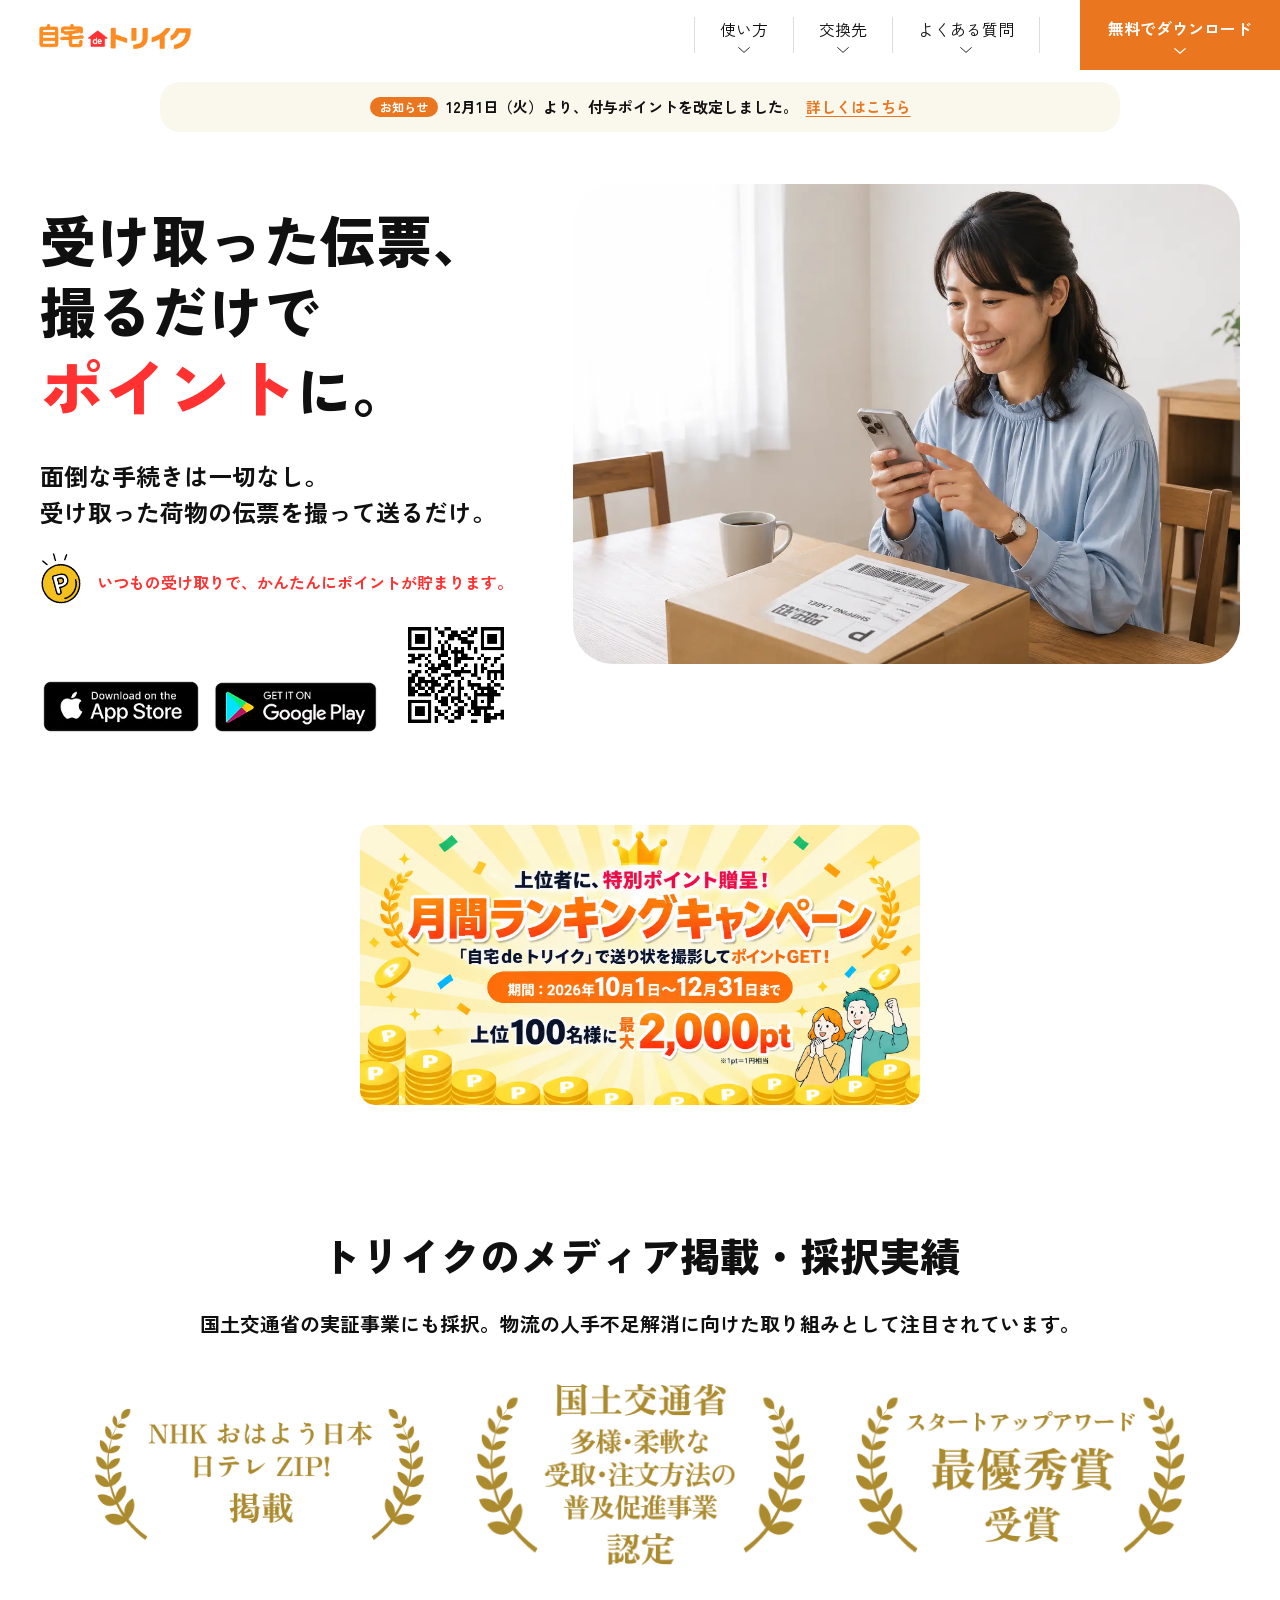
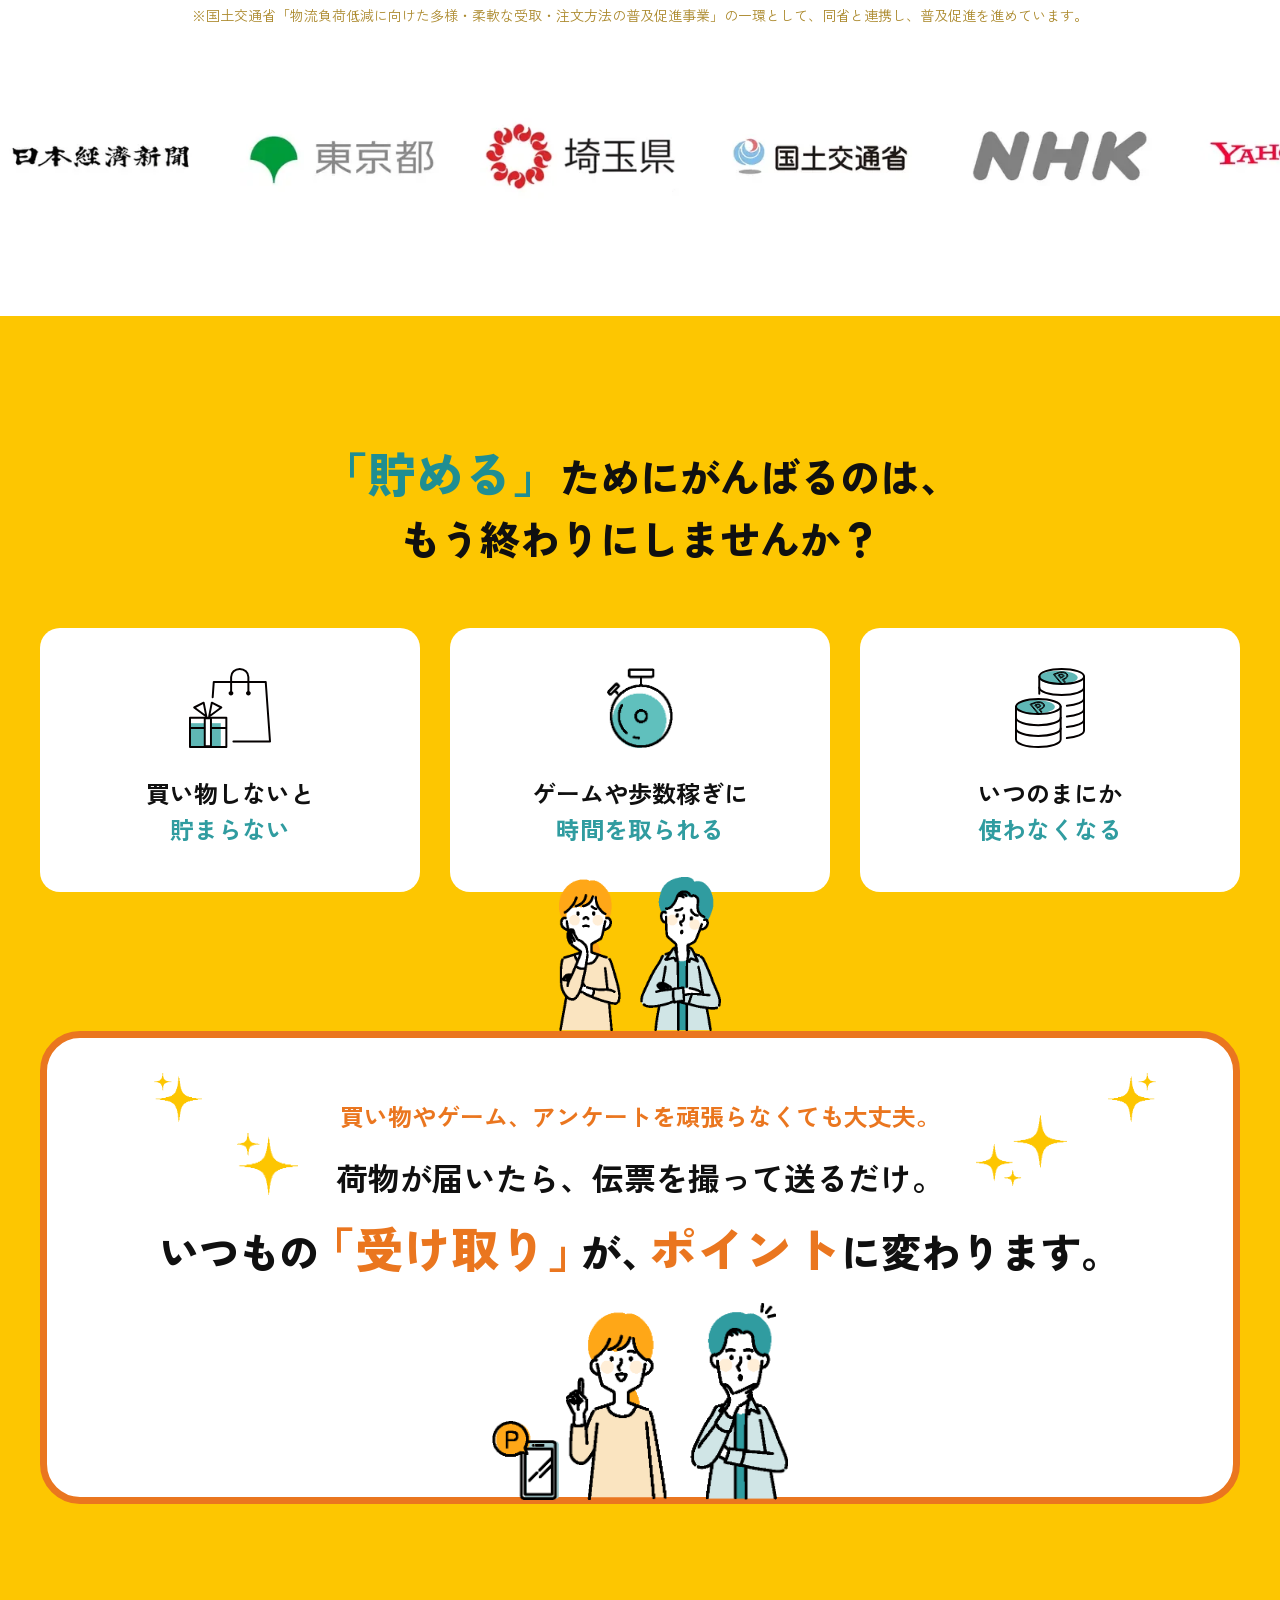
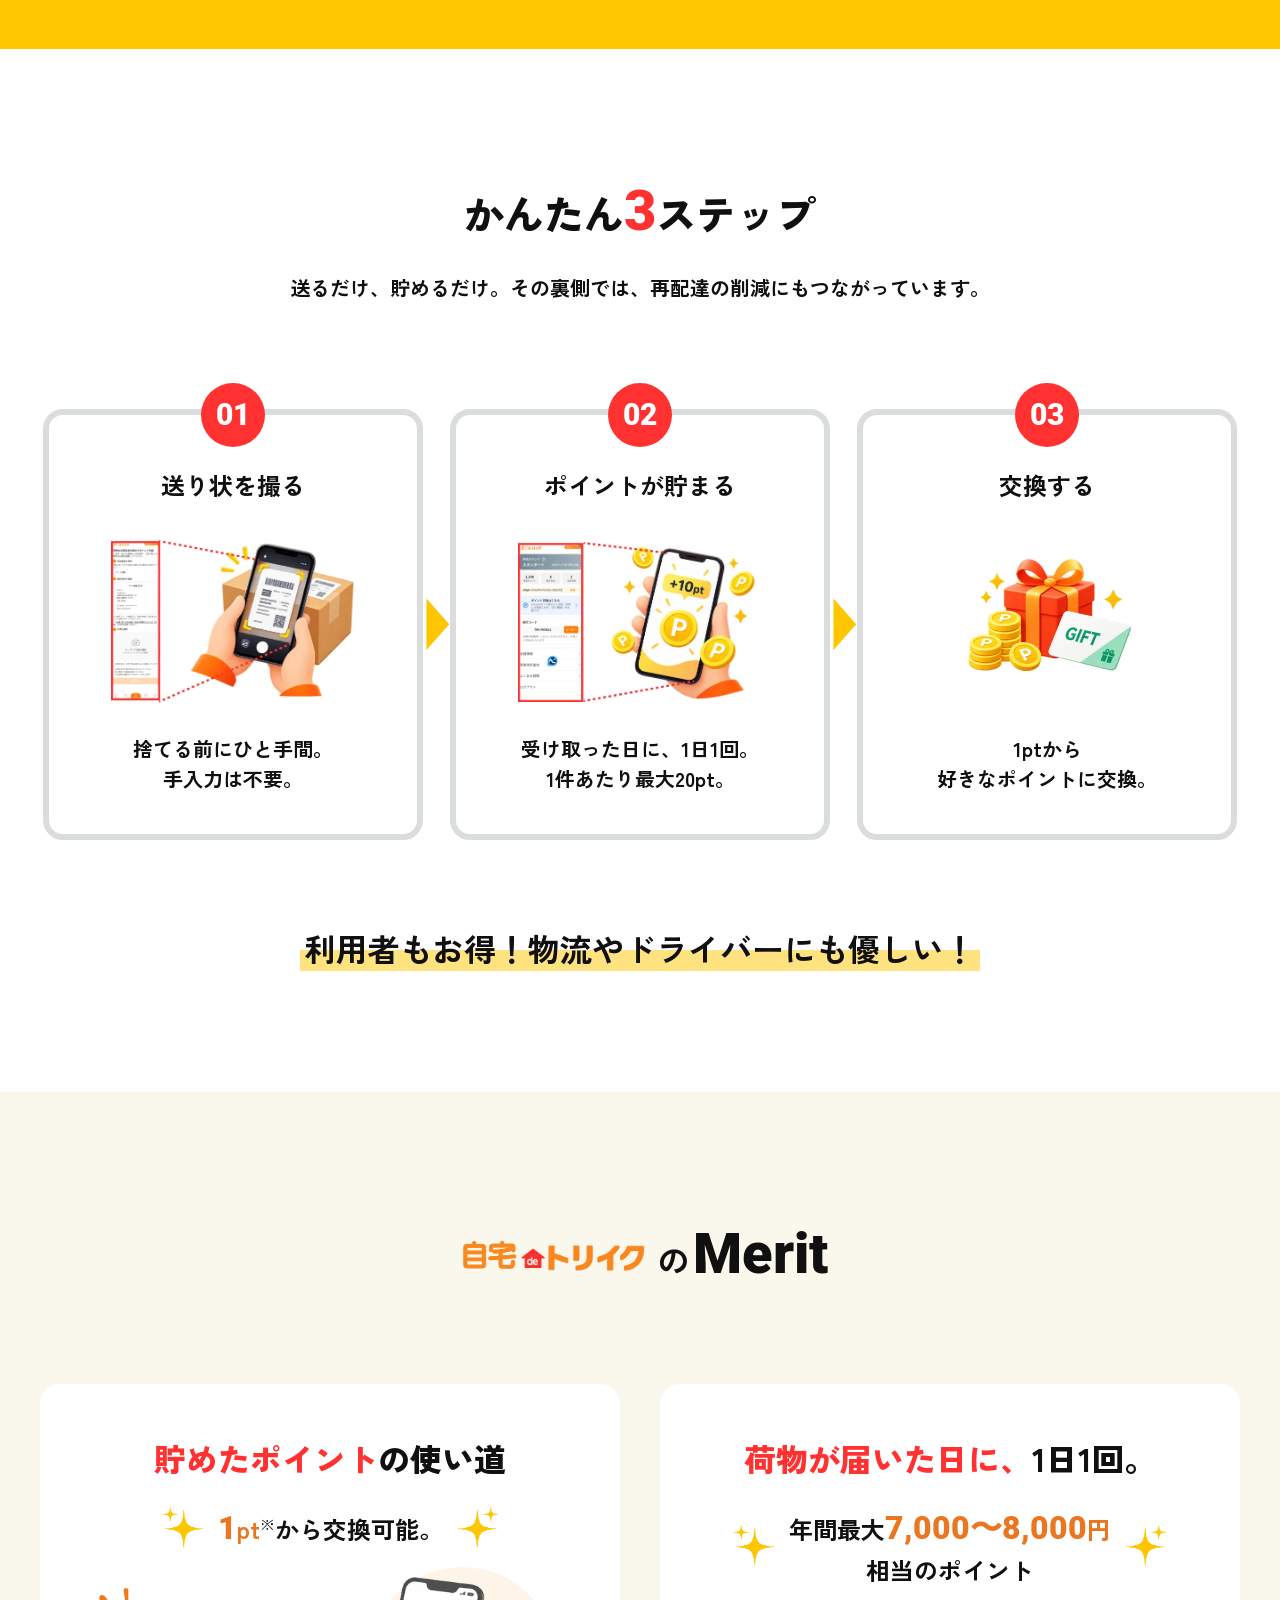
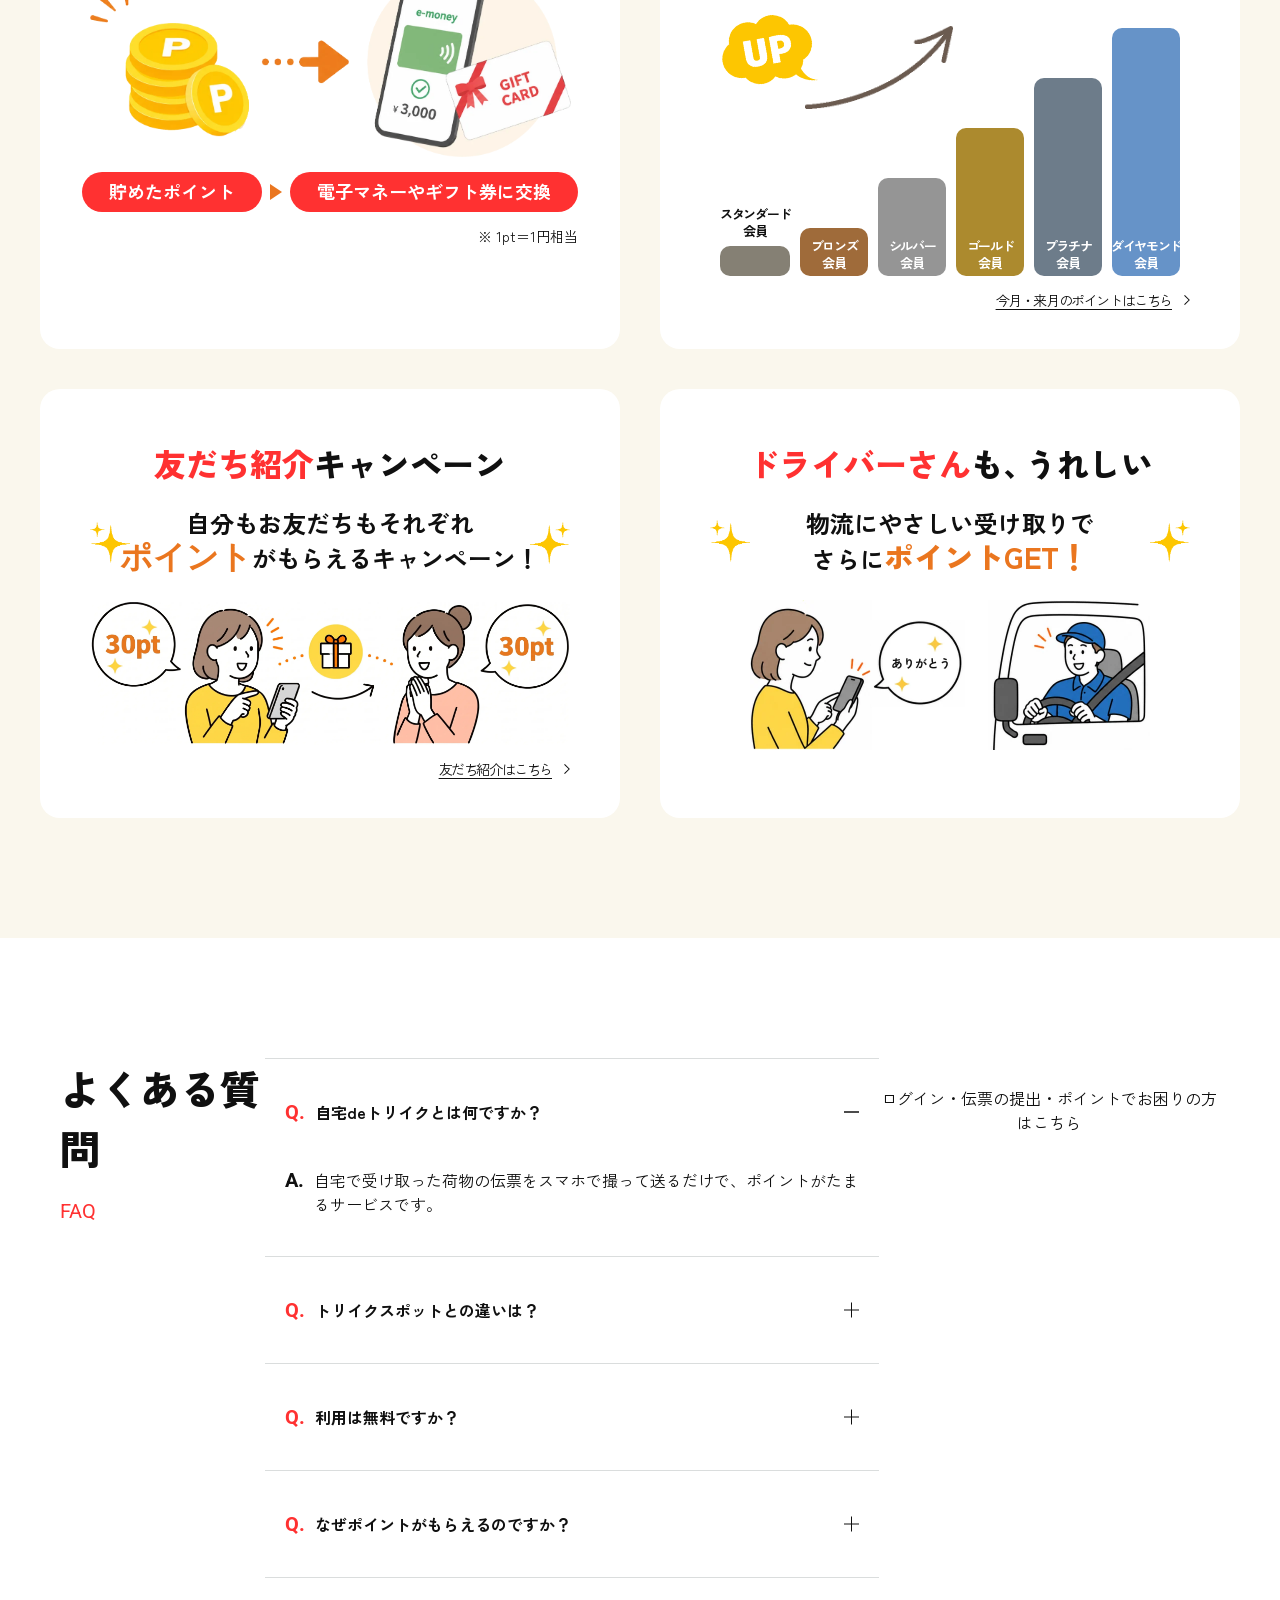
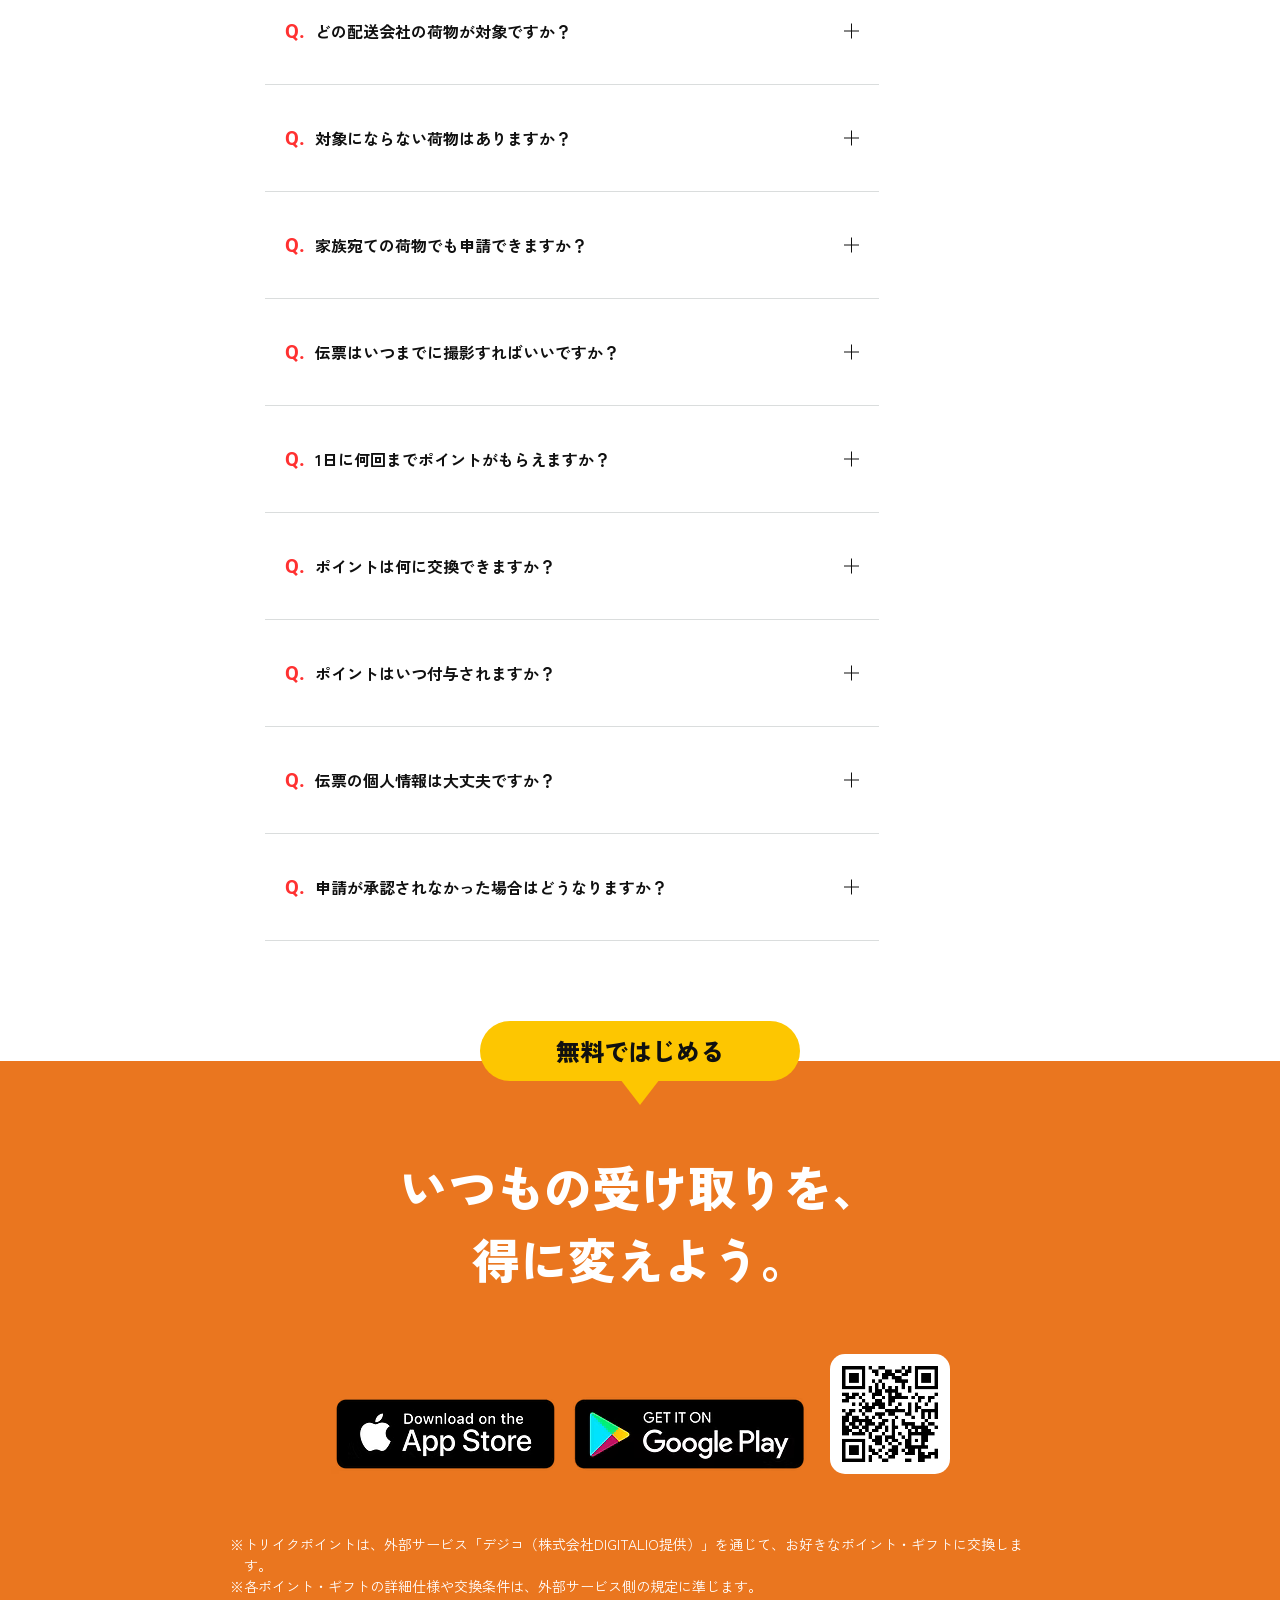
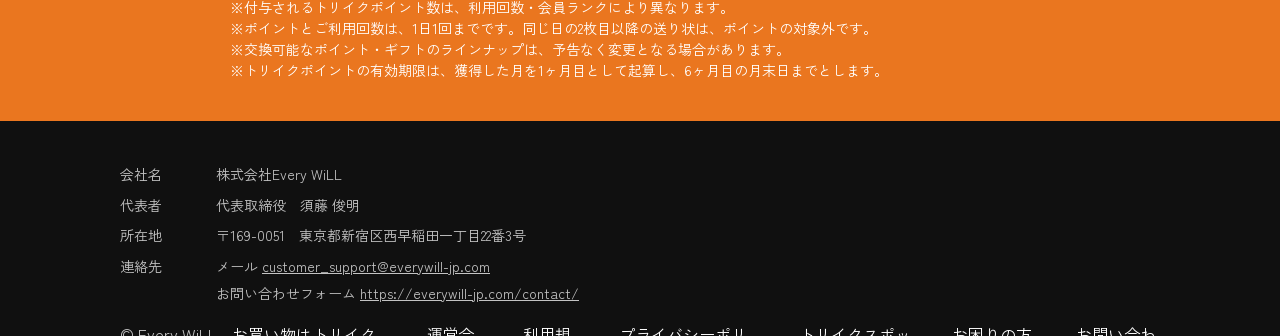
==== commit d2e7efef: "お困りの方へ（home.toriiku-jp.com/help）への入口をよくある質問の下とページ下に追加（NR-58・2026-11-28）" ====
--- a/index.html
+++ b/index.html
@@ -475,6 +475,7 @@
             </div>
           </div>
         </div>
+        <p class="faq-item__link" style="text-align:center;margin-top:28px"><a href="https://home.toriiku-jp.com/help">ログイン・伝票の提出・ポイントでお困りの方はこちら</a></p>
       </div>
     </section>
 
@@ -534,6 +535,7 @@
         <li><a href="https://toriiku-jp.com/terms.html#home" target="_blank" rel="noopener">利用規約</a></li>
         <li><a href="https://everywill-jp.com/privacy/" target="_blank" rel="noopener">プライバシーポリシー</a></li>
         <li><a href="https://toriiku-jp.com/index.html" target="_blank" rel="noopener">トリイクスポット</a></li>
+        <li><a href="https://home.toriiku-jp.com/help">お困りの方へ</a></li>
         <li><a href="https://everywill-jp.com/contact/" target="_blank" rel="noopener">お問い合わせ</a></li>
       </ul>
     </div>
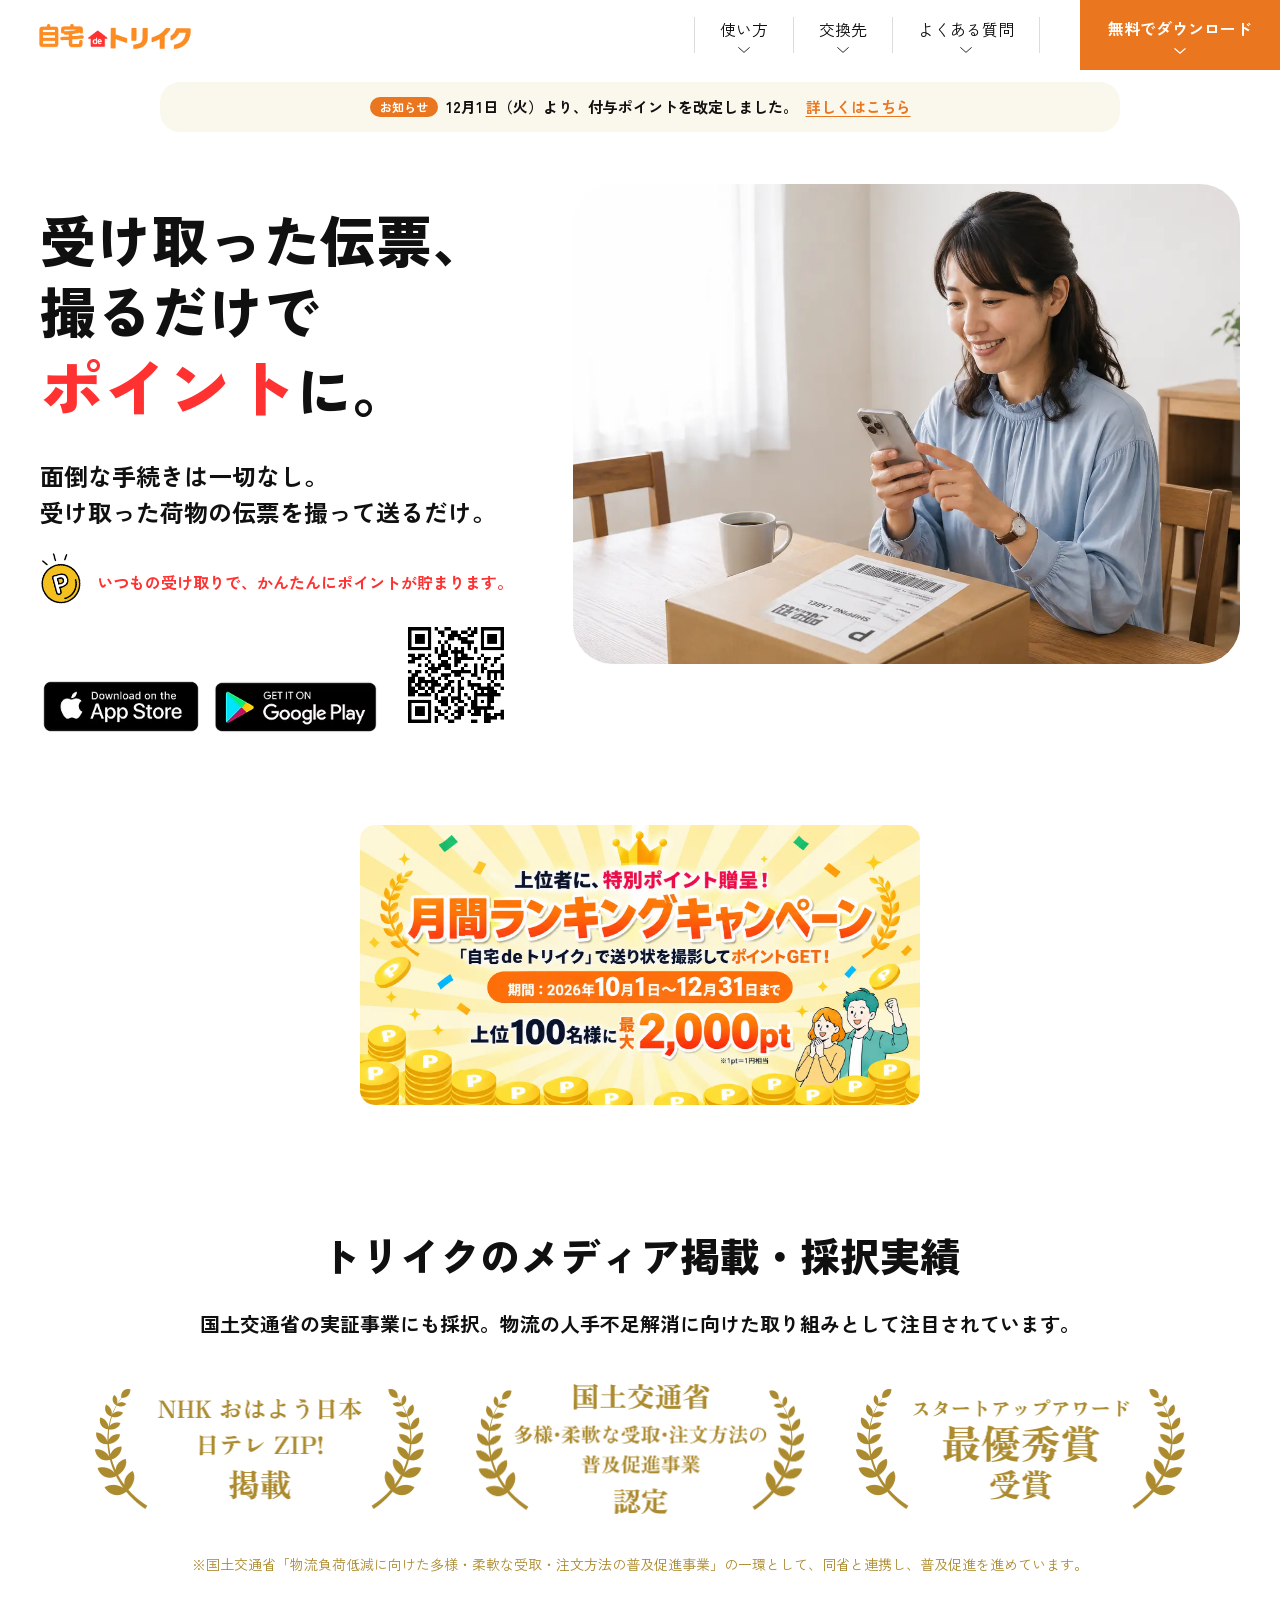
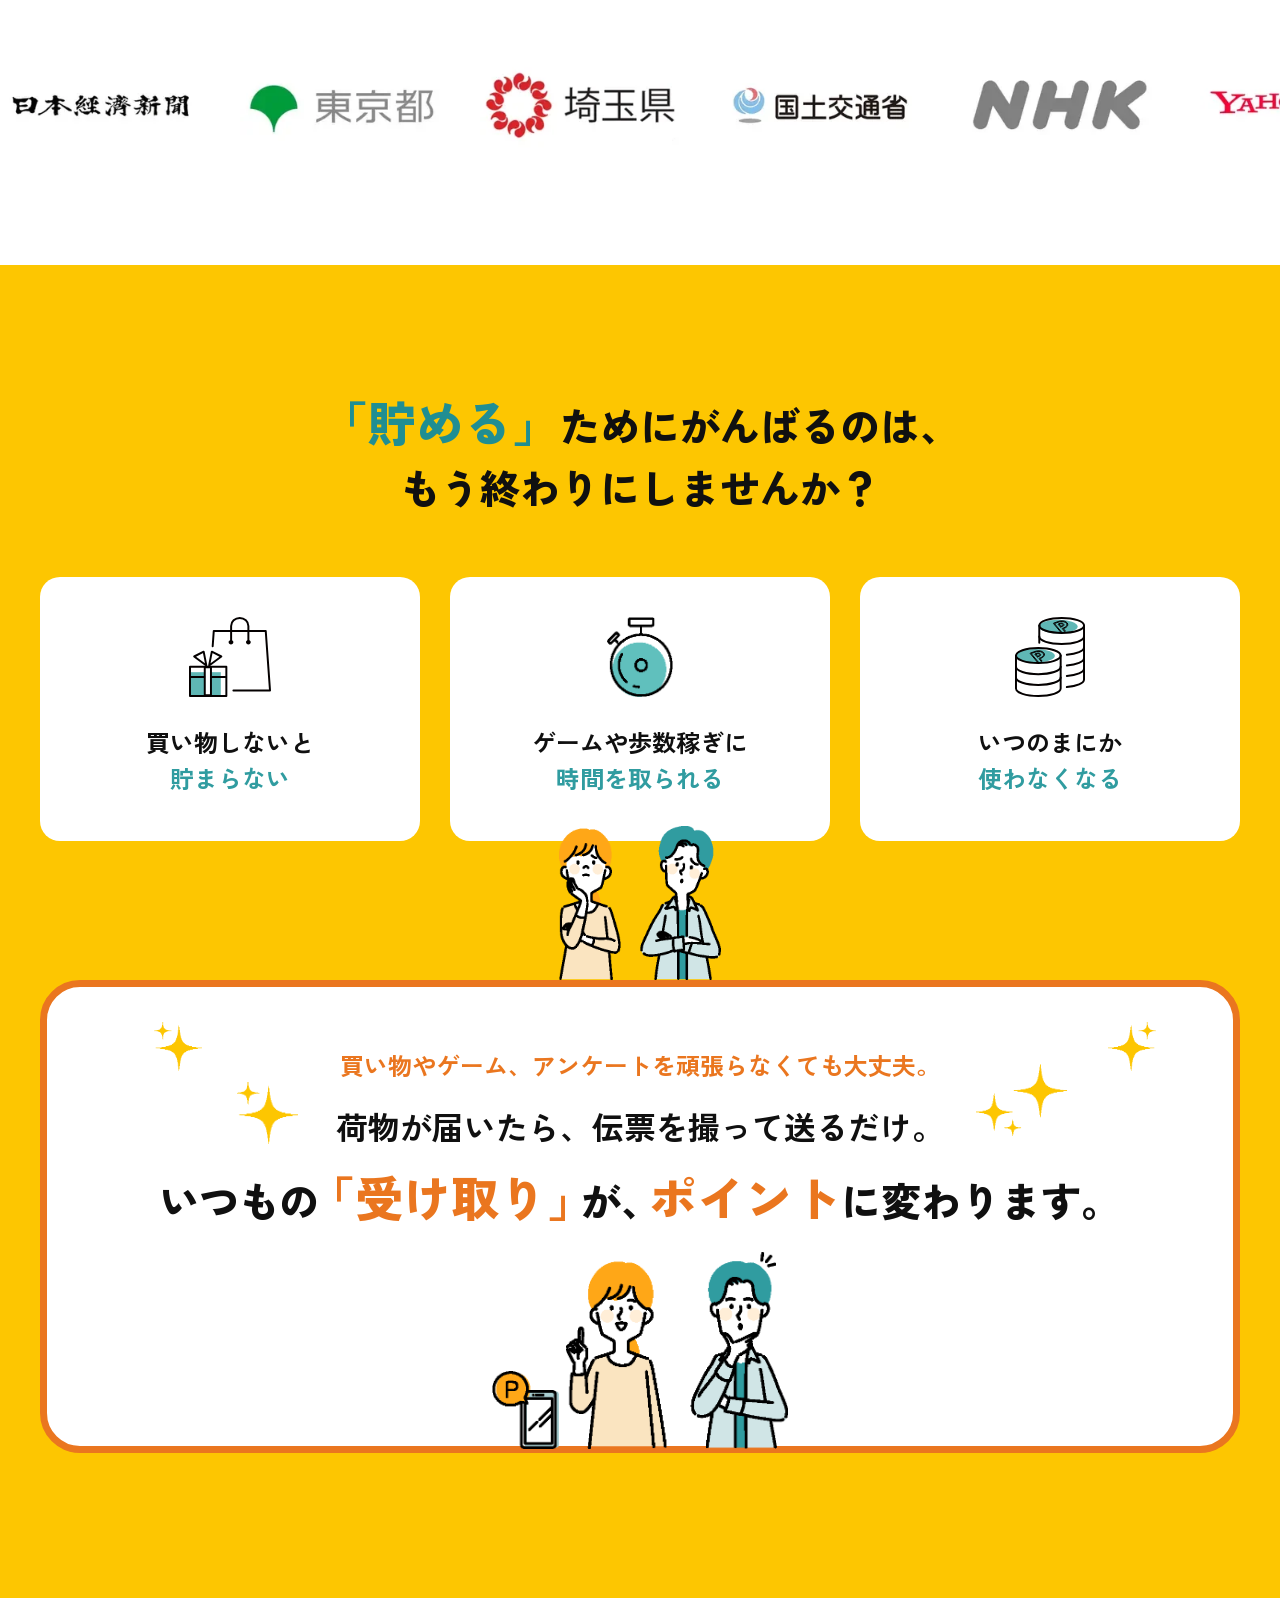
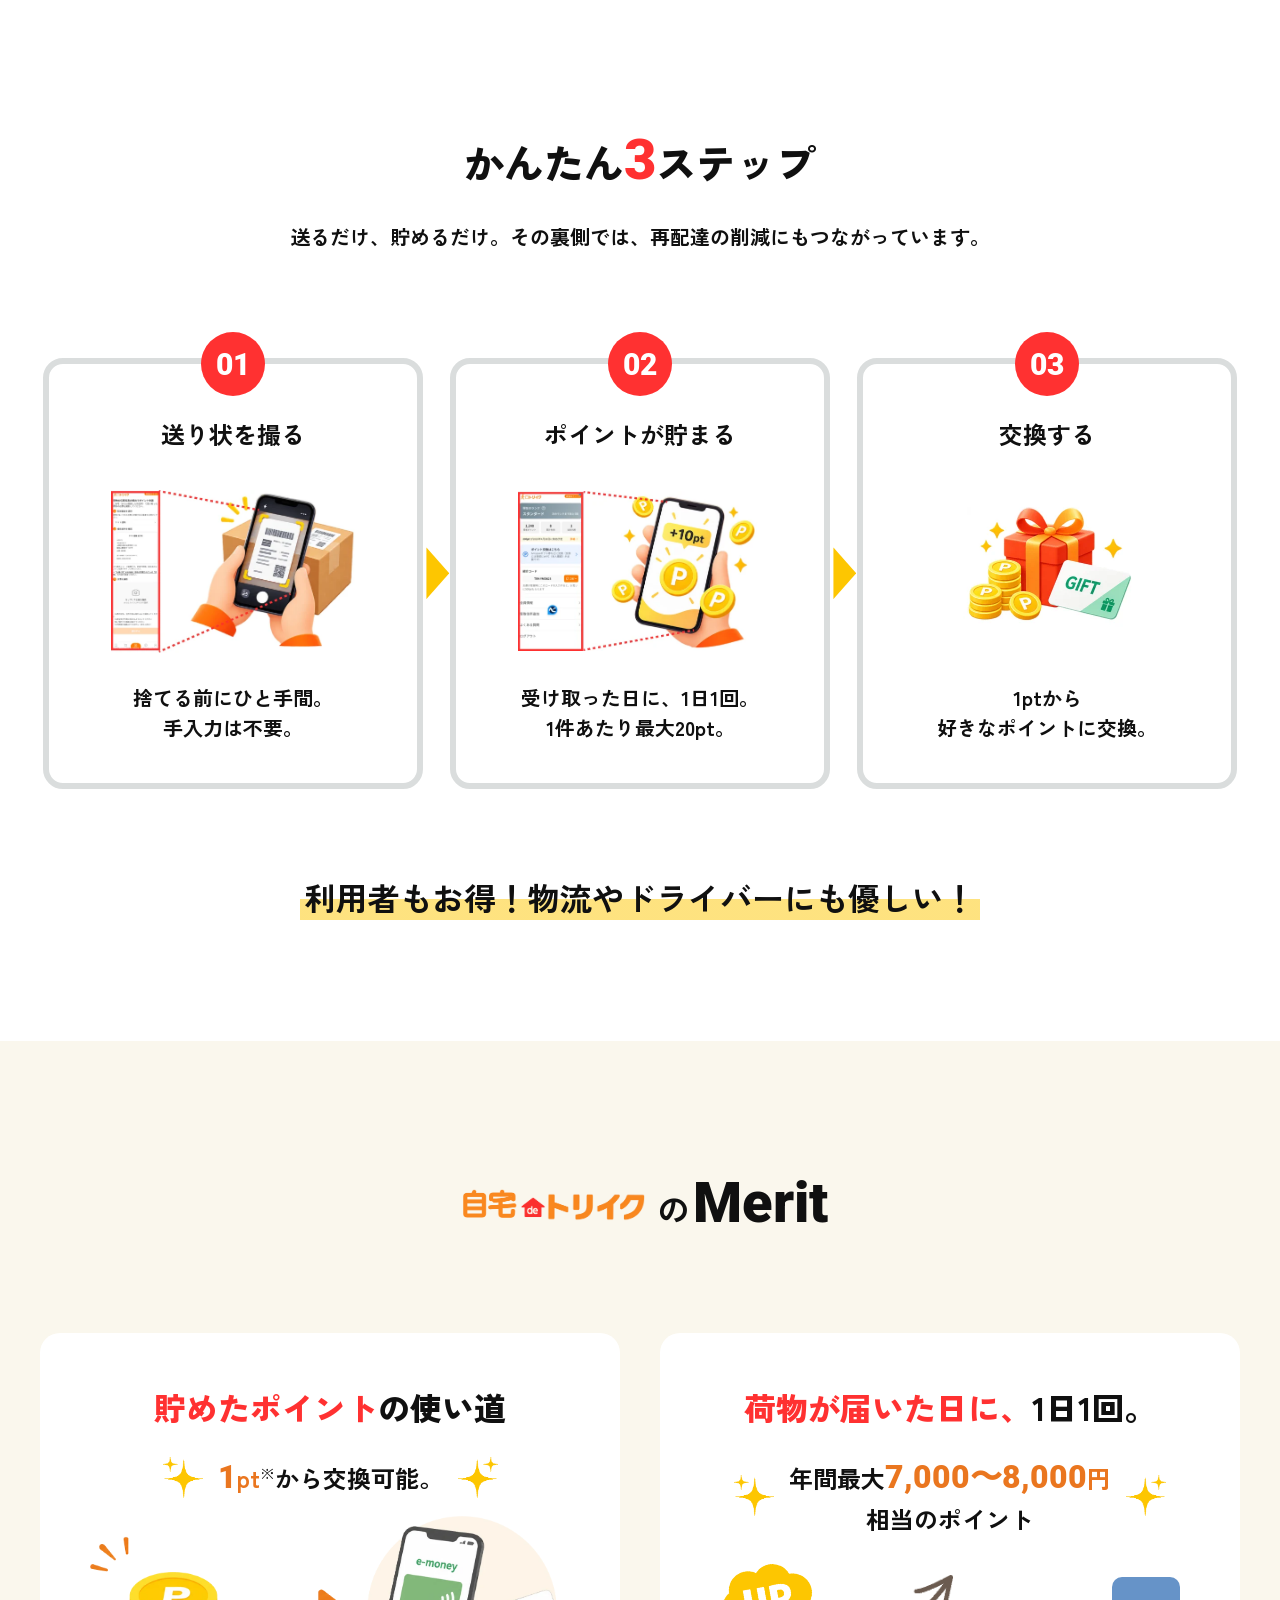
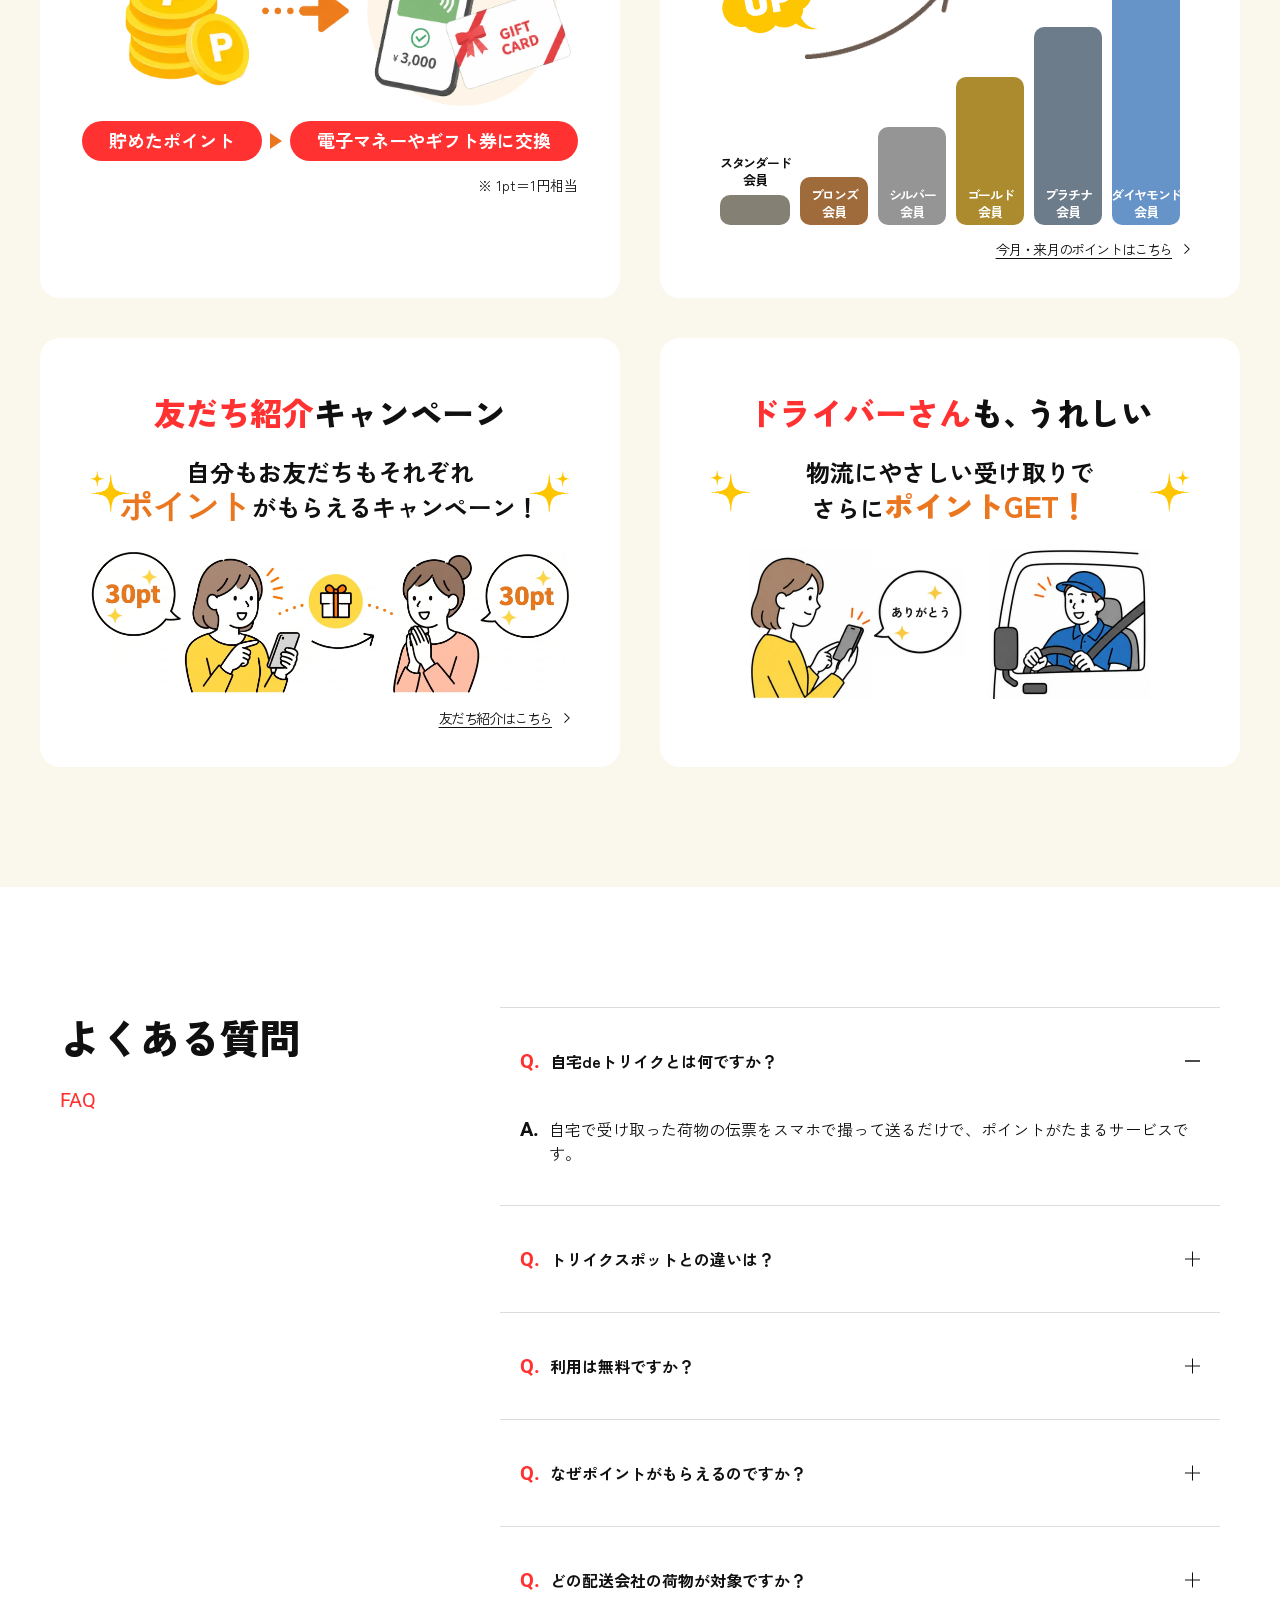
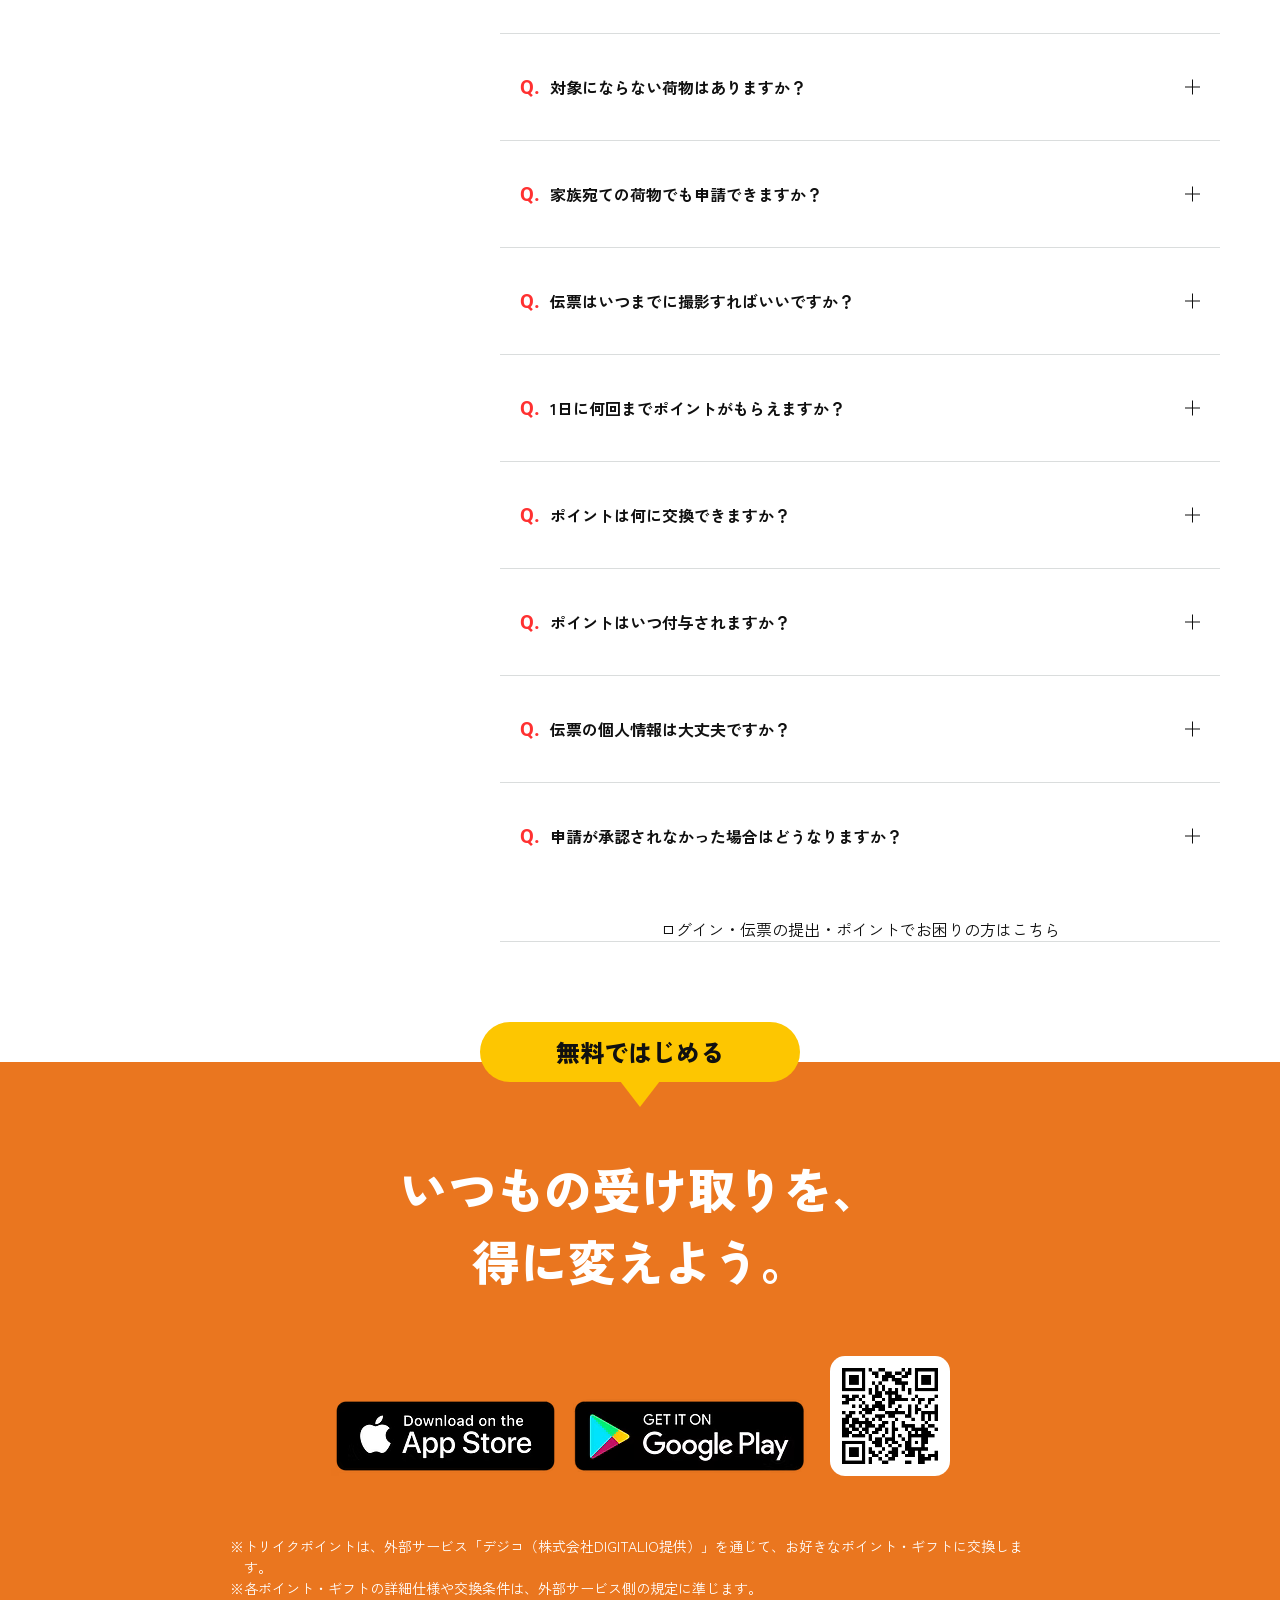
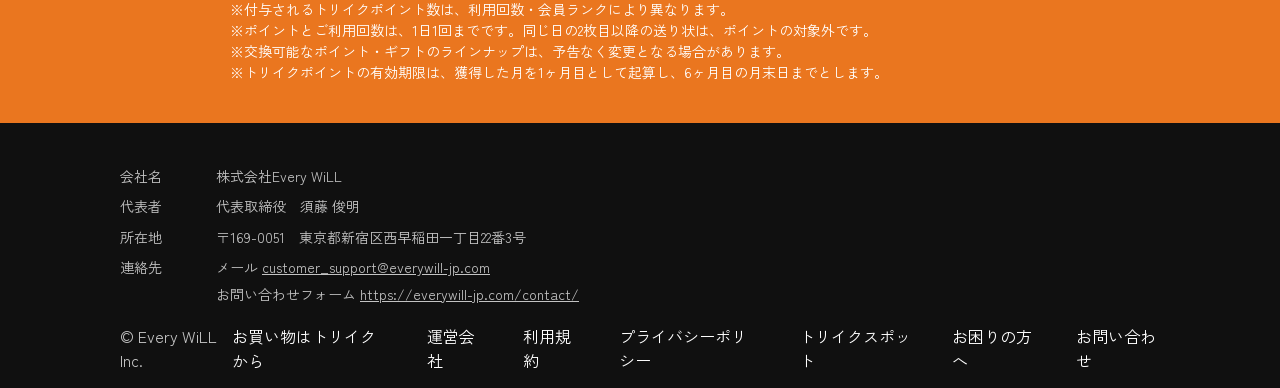
==== commit 6098a530: "お困りの方への入口をよくある質問の一覧の下に移す（横に並んでいたのを直す・NR-58）" ====
--- a/index.html
+++ b/index.html
@@ -474,8 +474,8 @@
               </div>
             </div>
           </div>
-        </div>
-        <p class="faq-item__link" style="text-align:center;margin-top:28px"><a href="https://home.toriiku-jp.com/help">ログイン・伝票の提出・ポイントでお困りの方はこちら</a></p>
+          <p class="faq-item__link" style="text-align:center;margin-top:28px"><a href="https://home.toriiku-jp.com/help">ログイン・伝票の提出・ポイントでお困りの方はこちら</a></p>
+        </div>
       </div>
     </section>
 
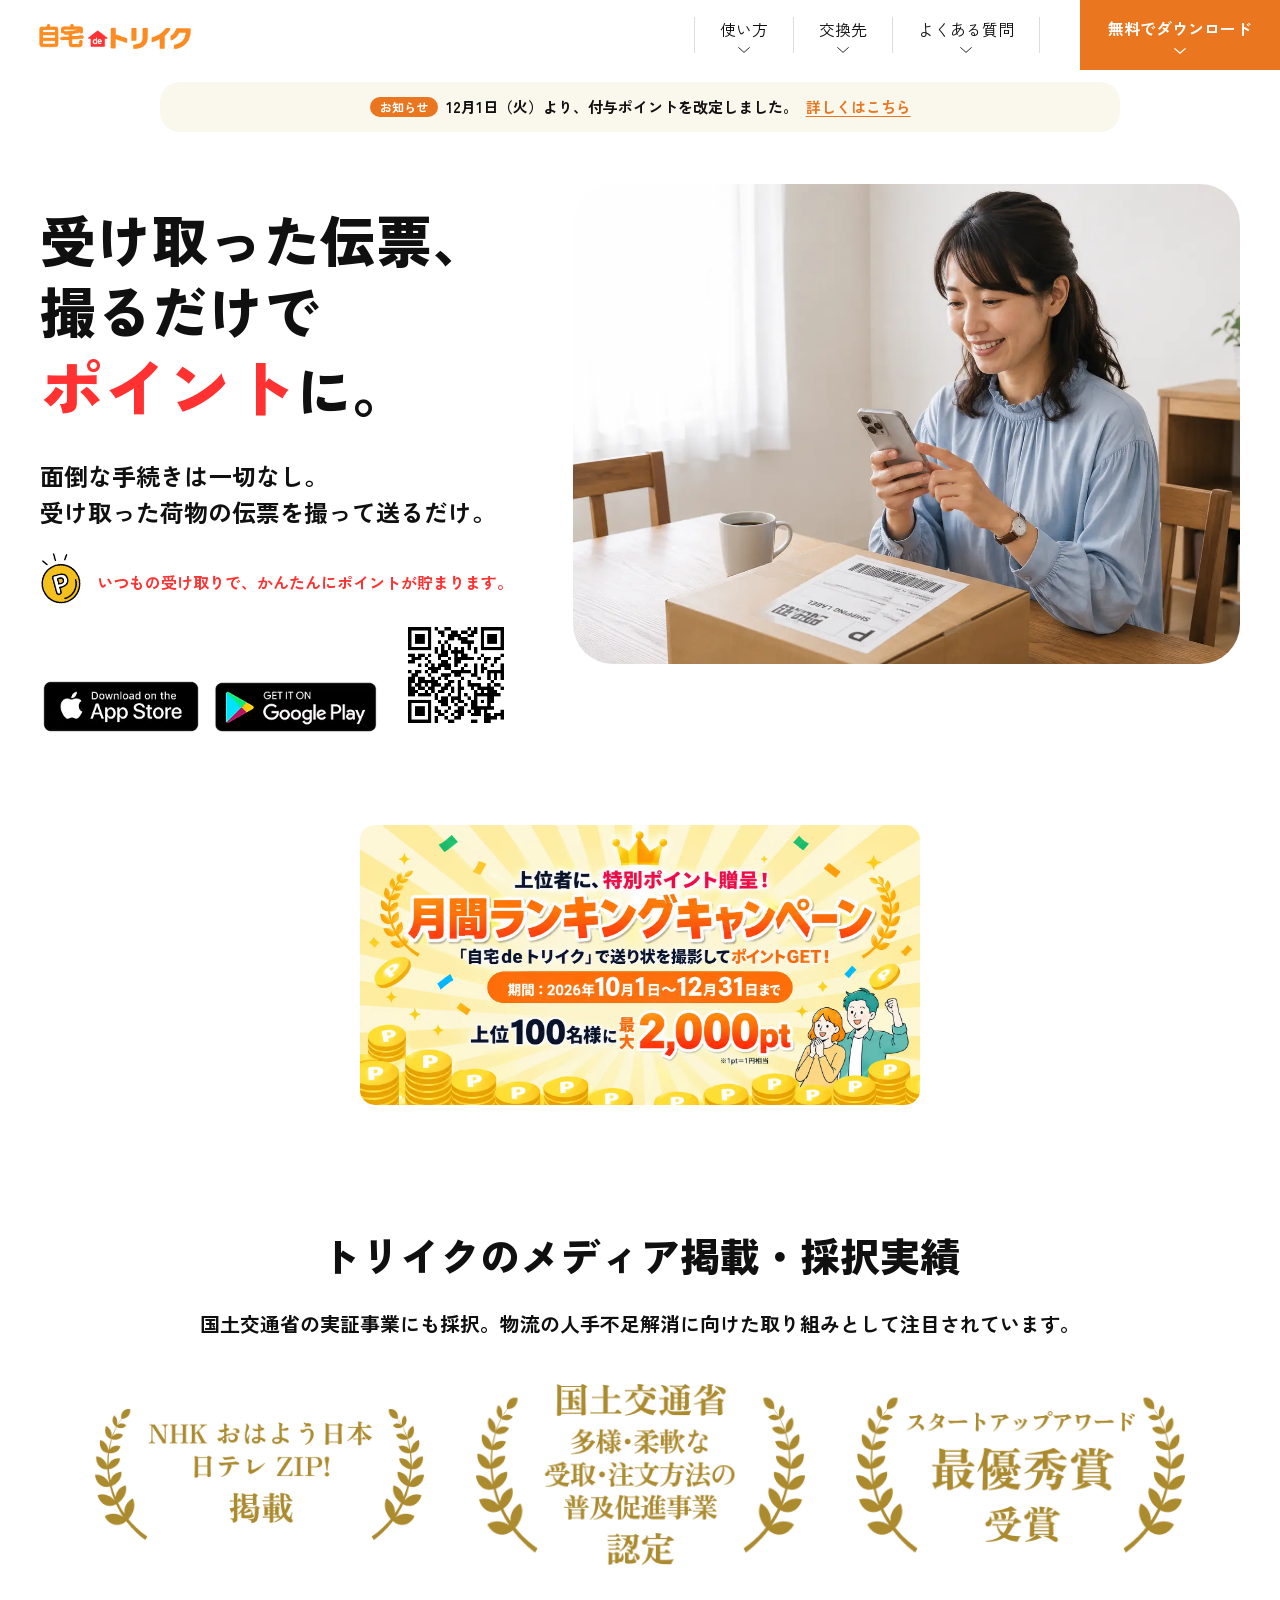
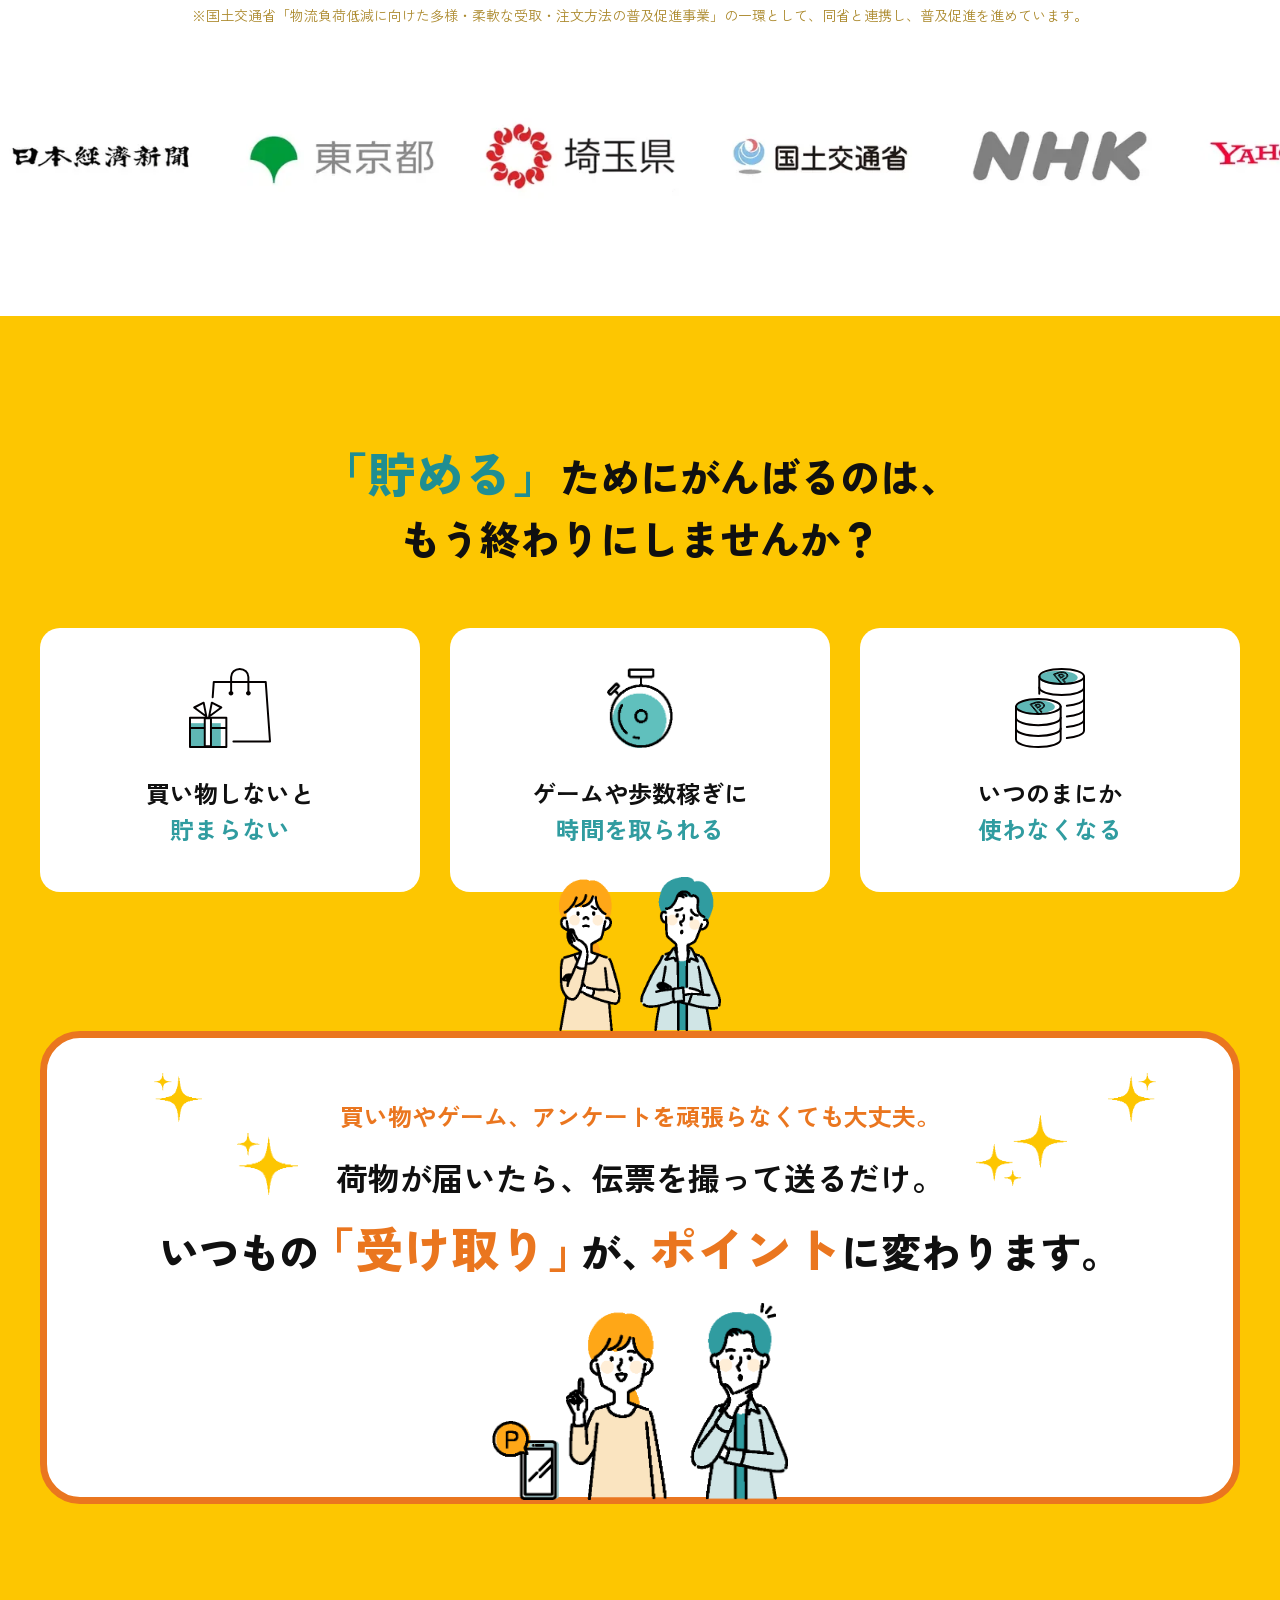
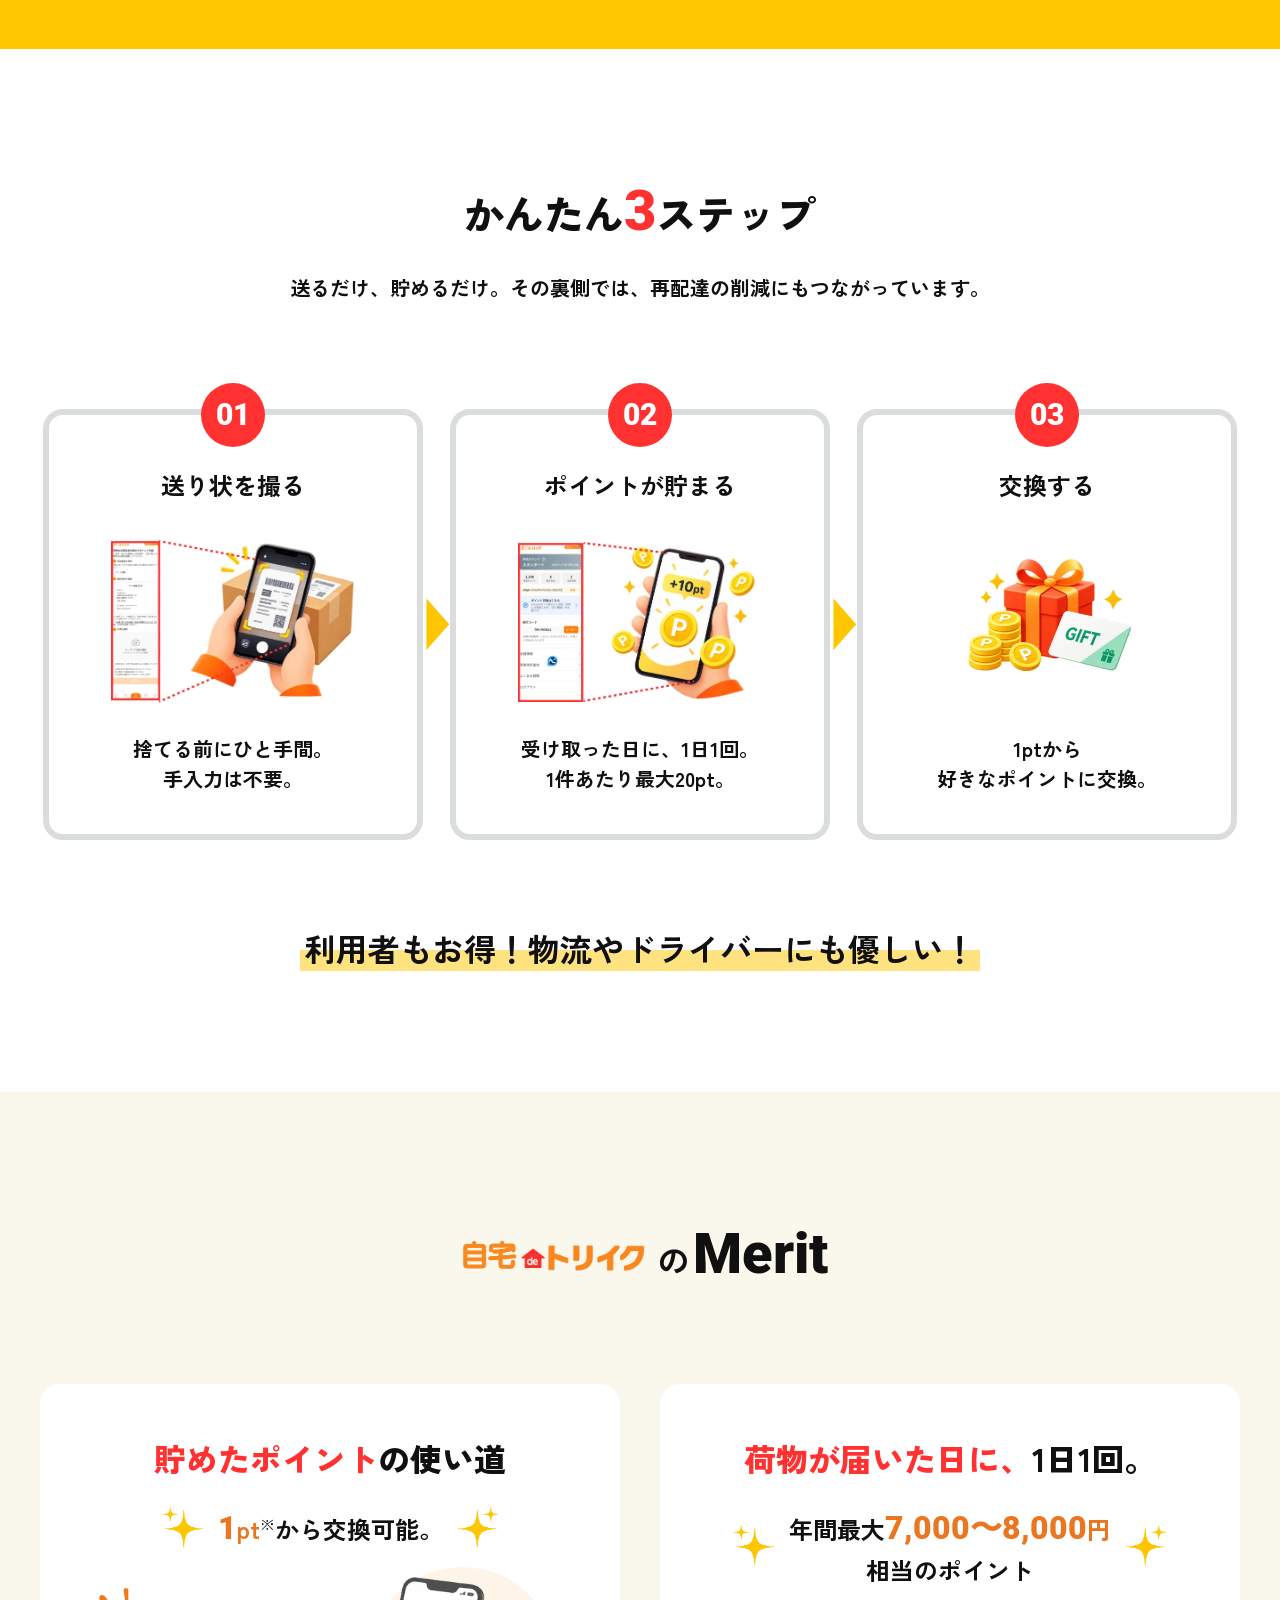
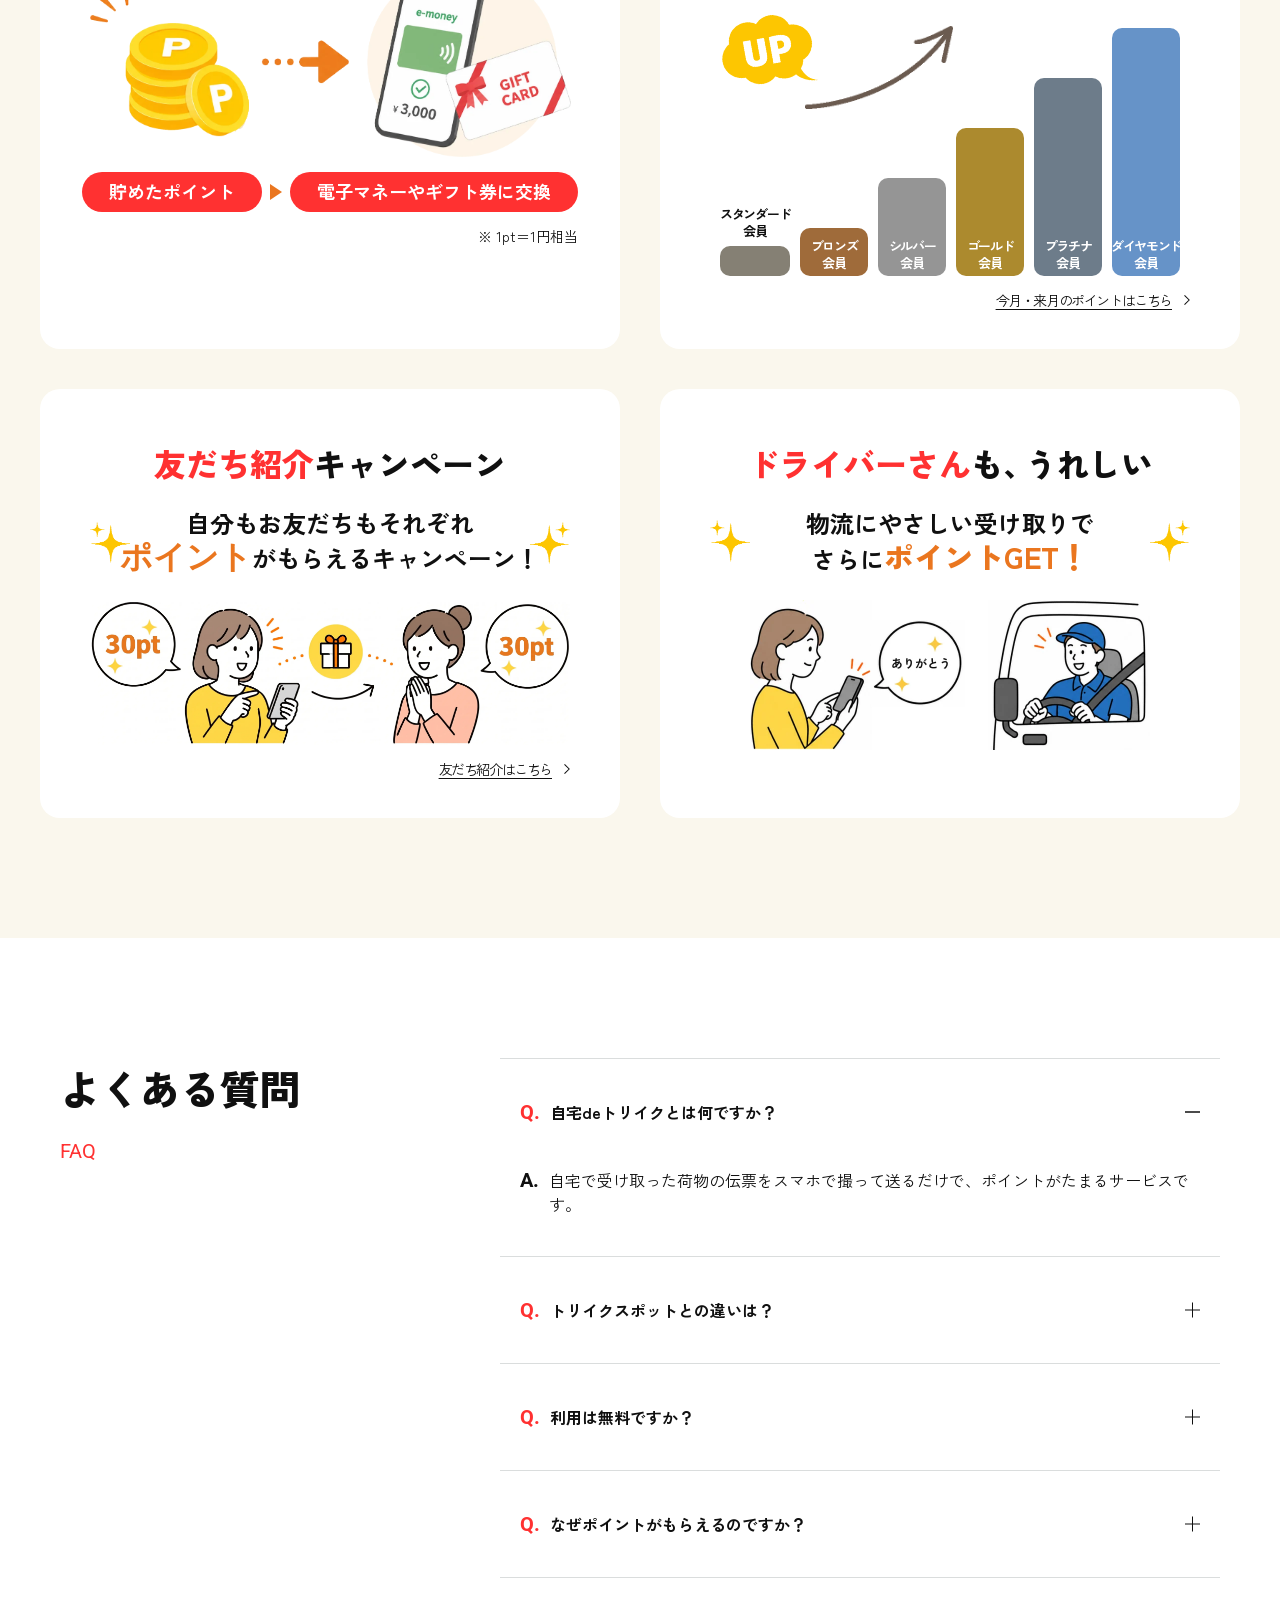
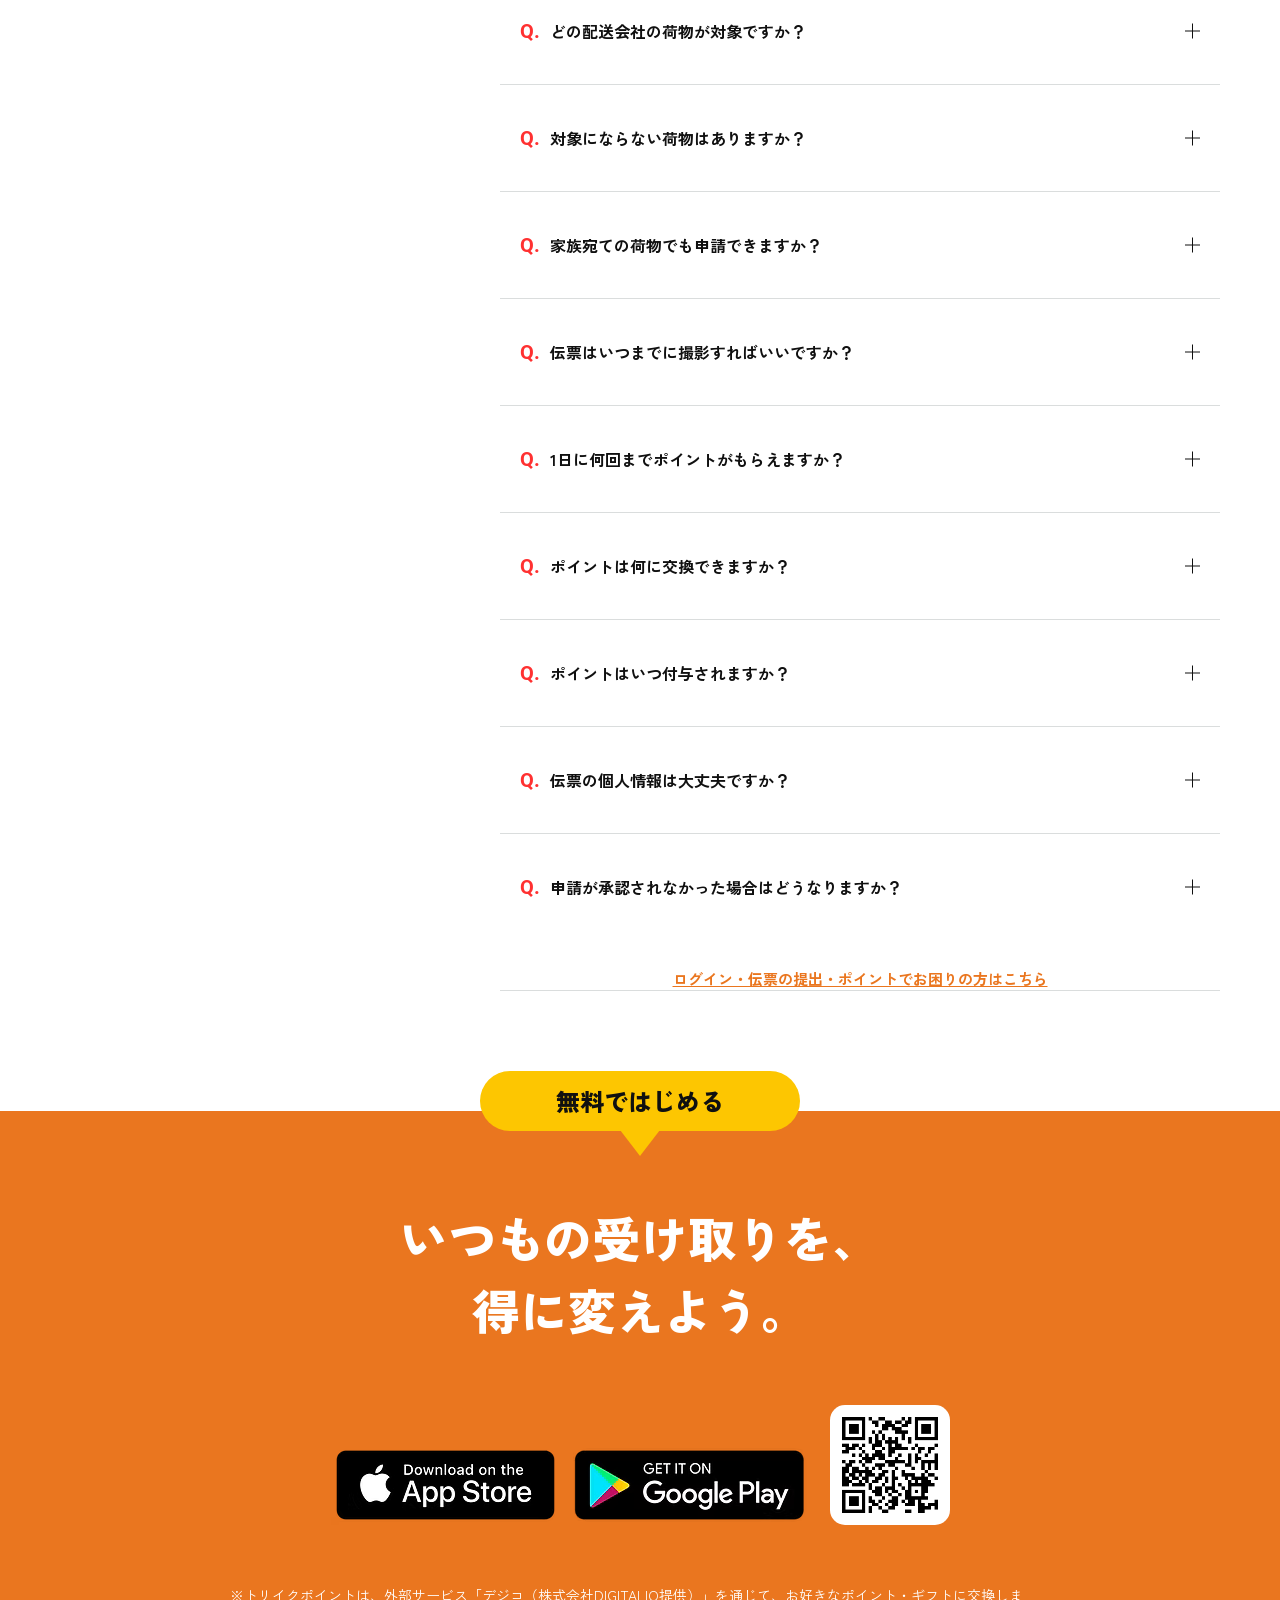
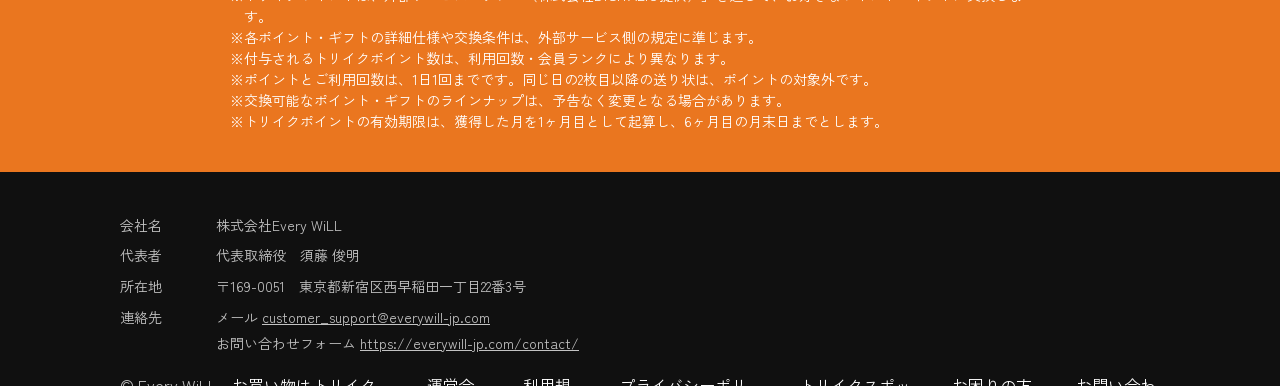
==== commit 0acbb308: "お困りの方への入口の文字を目立つ色に（NR-58）" ====
--- a/index.html
+++ b/index.html
@@ -474,7 +474,7 @@
               </div>
             </div>
           </div>
-          <p class="faq-item__link" style="text-align:center;margin-top:28px"><a href="https://home.toriiku-jp.com/help">ログイン・伝票の提出・ポイントでお困りの方はこちら</a></p>
+          <p class="faq-item__link" style="text-align:center;margin-top:28px;font-size:15px"><a href="https://home.toriiku-jp.com/help" style="color:#ea761f;font-weight:700;text-decoration:underline">ログイン・伝票の提出・ポイントでお困りの方はこちら</a></p>
         </div>
       </div>
     </section>
